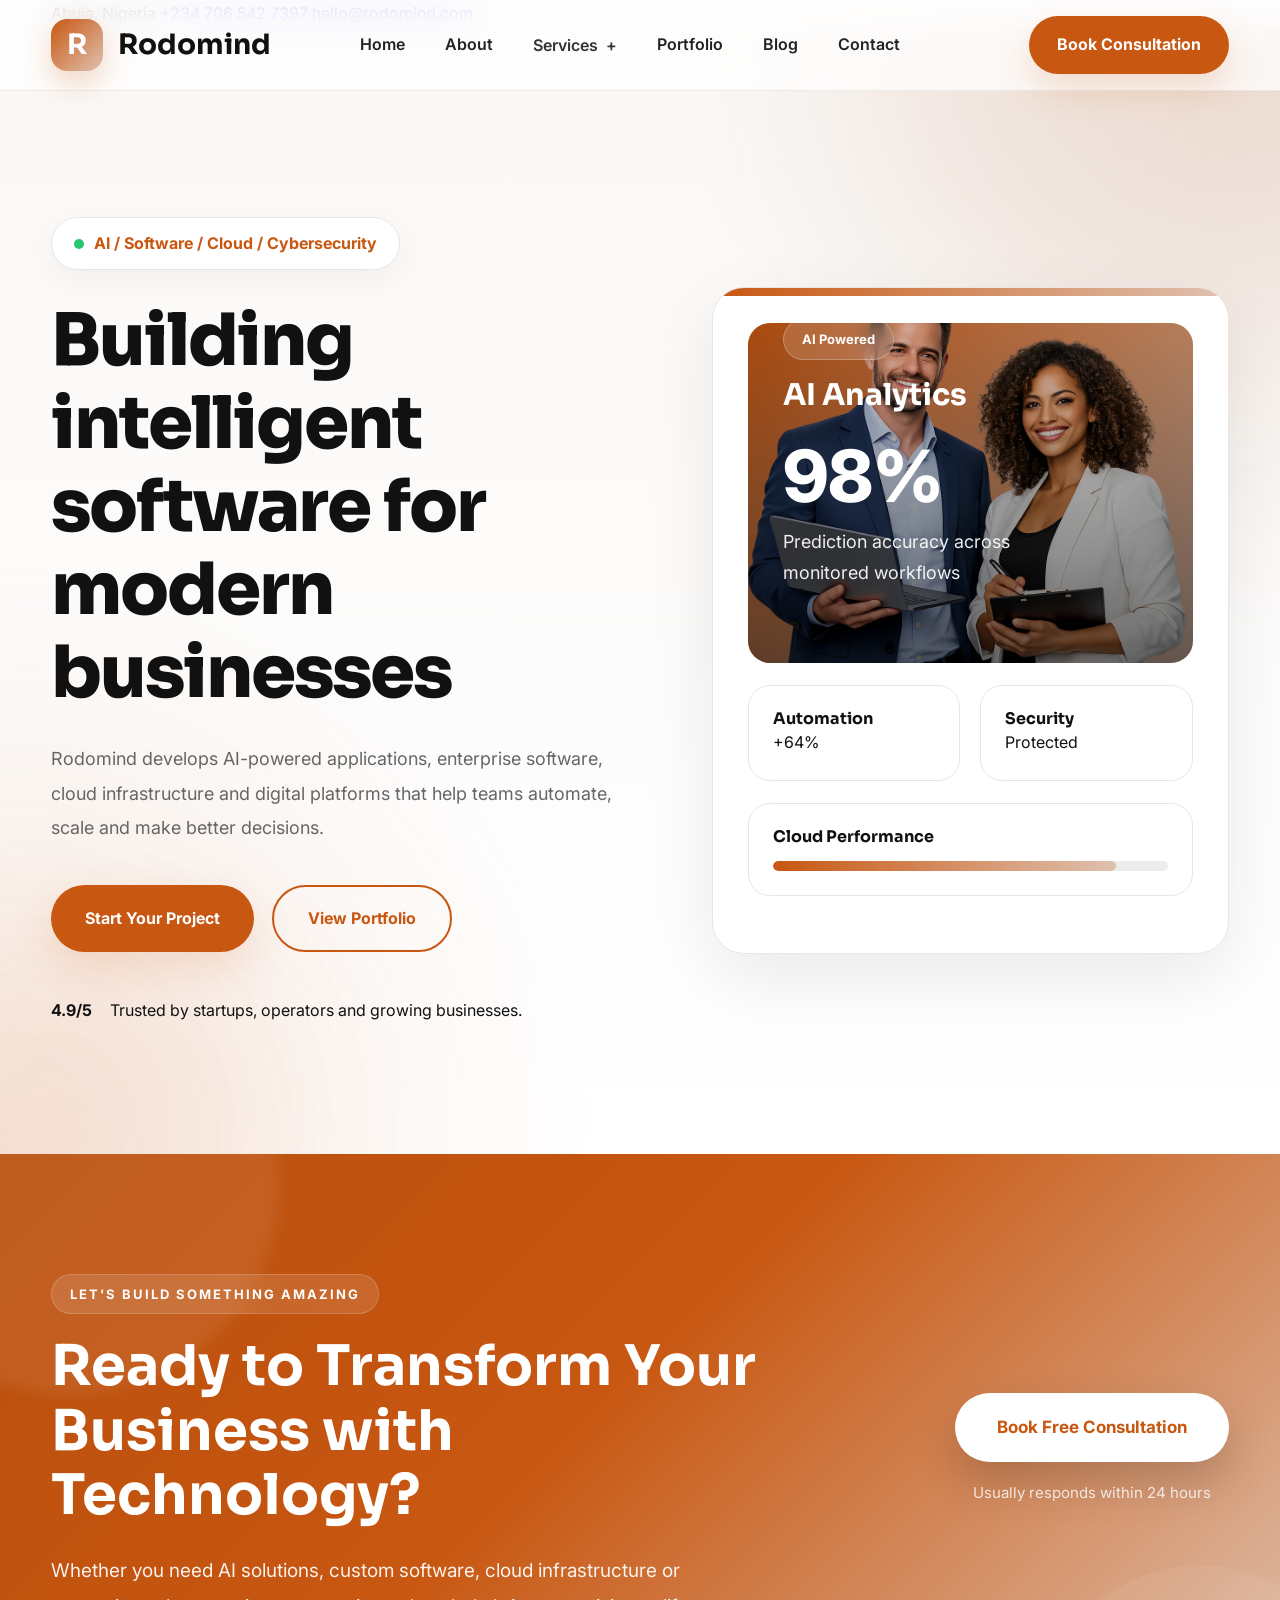
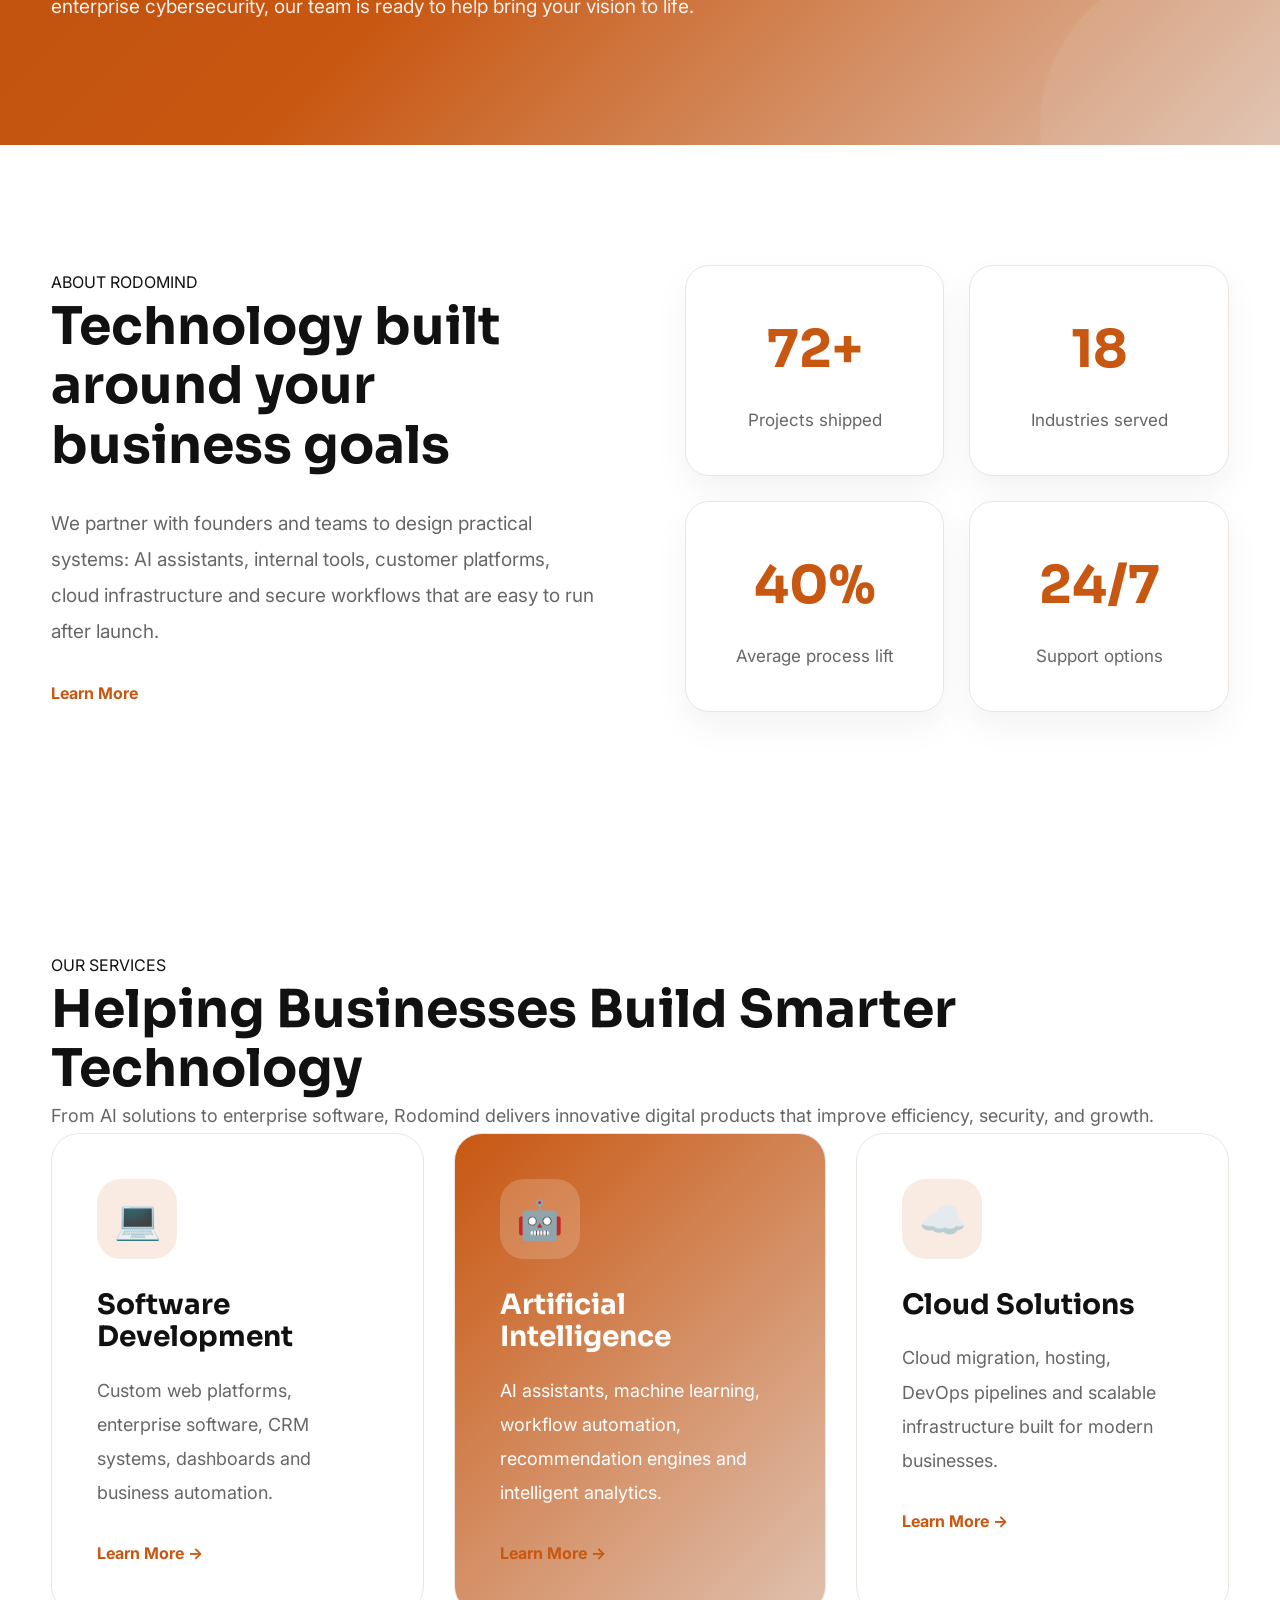
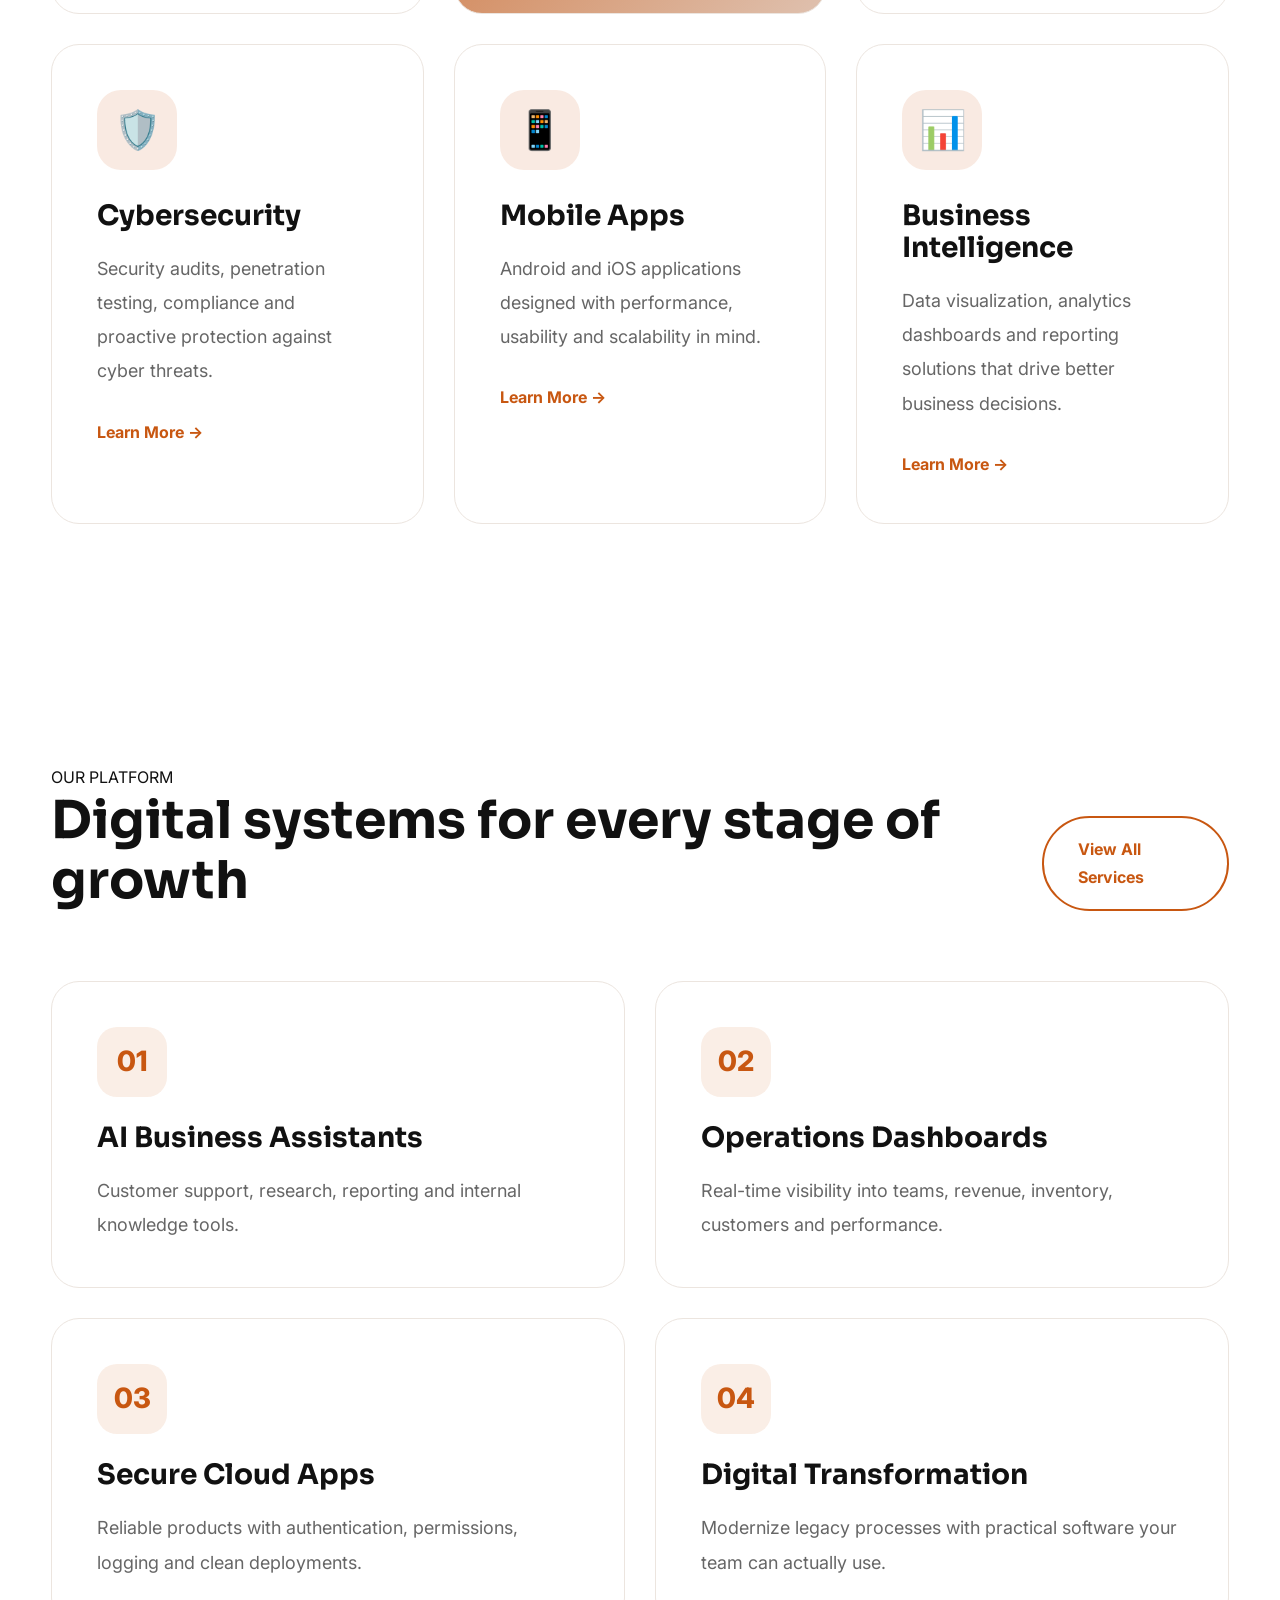
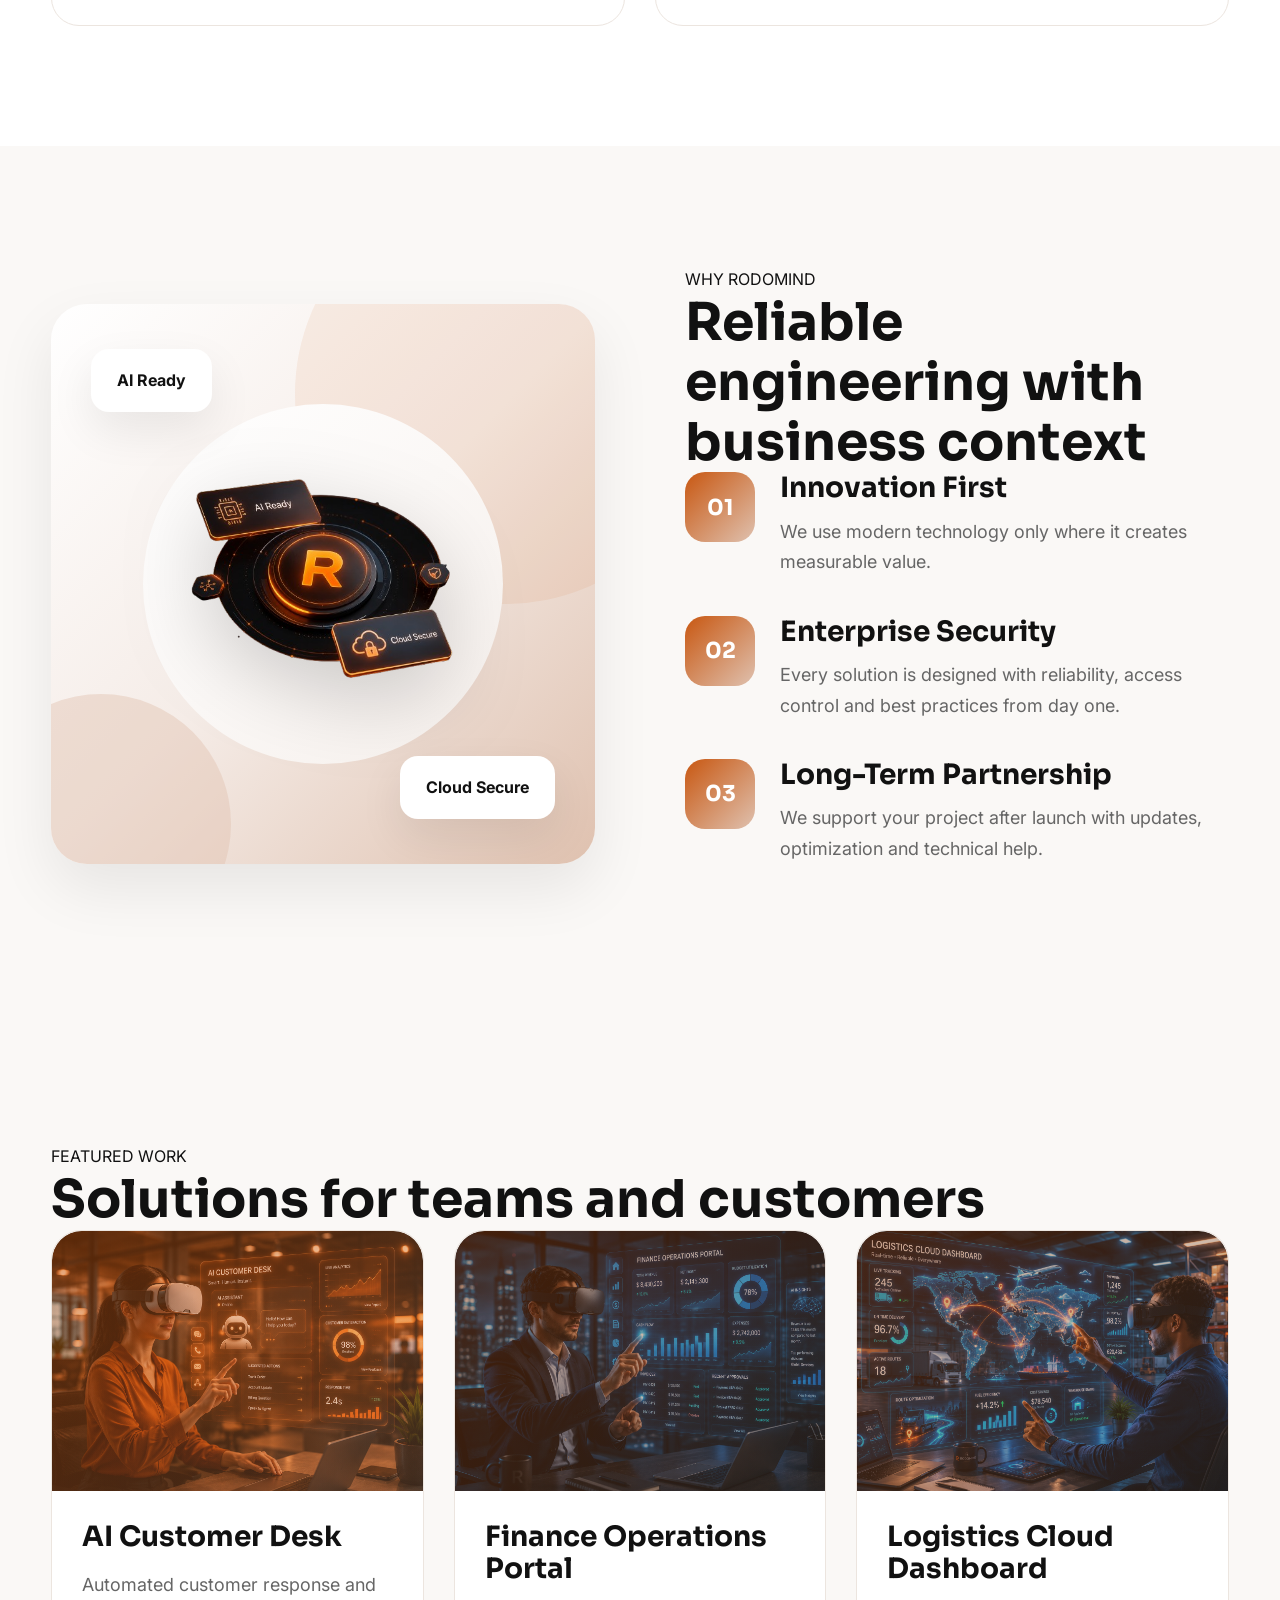
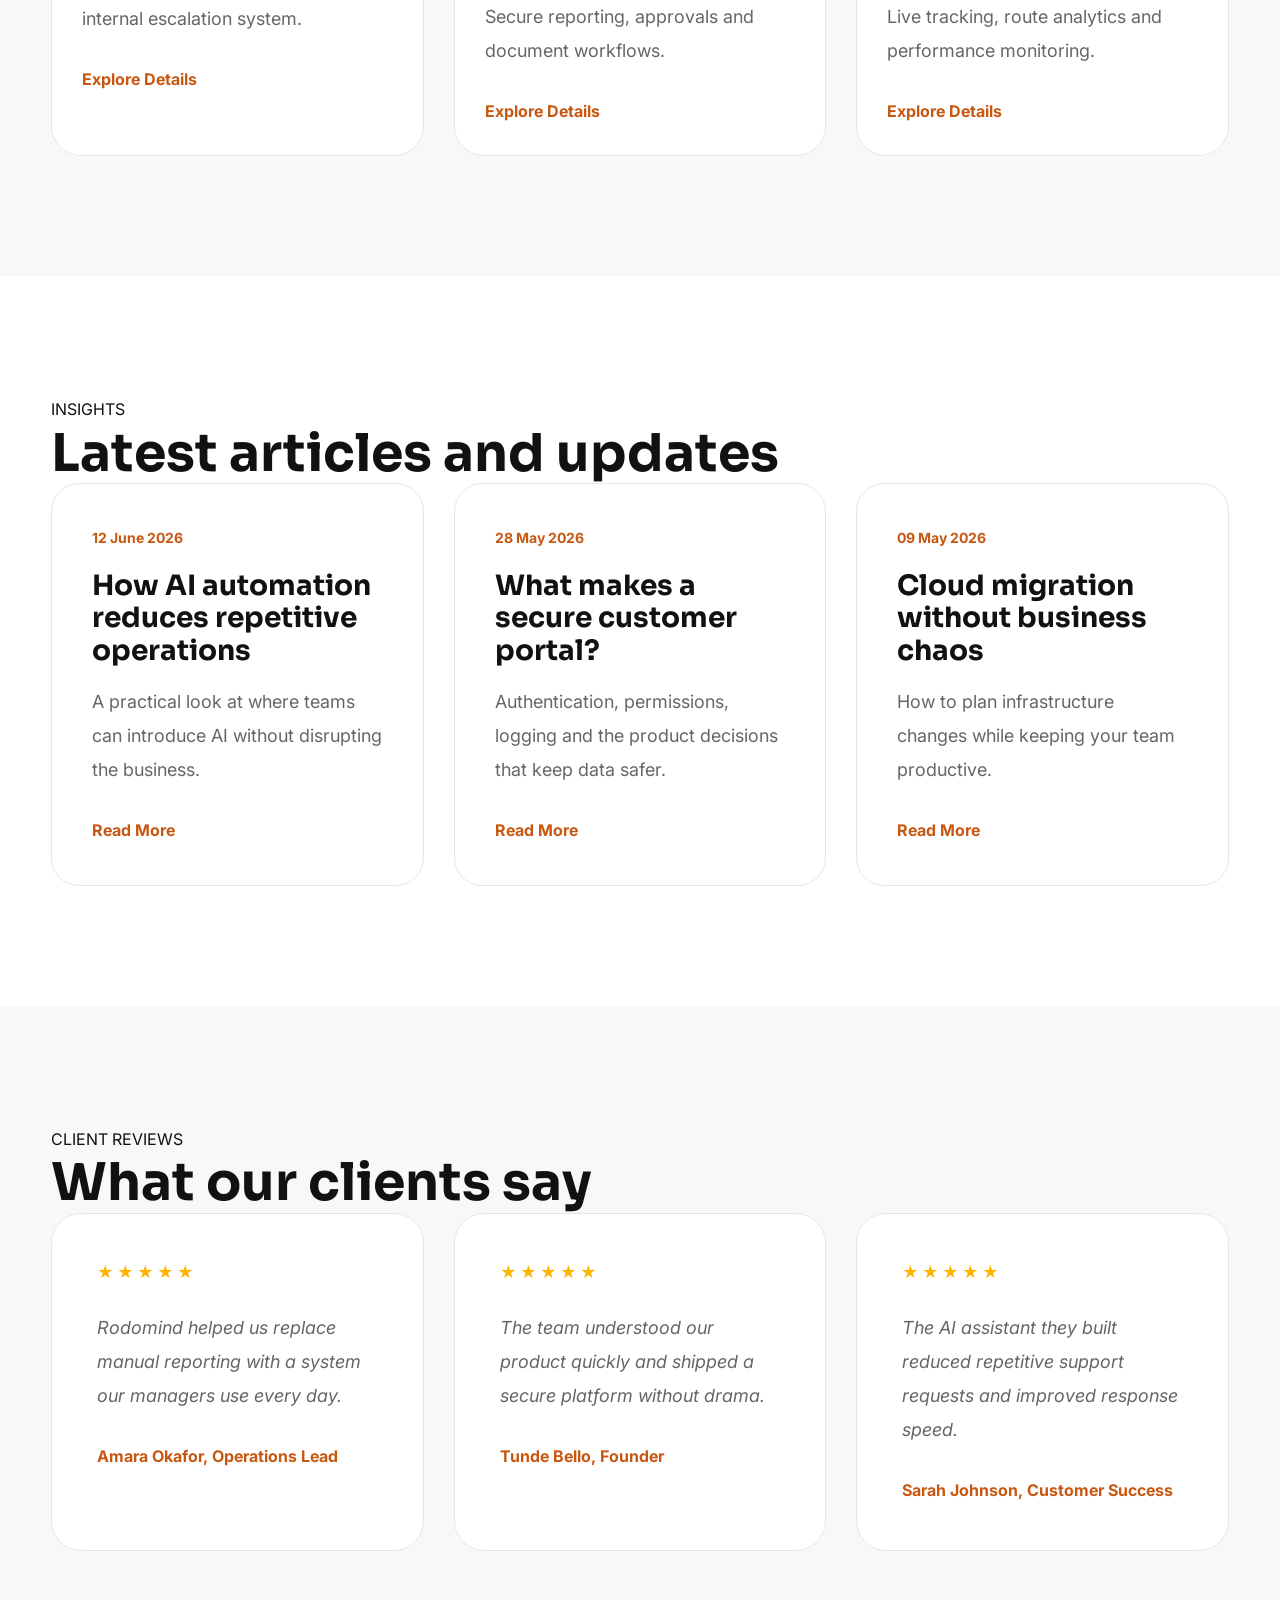
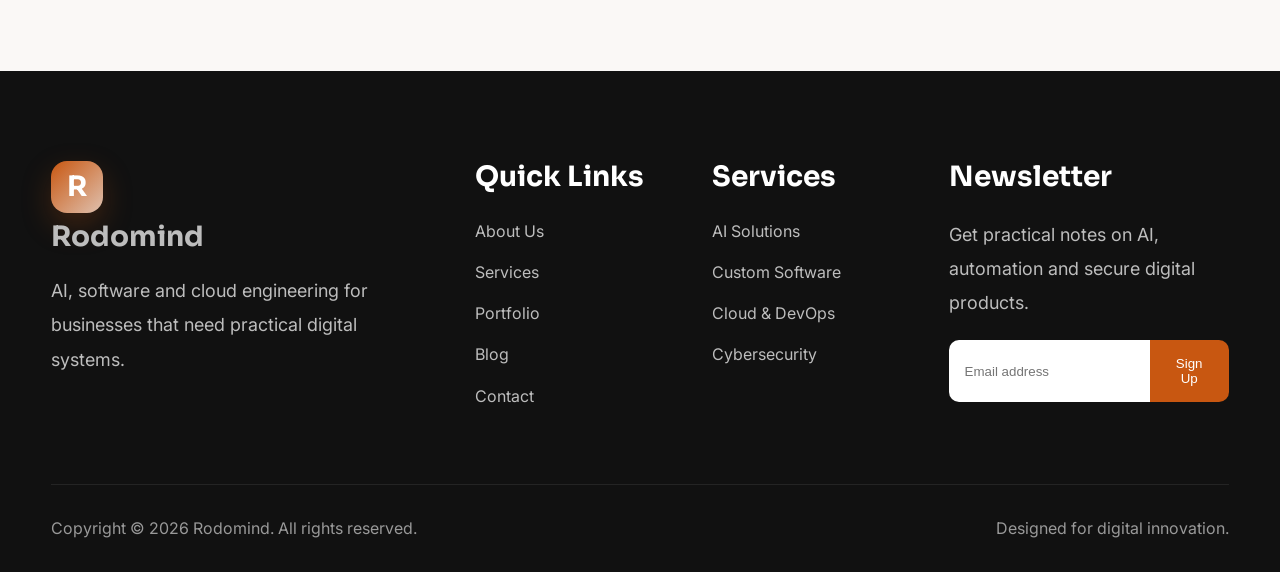
==== index.html @ 5cfc23ee "Initial website commit" ====
<!DOCTYPE html>
<html lang="en">

<head>
    <meta charset="UTF-8">
    <meta name="viewport" content="width=device-width, initial-scale=1.0">
    <title>Rodomind | AI, Software & Digital Innovation</title>
    <meta name="description"
        content="Rodomind builds AI products, secure software, cloud platforms and digital systems for ambitious businesses.">
    <link rel="preconnect" href="https://fonts.googleapis.com">
    <link rel="preconnect" href="https://fonts.gstatic.com" crossorigin>
    <link
        href="https://fonts.googleapis.com/css2?family=Inter:wght@400;500;600;700;800&family=Sora:wght@500;600;700;800&display=swap"
        rel="stylesheet">
    <link rel="stylesheet" href="styles.css">
</head>

<body>
    <header class="site-header">
        <div class="topbar">
            <div class="container topbar-inner">
                <span>Abuja, Nigeria</span>
                <a href="tel:+2347065427397">+234 706 542 7397</a>
                <a href="mailto:hello@rodomind.com">hello@rodomind.com</a>
            </div>
        </div>
        <nav class="navbar" aria-label="Main navigation">
            <div class="container nav-container">
                <a href="index.html" class="logo" aria-label="Rodomind home">
                    <span class="logo-icon">R</span>
                    <span>Rodomind</span>
                </a>
                <button class="menu-toggle" id="menuToggle" type="button" aria-label="Open menu" aria-expanded="false"
                    aria-controls="navLinks">
                    <span></span>
                    <span></span>
                    <span></span>
                </button>
                <ul class="nav-links" id="navLinks">
                    <li><a href="index.html">Home</a></li>
                    <li><a href="about.html">About</a></li>
                    <li class="dropdown">
                        <button class="dropdown-toggle" type="button" aria-expanded="false">
                            Services
                            <span aria-hidden="true">+</span>
                        </button>
                        <ul class="dropdown-menu">
                            <li><a href="services.html#ai">AI Solutions</a></li>
                            <li><a href="services.html#software">Custom Software</a></li>
                            <li><a href="services.html#cloud">Cloud & DevOps</a></li>
                            <li><a href="services.html#security">Cybersecurity</a></li>
                        </ul>
                    </li>
                    <li><a href="portfolio.html">Portfolio</a></li>
                    <li><a href="blog.html">Blog</a></li>
                    <li><a href="contact.html">Contact</a></li>
                    <li><a href="contact.html" class="mobile-btn">Book Consultation</a></li>
                </ul>
                <a href="contact.html" class="nav-btn">Book Consultation</a>
            </div>
        </nav>
    </header>

    <main>
        <section class="hero">
            <div class="container hero-grid">
                <div class="hero-left">
                    <div class="hero-badge">AI / Software / Cloud / Cybersecurity</div>
                    <h1>Building intelligent software for modern businesses</h1>
                    <p>Rodomind develops AI-powered applications, enterprise software, cloud infrastructure and digital
                        platforms that help teams automate, scale and make better decisions.</p>
                    <div class="hero-buttons">
                        <a href="contact.html" class="btn-primary">Start Your Project</a>
                        <a href="portfolio.html" class="btn-secondary">View Portfolio</a>
                    </div>
                    <div class="hero-rating">
                        <strong>4.9/5</strong>
                        <span>Trusted by startups, operators and growing businesses.</span>
                    </div>
                </div>
                <div class="hero-right" aria-label="Rodomind platform preview">
                    <div class="dashboard">
                        <div class="dash-header">
                            <span></span>
                            <span></span>
                            <span></span>
                        </div>
                        <div class="card large hero-analytics">

                            <img src="images/hero-people.png" alt="Rodomind AI Team" class="hero-analytics-image">

                            <div class="hero-analytics-overlay">

                                <span class="hero-badge-small">
                                    AI Powered
                                </span>

                                <h3>AI Analytics</h3>

                                <div class="number">98%</div>

                                <p>
                                    Prediction accuracy across monitored workflows
                                </p>

                            </div>

                        </div>
                        <div class="mini-row">
                            <div class="card">
                                <h4>Automation</h4>
                                <span>+64%</span>
                            </div>
                            <div class="card">
                                <h4>Security</h4>
                                <span>Protected</span>
                            </div>
                        </div>
                        <div class="card">
                            <h4>Cloud Performance</h4>
                            <div class="progress">
                                <div class="fill"></div>
                            </div>
                        </div>
                    </div>
                </div>
            </div>
        </section>

        <section class="contact-strip">

            <div class="container">

                <div class="contact-strip-content">

                    <span>LET'S BUILD SOMETHING AMAZING</span>

                    <h2>Ready to Transform Your Business with Technology?</h2>

                    <p>
                        Whether you need AI solutions, custom software, cloud infrastructure
                        or enterprise cybersecurity, our team is ready to help bring your
                        vision to life.
                    </p>

                </div>

                <div class="contact-strip-actions">

                    <a href="contact.html" class="btn-primary">
                        Book Free Consultation
                    </a>

                    <small>Usually responds within 24 hours</small>

                </div>

            </div>

        </section>

        <section class="section about-preview">
            <div class="container split-grid">
                <div>
                    <div class="section-title align-left">
                        <span>ABOUT RODOMIND</span>
                        <h2>Technology built around your business goals</h2>
                    </div>
                    <p class="lead">We partner with founders and teams to design practical systems: AI assistants,
                        internal tools, customer platforms, cloud infrastructure and secure workflows that are easy to
                        run after launch.</p>
                    <a href="about.html" class="text-link">Learn More</a>
                </div>
                <div class="stats-grid">
                    <div><strong>72+</strong><span>Projects shipped</span></div>
                    <div><strong>18</strong><span>Industries served</span></div>
                    <div><strong>40%</strong><span>Average process lift</span></div>
                    <div><strong>24/7</strong><span>Support options</span></div>
                </div>
            </div>
        </section>

        <!-- =========================
     SERVICES
========================== -->

        <section class="services">

            <div class="container">

                <div class="section-title">

                    <span>OUR SERVICES</span>

                    <h2>Helping Businesses Build Smarter Technology</h2>

                    <p>
                        From AI solutions to enterprise software, Rodomind delivers
                        innovative digital products that improve efficiency,
                        security, and growth.
                    </p>

                </div>

                <div class="services-grid">

                    <div class="service-card">

                        <div class="service-icon">
                            💻
                        </div>

                        <h3>Software Development</h3>

                        <p>
                            Custom web platforms, enterprise software, CRM systems,
                            dashboards and business automation.
                        </p>

                        <a href="#">
                            Learn More →
                        </a>

                    </div>

                    <div class="service-card featured">

                        <div class="service-icon">
                            🤖
                        </div>

                        <h3>Artificial Intelligence</h3>

                        <p>
                            AI assistants, machine learning, workflow automation,
                            recommendation engines and intelligent analytics.
                        </p>

                        <a href="#">
                            Learn More →
                        </a>

                    </div>

                    <div class="service-card">

                        <div class="service-icon">
                            ☁️
                        </div>

                        <h3>Cloud Solutions</h3>

                        <p>
                            Cloud migration, hosting, DevOps pipelines and scalable
                            infrastructure built for modern businesses.
                        </p>

                        <a href="#">
                            Learn More →
                        </a>

                    </div>

                    <div class="service-card">

                        <div class="service-icon">
                            🛡️
                        </div>

                        <h3>Cybersecurity</h3>

                        <p>
                            Security audits, penetration testing, compliance and
                            proactive protection against cyber threats.
                        </p>

                        <a href="#">
                            Learn More →
                        </a>

                    </div>

                    <div class="service-card">

                        <div class="service-icon">
                            📱
                        </div>

                        <h3>Mobile Apps</h3>

                        <p>
                            Android and iOS applications designed with performance,
                            usability and scalability in mind.
                        </p>

                        <a href="#">
                            Learn More →
                        </a>

                    </div>

                    <div class="service-card">

                        <div class="service-icon">
                            📊
                        </div>

                        <h3>Business Intelligence</h3>

                        <p>
                            Data visualization, analytics dashboards and reporting
                            solutions that drive better business decisions.
                        </p>

                        <a href="#">
                            Learn More →
                        </a>

                    </div>

                </div>

            </div>

        </section>

        <section class="section platform-section">
            <div class="container">
                <div class="section-head-row">
                    <div class="section-title align-left">
                        <span>OUR PLATFORM</span>
                        <h2>Digital systems for every stage of growth</h2>
                    </div>
                    <a href="services.html" class="btn-secondary">View All Services</a>
                </div>
                <div class="platform-grid">
                    <article>
                        <span>01</span>
                        <h3>AI Business Assistants</h3>
                        <p>Customer support, research, reporting and internal knowledge tools.</p>
                    </article>
                    <article>
                        <span>02</span>
                        <h3>Operations Dashboards</h3>
                        <p>Real-time visibility into teams, revenue, inventory, customers and performance.</p>
                    </article>
                    <article>
                        <span>03</span>
                        <h3>Secure Cloud Apps</h3>
                        <p>Reliable products with authentication, permissions, logging and clean deployments.</p>
                    </article>
                    <article>
                        <span>04</span>
                        <h3>Digital Transformation</h3>
                        <p>Modernize legacy processes with practical software your team can actually use.</p>
                    </article>
                </div>
            </div>
        </section>

        <section class="section why-us">
            <div class="container why-grid">
                <div class="why-image">
                    <div class="floating-box top-box">AI Ready</div>
                    <div class="center-circle"><img src="images/why-image-2.png" alt="Rodomind AI Technology"
                            class="why-main-image"></div>
                    <div class="floating-box bottom-box">Cloud Secure</div>
                </div>
                <div>
                    <div class="section-title align-left">
                        <span>WHY RODOMIND</span>
                        <h2>Reliable engineering with business context</h2>
                    </div>
                    <div class="feature">
                        <div class="feature-number">01</div>
                        <div>
                            <h3>Innovation First</h3>
                            <p>We use modern technology only where it creates measurable value.</p>
                        </div>
                    </div>
                    <div class="feature">
                        <div class="feature-number">02</div>
                        <div>
                            <h3>Enterprise Security</h3>
                            <p>Every solution is designed with reliability, access control and best practices from day
                                one.</p>
                        </div>
                    </div>
                    <div class="feature">
                        <div class="feature-number">03</div>
                        <div>
                            <h3>Long-Term Partnership</h3>
                            <p>We support your project after launch with updates, optimization and technical help.</p>
                        </div>
                    </div>
                </div>
            </div>
        </section>

        <section class="section classes-section">
            <div class="container">
                <div class="section-title">
                    <span>FEATURED WORK</span>
                    <h2>Solutions for teams and customers</h2>
                </div>
                <div class="class-grid">
                    <article class="class-card">
                        <div class="visual visual-one"></div>
                        <h3>AI Customer Desk</h3>
                        <p>Automated customer response and internal escalation system.</p>
                        <a href="portfolio.html">Explore Details</a>
                    </article>
                    <article class="class-card">
                        <div class="visual visual-two"></div>
                        <h3>Finance Operations Portal</h3>
                        <p>Secure reporting, approvals and document workflows.</p>
                        <a href="portfolio.html">Explore Details</a>
                    </article>
                    <article class="class-card">
                        <div class="visual visual-three"></div>
                        <h3>Logistics Cloud Dashboard</h3>
                        <p>Live tracking, route analytics and performance monitoring.</p>
                        <a href="portfolio.html">Explore Details</a>
                    </article>
                </div>
            </div>
        </section>

        <section class="section news-section">
            <div class="container">
                <div class="section-title">
                    <span>INSIGHTS</span>
                    <h2>Latest articles and updates</h2>
                </div>
                <div class="news-grid">
                    <article class="news-card">
                        <span>12 June 2026</span>
                        <h3>How AI automation reduces repetitive operations</h3>
                        <p>A practical look at where teams can introduce AI without disrupting the business.</p>
                        <a href="blog.html">Read More</a>
                    </article>
                    <article class="news-card">
                        <span>28 May 2026</span>
                        <h3>What makes a secure customer portal?</h3>
                        <p>Authentication, permissions, logging and the product decisions that keep data safer.</p>
                        <a href="blog.html">Read More</a>
                    </article>
                    <article class="news-card">
                        <span>09 May 2026</span>
                        <h3>Cloud migration without business chaos</h3>
                        <p>How to plan infrastructure changes while keeping your team productive.</p>
                        <a href="blog.html">Read More</a>
                    </article>
                </div>
            </div>
        </section>

        <section class="section testimonials">
            <div class="container">
                <div class="section-title">
                    <span>CLIENT REVIEWS</span>
                    <h2>What our clients say</h2>
                </div>
                <div class="testimonial-grid">
                    <blockquote>
                        <p>Rodomind helped us replace manual reporting with a system our managers use every day.</p>
                        <cite>Amara Okafor, Operations Lead</cite>
                    </blockquote>
                    <blockquote>
                        <p>The team understood our product quickly and shipped a secure platform without drama.</p>
                        <cite>Tunde Bello, Founder</cite>
                    </blockquote>
                    <blockquote>
                        <p>The AI assistant they built reduced repetitive support requests and improved response speed.
                        </p>
                        <cite>Sarah Johnson, Customer Success</cite>
                    </blockquote>
                </div>
            </div>
        </section>
    </main>

    <footer class="site-footer">
        <div class="container footer-grid">
            <div>
                <a href="index.html" class="logo footer-logo"><span class="logo-icon">R</span><span>Rodomind</span></a>
                <p>AI, software and cloud engineering for businesses that need practical digital systems.</p>
            </div>
            <div>
                <h3>Quick Links</h3>
                <a href="about.html">About Us</a>
                <a href="services.html">Services</a>
                <a href="portfolio.html">Portfolio</a>
                <a href="blog.html">Blog</a>
                <a href="contact.html">Contact</a>
            </div>
            <div>
                <h3>Services</h3>
                <a href="services.html#ai">AI Solutions</a>
                <a href="services.html#software">Custom Software</a>
                <a href="services.html#cloud">Cloud & DevOps</a>
                <a href="services.html#security">Cybersecurity</a>
            </div>
            <div>
                <h3>Newsletter</h3>
                <p>Get practical notes on AI, automation and secure digital products.</p>
                <form class="newsletter">
                    <input type="email" placeholder="Email address" aria-label="Email address">
                    <button type="submit">Sign Up</button>
                </form>
            </div>
        </div>
        <div class="container footer-bottom">
            <span>Copyright © 2026 Rodomind. All rights reserved.</span>
            <span>Designed for digital innovation.</span>
        </div>
    </footer>

    <script>
        const menuToggle = document.getElementById("menuToggle");
        const navLinks = document.getElementById("navLinks");
        const dropdownToggles = document.querySelectorAll(".dropdown-toggle");

        menuToggle.addEventListener("click", () => {
            const isOpen = navLinks.classList.toggle("active");
            menuToggle.classList.toggle("open", isOpen);
            menuToggle.setAttribute("aria-expanded", String(isOpen));
        });

        dropdownToggles.forEach((toggle) => {
            toggle.addEventListener("click", (event) => {
                event.stopPropagation();
                const dropdown = toggle.closest(".dropdown");
                const isOpen = dropdown.classList.toggle("open");
                toggle.setAttribute("aria-expanded", String(isOpen));
            });
        });

        document.addEventListener("click", (event) => {
            if (!event.target.closest(".dropdown")) {
                document.querySelectorAll(".dropdown.open").forEach((dropdown) => {
                    dropdown.classList.remove("open");
                    dropdown.querySelector(".dropdown-toggle").setAttribute("aria-expanded", "false");
                });
            }
        });
    </script>
</body>

</html>
---- styles.css ----
/*==================================================
RODOMIND - PART 1A
Global Styles + Navigation
==================================================*/

/*=========================
GOOGLE FONTS
=========================*/

@import url('https://fonts.googleapis.com/css2?family=Inter:wght@300;400;500;600;700;800&family=Sora:wght@400;500;600;700;800&display=swap');


/*=========================
RESET
=========================*/

* {
    margin: 0;
    padding: 0;
    box-sizing: border-box;
}

html {
    scroll-behavior: smooth;
}

body {

    font-family: 'Inter', sans-serif;

    background: #faf8f6;

    color: #111;

    overflow-x: hidden;

    line-height: 1.7;

    -webkit-font-smoothing: antialiased;

}

img {

    max-width: 100%;

    display: block;

}

a {

    text-decoration: none;

}

ul {

    list-style: none;

}

section {

    position: relative;

    padding: 120px 0;

}

.container {

    width: min(92%, 1280px);

    margin: auto;

}


/*=========================
COLORS
=========================*/

:root {

    --primary: #c85711;

    --secondary: #dfc1af;

    --dark: #111111;

    --light: #faf8f6;

    --white: #ffffff;

    --border: #ece5df;

    --shadow: 0 20px 60px rgba(0, 0, 0, .08);

    --radius: 22px;

}


/*=========================
HEADINGS
=========================*/

h1,
h2,
h3,
h4,
h5 {

    font-family: 'Sora', sans-serif;

    line-height: 1.15;

}

h1 {

    font-size: 72px;

    font-weight: 800;

    letter-spacing: -2px;

}

h2 {

    font-size: 52px;

    font-weight: 700;

}

h3 {

    font-size: 28px;

}


/*=========================
TEXT
=========================*/

p {

    color: #666;

    font-size: 18px;

    line-height: 1.9;

}


/*=========================
BUTTONS
=========================*/

.btn-primary {

    display: inline-flex;

    align-items: center;

    justify-content: center;

    padding: 18px 34px;

    background: var(--primary);

    color: #fff;

    border-radius: 60px;

    font-weight: 700;

    transition: .35s;

    box-shadow: 0 15px 40px rgba(200, 87, 17, .15);

}

.btn-primary:hover {

    transform: translateY(-5px);

    box-shadow: 0 25px 50px rgba(200, 87, 17, .30);

}

.btn-secondary {

    display: inline-flex;

    align-items: center;

    justify-content: center;

    padding: 18px 34px;

    border: 2px solid var(--primary);

    color: var(--primary);

    border-radius: 60px;

    font-weight: 700;

    transition: .35s;

}

.btn-secondary:hover {

    background: var(--primary);

    color: #fff;

}


/*=========================
NAVBAR
=========================*/

.navbar {

    position: fixed;

    top: 0;

    left: 0;

    width: 100%;

    z-index: 9999;

    backdrop-filter: blur(18px);

    background: rgba(255, 255, 255, .75);

    border-bottom: 1px solid rgba(236, 229, 223, .8);

    transition: .35s;

}

.nav-container {

    height: 90px;

    display: flex;

    align-items: center;

    justify-content: space-between;

}


.logo {

    display: flex;

    align-items: center;

    gap: 15px;

    color: #111;

}

.logo-icon {

    width: 52px;

    height: 52px;

    border-radius: 16px;

    background: linear-gradient(135deg, #c85711, #dfc1af);

    display: flex;

    align-items: center;

    justify-content: center;

    color: #fff;

    font-weight: 800;

    font-size: 24px;

    box-shadow: 0 12px 30px rgba(200, 87, 17, .25);

}

.logo span {

    font-family: 'Sora', sans-serif;

    font-size: 28px;

    font-weight: 700;

}


.nav-links {

    display: flex;

    gap: 40px;

    align-items: center;

}

.nav-links li {

    position: relative;

}

.nav-links a {

    color: #222;

    font-weight: 600;

    transition: .3s;

}

.nav-links a:hover {

    color: var(--primary);

}

.nav-links a::after {

    content: "";

    position: absolute;

    bottom: -8px;

    left: 0;

    width: 0;

    height: 2px;

    background: var(--primary);

    transition: .3s;

}

.nav-links a:hover::after {

    width: 100%;

}

.nav-btn {

    background: var(--primary);

    color: #fff;

    padding: 15px 28px;

    border-radius: 50px;

    font-weight: 700;

    transition: .35s;

    box-shadow: 0 15px 35px rgba(200, 87, 17, .18);

}

.nav-btn:hover {

    transform: translateY(-4px);

}

/*==============================
DROPDOWN MENU
==============================*/

.dropdown {
    position: relative;
}

.dropdown-toggle {

    background: none;
    border: none;
    color: #333;
    font-size: 16px;
    font-weight: 600;
    cursor: pointer;

    display: flex;
    align-items: center;
    gap: 8px;

    font-family: inherit;
}

.dropdown-toggle:hover {
    color: var(--primary);
}

/* Hidden by default */

.dropdown-menu {

    display: none;

    position: absolute;

    top: calc(100% + 15px);

    left: 0;

    min-width: 250px;

    background: #fff;

    border: 1px solid var(--border);

    border-radius: 18px;

    padding: 10px 0;

    list-style: none;

    box-shadow: 0 20px 45px rgba(0, 0, 0, .08);

    z-index: 9999;

}

.dropdown-menu li {
    width: 100%;
}

.dropdown-menu a {

    display: block;

    padding: 14px 22px;

    color: #333;

    text-decoration: none;

    transition: .3s;

}

.dropdown-menu a:hover {

    background: #f6f3ef;

    color: var(--primary);

    padding-left: 28px;

}

/* Desktop */

@media(min-width:1001px) {

    .dropdown:hover>.dropdown-menu {

        display: block;

    }

}

/* Mobile */

@media(max-width:1000px) {

    .dropdown {

        width: 100%;

    }

    .dropdown-toggle {

        width: 100%;

        justify-content: space-between;

        padding: 12px 0;

    }

    .dropdown-menu {

        position: static;

        display: none;

        width: 100%;

        margin-top: 10px;

        background: #f8f8f8;

        border: none;

        box-shadow: none;

    }

    .dropdown.open>.dropdown-menu {

        display: block;

    }

}


/*=========================
MOBILE MENU
=========================*/

.menu-toggle {

    display: none;

    width: 42px;

    cursor: pointer;

    z-index: 10001;

}

.menu-toggle span {

    display: block;

    width: 100%;

    height: 3px;

    margin: 8px 0;

    background: #111;

    border-radius: 30px;

    transition: .35s;

}

.mobile-btn {

    display: none;

}

@media(max-width:1000px) {

    .nav-btn {

        display: none;

    }

    .menu-toggle {

        display: block;

    }

    .nav-links {

        position: fixed;

        top: 90px;

        right: -100%;

        width: 300px;

        height: calc(100vh - 90px);

        background: #fff;

        flex-direction: column;

        justify-content: flex-start;

        align-items: center;

        gap: 35px;

        padding: 60px 30px;

        box-shadow: -20px 0 60px rgba(0, 0, 0, .08);

        transition: .4s;

    }

    .nav-links.active {

        right: 0;

    }

    .mobile-btn {

        display: inline-flex;

        padding: 15px 30px;

        background: var(--primary);

        color: #fff;

        border-radius: 50px;

        margin-top: 20px;

    }

    .menu-toggle.open span:nth-child(1) {

        transform: rotate(45deg) translate(8px, 8px);

    }

    .menu-toggle.open span:nth-child(2) {

        opacity: 0;

    }

    .menu-toggle.open span:nth-child(3) {

        transform: rotate(-45deg) translate(8px, -8px);

    }

}

/*==================================================
RODOMIND - PART 2
PREMIUM HERO SECTION
==================================================*/

/*=========================
HERO
=========================*/

.hero {

    position: relative;

    padding: 190px 0 130px;

    overflow: hidden;

    background:
        radial-gradient(circle at top right, rgba(223, 193, 175, .45), transparent 35%),
        radial-gradient(circle at bottom left, rgba(200, 87, 17, .12), transparent 35%),
        linear-gradient(180deg, #faf8f6, #ffffff);

}

/* Decorative Blobs */

.hero::before {

    content: "";

    position: absolute;

    width: 520px;

    height: 520px;

    background: #dfc1af;

    opacity: .18;

    filter: blur(90px);

    border-radius: 50%;

    top: -220px;

    right: -120px;

}

.hero::after {

    content: "";

    position: absolute;

    width: 420px;

    height: 420px;

    background: #c85711;

    opacity: .08;

    filter: blur(90px);

    border-radius: 50%;

    bottom: -180px;

    left: -150px;

}

.hero-grid {

    position: relative;

    display: grid;

    grid-template-columns: 1.05fr .95fr;

    gap: 90px;

    align-items: center;

    z-index: 2;

}

/*=========================
BADGE
=========================*/

.hero-badge {

    display: inline-flex;

    align-items: center;

    gap: 10px;

    padding: 12px 22px;

    background: #fff;

    border: 1px solid var(--border);

    border-radius: 60px;

    color: var(--primary);

    font-weight: 700;

    box-shadow: 0 10px 30px rgba(0, 0, 0, .04);

    margin-bottom: 30px;

}

.hero-badge::before {

    content: "";

    width: 10px;

    height: 10px;

    background: #28c76f;

    border-radius: 50%;

}

/*=========================
HEADINGS
=========================*/

.hero h1 {

    margin-bottom: 28px;

}

.hero p {

    max-width: 620px;

    margin-bottom: 40px;

}

/*=========================
BUTTONS
=========================*/

.hero-buttons {

    display: flex;

    gap: 18px;

    flex-wrap: wrap;

}

/*=========================
RATING
=========================*/

.hero-rating {

    margin-top: 45px;

    display: flex;

    align-items: center;

    gap: 18px;

}

.hero-stars {

    color: #ffb400;

    font-size: 22px;

    letter-spacing: 2px;

}

.hero-rating-text {

    color: #666;

    font-size: 15px;

}

/*=========================
RIGHT SIDE
=========================*/

.hero-right {

    position: relative;

}

/* Main Dashboard */

.dashboard {

    position: relative;

    background: #fff;

    border-radius: 32px;

    padding: 35px;

    border: 1px solid var(--border);

    box-shadow:
        0 25px 70px rgba(0, 0, 0, .08);

    overflow: hidden;

}

.dashboard::before {

    content: "";

    position: absolute;

    top: 0;

    left: 0;

    width: 100%;

    height: 8px;

    background: linear-gradient(90deg, #c85711, #dfc1af);

}

/* Cards */

.card {

    background: #fff;

    border: 1px solid var(--border);

    border-radius: 22px;

    padding: 24px;

    margin-bottom: 22px;

    transition: .35s;

}

.card:hover {

    transform: translateY(-6px);

    box-shadow: 0 15px 35px rgba(0, 0, 0, .08);

}

.large {

    background: linear-gradient(135deg, #c85711, #dfc1af);

    color: #fff;

    border: none;

}

.large .number {

    font-size: 58px;

    font-weight: 800;

    margin: 18px 0;

}

/*==================================
HERO ANALYTICS IMAGE
==================================*/

.hero-analytics {

    position: relative;

    overflow: hidden;

    min-height: 340px;

    padding: 0;

}

.hero-analytics-image {

    width: 100%;

    height: 100%;

    position: absolute;

    inset: 0;

    object-fit: cover;

}

.hero-analytics::after {

    content: "";

    position: absolute;

    inset: 0;

    background: linear-gradient(180deg,
            rgba(0, 0, 0, .15),
            rgba(0, 0, 0, .55));

}

.hero-analytics-overlay {

    position: relative;

    z-index: 2;

    display: flex;

    flex-direction: column;

    justify-content: flex-end;

    height: 340px;

    padding: 35px;

    color: #fff;

}

.hero-badge-small {

    display: inline-flex;

    align-self: flex-start;

    background: rgba(255, 255, 255, .15);

    backdrop-filter: blur(10px);

    border: 1px solid rgba(255, 255, 255, .25);

    padding: 8px 18px;

    border-radius: 40px;

    font-size: 13px;

    font-weight: 700;

    margin-bottom: 18px;

}

.hero-analytics-overlay h3 {

    font-size: 30px;

    margin-bottom: 10px;

}

.hero-analytics-overlay .number {

    font-size: 72px;

    font-weight: 800;

    line-height: 1;

    margin-bottom: 15px;

}

.hero-analytics-overlay p {

    max-width: 260px;

    line-height: 1.7;

    color: rgba(255, 255, 255, .92);

}

/*=========================
GRID
=========================*/

.mini-row {

    display: grid;

    grid-template-columns: repeat(2, 1fr);

    gap: 20px;

}

/*=========================
PROGRESS BAR
=========================*/

.progress {

    width: 100%;

    height: 10px;

    background: #ececec;

    border-radius: 20px;

    overflow: hidden;

    margin-top: 15px;

}

.fill {

    width: 87%;

    height: 100%;

    border-radius: 20px;

    background: linear-gradient(90deg, #c85711, #dfc1af);

}

/*=========================
FLOATING CARDS
=========================*/

.float-card {

    position: absolute;

    background: #fff;

    padding: 18px 22px;

    border-radius: 20px;

    box-shadow: 0 20px 50px rgba(0, 0, 0, .08);

    animation: float 5s ease-in-out infinite;

}

.float-card h4 {

    font-size: 14px;

    color: #666;

    margin-bottom: 8px;

}

.float-card strong {

    font-size: 24px;

    font-family: 'Sora', sans-serif;

}

.float-top {

    top: -35px;

    left: -40px;

}

.float-right {

    right: -45px;

    top: 100px;

    animation-delay: 1.2s;

}

.float-bottom {

    bottom: -30px;

    left: 40px;

    animation-delay: 2.3s;

}

/*=========================
ANIMATION
=========================*/

@keyframes float {

    0% {

        transform: translateY(0px);

    }

    50% {

        transform: translateY(-15px);

    }

    100% {

        transform: translateY(0px);

    }

}

/*=========================
RESPONSIVE
=========================*/

@media(max-width:1000px) {

    .hero {

        padding: 160px 0 90px;

    }

    .hero-grid {

        grid-template-columns: 1fr;

        gap: 70px;

    }

    .hero h1 {

        font-size: 52px;

    }

    .hero-buttons {

        flex-direction: column;

    }

    .btn-primary,
    .btn-secondary {

        width: 100%;

        justify-content: center;

    }

    .mini-row {

        grid-template-columns: 1fr;

    }

    .float-card {

        display: none;

    }

}

/*==================================================
SERVICES
==================================================*/

.services {

    background: #fff;

}

.services-grid {

    display: grid;

    grid-template-columns: repeat(3, 1fr);

    gap: 30px;

}

.service-card {

    background: #fff;

    border: 1px solid var(--border);

    border-radius: 28px;

    padding: 45px;

    transition: .4s;

    position: relative;

    overflow: hidden;

}

.service-card::before {

    content: "";

    position: absolute;

    left: 0;

    top: 0;

    width: 100%;

    height: 5px;

    background: var(--primary);

    transform: scaleX(0);

    transition: .4s;

}

.service-card:hover {

    transform: translateY(-12px);

    box-shadow: 0 30px 70px rgba(0, 0, 0, .08);

}

.service-card:hover::before {

    transform: scaleX(1);

}

.featured {

    background: linear-gradient(135deg, #c85711, #dfc1af);

    color: #fff;

}

.featured p {

    color: #fff;

}

.featured a {

    color: #fff;

}

.service-icon {

    width: 80px;

    height: 80px;

    border-radius: 24px;

    background: rgba(200, 87, 17, .12);

    display: flex;

    justify-content: center;

    align-items: center;

    font-size: 38px;

    margin-bottom: 30px;

}

.featured .service-icon {

    background: rgba(255, 255, 255, .18);

}

.service-card h3 {

    margin-bottom: 20px;

}

.service-card p {

    margin-bottom: 30px;

}

.service-card a {

    color: var(--primary);

    font-weight: 700;

}

@media(max-width:1000px) {

    .services-grid {

        grid-template-columns: 1fr;

    }

}

/*====================================
PLATFORM SECTION
====================================*/

.platform-section {

    background: #fff;

    padding: 120px 0;

}

.section-head-row {

    display: flex;

    justify-content: space-between;

    align-items: end;

    gap: 40px;

    margin-bottom: 70px;

}

.platform-grid {

    display: grid;

    grid-template-columns: repeat(2, 1fr);

    gap: 30px;

}

.platform-grid article {

    background: #fff;

    border: 1px solid var(--border);

    border-radius: 28px;

    padding: 45px;

    transition: .4s;

    position: relative;

    overflow: hidden;

}

.platform-grid article:hover {

    transform: translateY(-12px);

    box-shadow: 0 30px 70px rgba(0, 0, 0, .08);

}

.platform-grid article::before {

    content: "";

    position: absolute;

    top: 0;

    left: 0;

    width: 100%;

    height: 5px;

    background: linear-gradient(90deg, #c85711, #dfc1af);

    transform: scaleX(0);

    transition: .4s;

}

.platform-grid article:hover::before {

    transform: scaleX(1);

}

.platform-grid span {

    display: inline-flex;

    width: 70px;

    height: 70px;

    border-radius: 20px;

    justify-content: center;

    align-items: center;

    background: rgba(200, 87, 17, .1);

    color: var(--primary);

    font-size: 28px;

    font-weight: 800;

    margin-bottom: 25px;

}

.platform-grid h3 {

    margin-bottom: 20px;

}

.platform-grid p {

    margin: 0;

}

@media(max-width:1000px) {

    .platform-grid {

        grid-template-columns: 1fr;

    }

    .section-head-row {

        flex-direction: column;

        align-items: flex-start;

    }

}

/*====================================
FEATURED PROJECTS
====================================*/

.classes-section {

    background: #faf8f6;

}

.class-grid {

    display: grid;

    grid-template-columns: repeat(3, 1fr);

    gap: 30px;

}

.class-card {

    background: #fff;

    border-radius: 30px;

    overflow: hidden;

    border: 1px solid var(--border);

    transition: .4s;

}

.class-card:hover {

    transform: translateY(-12px);

    box-shadow: 0 30px 70px rgba(0, 0, 0, .08);

}

.visual {

    height: 240px;

    background-size: cover;

    background-position: center;

}

.visual-one {

    background: linear-gradient(135deg, #dfc1af, #c85711);

}

.visual-two {

    background: linear-gradient(135deg, #dfe8ff, #8ca7ff);

}

.visual-three {

    background: linear-gradient(135deg, #c6f7e2, #35b67a);

}

.class-card h3 {

    padding: 30px 30px 15px;

}

.class-card p {

    padding: 0 30px;

}

.class-card a {

    display: inline-block;

    margin: 30px;

    color: var(--primary);

    font-weight: 700;

}

@media(max-width:1000px) {

    .class-grid {

        grid-template-columns: 1fr;

    }

}

/*==============================
FEATURED WORK IMAGES
==============================*/

.visual {

    position: relative;

    height: 260px;

    overflow: hidden;

    border-radius: 30px 30px 0 0;

    background-size: cover;

    background-position: center;

    background-repeat: no-repeat;

}

/* Gradient Overlay */

.visual::after {

    content: "";

    position: absolute;

    inset: 0;

    background: linear-gradient(135deg,
            rgba(200, 87, 17, .35),
            rgba(223, 193, 175, .15));

}

/* Card 1 */

.visual-one {

    background-image:
        linear-gradient(rgba(200, 87, 17, .15), rgba(200, 87, 17, .15)),
        url("images/vr-1.png");

}

/* Card 2 */

.visual-two {

    background-image:
        linear-gradient(rgba(0, 0, 0, .18), rgba(0, 0, 0, .18)),
        url("images/vr-2.png");

}

/* Card 3 */

.visual-three {

    background-image:
        linear-gradient(rgba(0, 0, 0, .18), rgba(0, 0, 0, .18)),
        url("images/vr-3.png");

}

/* Zoom Effect */

.class-card:hover .visual {

    transform: scale(1.05);

    transition: .6s;

}

/*====================================
NEWS
====================================*/

.news-section {

    background: #fff;

}

.news-grid {

    display: grid;

    grid-template-columns: repeat(3, 1fr);

    gap: 30px;

}

.news-card {

    padding: 40px;

    border: 1px solid var(--border);

    border-radius: 28px;

    transition: .35s;

}

.news-card:hover {

    transform: translateY(-10px);

    box-shadow: 0 25px 60px rgba(0, 0, 0, .08);

}

.news-card span {

    display: inline-block;

    color: var(--primary);

    font-size: 14px;

    font-weight: 700;

    margin-bottom: 20px;

}

.news-card h3 {

    margin-bottom: 18px;

}

.news-card p {

    margin-bottom: 30px;

}

.news-card a {

    color: var(--primary);

    font-weight: 700;

}

@media(max-width:1000px) {

    .news-grid {

        grid-template-columns: 1fr;

    }

}

/*====================================
TESTIMONIALS
====================================*/

.testimonials {

    background: #faf8f6;

}

.testimonial-grid {

    display: grid;

    grid-template-columns: repeat(3, 1fr);

    gap: 30px;

}

.testimonial-grid blockquote {

    background: #fff;

    padding: 45px;

    border-radius: 30px;

    border: 1px solid var(--border);

    position: relative;

    transition: .35s;

}

.testimonial-grid blockquote:hover {

    transform: translateY(-10px);

    box-shadow: 0 30px 70px rgba(0, 0, 0, .08);

}

.testimonial-grid blockquote::before {

    content: "★★★★★";

    color: #ffb400;

    display: block;

    margin-bottom: 25px;

    letter-spacing: 3px;

}

.testimonial-grid p {

    font-style: italic;

    margin-bottom: 30px;

}

.testimonial-grid cite {

    font-style: normal;

    color: var(--primary);

    font-weight: 700;

}

@media(max-width:1000px) {

    .testimonial-grid {

        grid-template-columns: 1fr;

    }

}

/*====================================
FOOTER
====================================*/

.site-footer {

    background: #111;

    color: #fff;

    padding: 90px 0 30px;

}

.footer-grid {

    display: grid;

    grid-template-columns: 2fr 1fr 1fr 1.5fr;

    gap: 50px;

}

.footer-logo {

    margin-bottom: 25px;

}

.site-footer h3 {

    color: #fff;

    margin-bottom: 25px;

}

.site-footer p {

    color: #bdbdbd;

}

.site-footer a {

    display: block;

    color: #bdbdbd;

    margin-bottom: 14px;

    transition: .3s;

}

.site-footer a:hover {

    color: #dfc1af;

    padding-left: 6px;

}

.newsletter {

    display: flex;

    margin-top: 20px;

}

.newsletter input {

    flex: 1;

    padding: 16px;

    border: none;

    outline: none;

    border-radius: 10px 0 0 10px;

}

.newsletter button {

    border: none;

    background: var(--primary);

    color: #fff;

    padding: 16px 24px;

    border-radius: 0 10px 10px 0;

    cursor: pointer;

}

.footer-bottom {

    margin-top: 60px;

    border-top: 1px solid rgba(255, 255, 255, .08);

    padding-top: 30px;

    display: flex;

    justify-content: space-between;

    color: #999;

}

@media(max-width:1000px) {

    .footer-grid {

        grid-template-columns: 1fr;

    }

    .footer-bottom {

        flex-direction: column;

        text-align: center;

        gap: 15px;

    }

    .newsletter {

        flex-direction: column;

    }

    .newsletter input {

        border-radius: 10px;

        margin-bottom: 12px;

    }

    .newsletter button {

        border-radius: 10px;

    }

}

/*====================================*
 * WHY US SECTION
 *====================================*/

.why-us {
    background: #faf8f6;
    padding: 120px 0;
}

.why-grid {
    display: grid;
    grid-template-columns: 1fr 1fr;
    gap: 90px;
    align-items: center;
}

/*====================================*
 * IMAGE SIDE
 *====================================*/

.why-image {
    position: relative;
    height: 560px;
    border-radius: 36px;
    overflow: hidden;
    background: linear-gradient(135deg, #ffffff, #f5ece7, #dfc1af);
    box-shadow: 0 25px 60px rgba(0, 0, 0, .08);

    display: flex;
    justify-content: center;
    align-items: center;
}

.why-image::before {
    content: "";
    position: absolute;
    width: 420px;
    height: 420px;
    border-radius: 50%;
    background: rgba(200, 87, 17, .08);
    top: -120px;
    right: -120px;
    z-index: 1;
}

.why-image::after {
    content: "";
    position: absolute;
    width: 260px;
    height: 260px;
    border-radius: 50%;
    background: rgba(223, 193, 175, .45);
    bottom: -90px;
    left: -80px;
    z-index: 1;
}

/* Circle behind image */

.center-circle {
    position: relative;
    width: 360px;
    height: 360px;
    border-radius: 50%;
    background: linear-gradient(135deg, #ffffff, #f7f1ed);
    display: flex;
    justify-content: center;
    align-items: center;
    z-index: 2;
}

/* Image */

.why-main-image {
    width: 100%;
    max-width: 500px;
    height: auto;
    display: block;
    object-fit: contain;
    position: relative;
    z-index: 3;
    filter: drop-shadow(0 25px 40px rgba(0, 0, 0, .18));
    transition: .4s ease;
}

.why-image:hover .why-main-image {
    transform: translateY(-8px) scale(1.03);
}

/*====================================*
 * FLOATING TAGS
 *====================================*/

.floating-box {
    position: absolute;
    background: #fff;
    padding: 18px 26px;
    border-radius: 18px;
    font-weight: 700;
    box-shadow: 0 18px 45px rgba(0, 0, 0, .08);
    z-index: 5;
    animation: float 5s ease-in-out infinite;
}

.top-box {
    top: 45px;
    left: 40px;
}

.bottom-box {
    bottom: 45px;
    right: 40px;
    animation-delay: 2s;
}

/*====================================*
 * FEATURES
 *====================================*/

.feature {
    display: flex;
    gap: 25px;
    margin-bottom: 38px;
    align-items: flex-start;
}

.feature-number {
    width: 70px;
    min-width: 70px;
    height: 70px;
    border-radius: 20px;
    background: linear-gradient(135deg, #c85711, #dfc1af);
    color: #fff;
    display: flex;
    justify-content: center;
    align-items: center;
    font-size: 22px;
    font-weight: 700;
    font-family: 'Sora', sans-serif;
}

.feature h3 {
    margin: 0 0 12px;
}

.feature p {
    margin: 0;
    line-height: 1.7;
}

/*====================================*
 * ANIMATION
 *====================================*/

@keyframes float {

    0% {
        transform: translateY(0);
    }

    50% {
        transform: translateY(-12px);
    }

    100% {
        transform: translateY(0);
    }

}

/*====================================*
 * RESPONSIVE
 *====================================*/

@media (max-width:1000px) {

    .why-grid {
        grid-template-columns: 1fr;
        gap: 60px;
    }

    .why-image {
        height: 500px;
    }

    .center-circle {
        width: 270px;
        height: 270px;
    }

    .why-main-image {
        max-width: 240px;
    }

    .top-box {
        top: 25px;
        left: 20px;
    }

    .bottom-box {
        bottom: 25px;
        right: 20px;
    }

}

/*====================================*
CONTACT STRIP
*====================================*/

.contact-strip {

    position: relative;

    overflow: hidden;

    padding: 120px 0;

    background: linear-gradient(135deg, #b94f0d 0%, #c85711 45%, #dfc1af 100%);

}

/* Decorative Background */

.contact-strip::before {

    content: "";

    position: absolute;

    width: 420px;

    height: 420px;

    border-radius: 50%;

    background: rgba(255, 255, 255, .08);

    top: -180px;

    left: -140px;

    filter: blur(8px);

}

.contact-strip::after {

    content: "";

    position: absolute;

    width: 320px;

    height: 320px;

    border-radius: 50%;

    background: rgba(255, 255, 255, .06);

    bottom: -140px;

    right: -80px;

}

.contact-strip .container {

    position: relative;

    z-index: 2;

    display: flex;

    justify-content: space-between;

    align-items: center;

    gap: 70px;

}

.contact-strip-content {

    max-width: 720px;

}

.contact-strip span {

    display: inline-block;

    margin-bottom: 20px;

    padding: 8px 18px;

    border-radius: 50px;

    background: rgba(255, 255, 255, .12);

    border: 1px solid rgba(255, 255, 255, .18);

    backdrop-filter: blur(12px);

    color: #fff;

    font-size: 13px;

    font-weight: 700;

    letter-spacing: 2px;

    text-transform: uppercase;

}

.contact-strip h2 {

    color: #fff;

    font-size: 56px;

    line-height: 1.15;

    font-family: 'Sora', sans-serif;

    margin-bottom: 25px;

}

.contact-strip p {

    color: rgba(255, 255, 255, .92);

    font-size: 19px;

    line-height: 1.9;

}

.contact-strip-actions {

    display: flex;

    flex-direction: column;

    align-items: center;

    gap: 18px;

}

.contact-strip .btn-primary {

    display: inline-flex;

    align-items: center;

    justify-content: center;

    min-width: 240px;

    padding: 20px 42px;

    border-radius: 60px;

    background: #fff;

    color: var(--primary);

    text-decoration: none;

    font-weight: 700;

    font-size: 17px;

    transition: .35s;

    box-shadow: 0 20px 45px rgba(0, 0, 0, .18);

}

.contact-strip .btn-primary:hover {

    transform: translateY(-6px);

    background: #111;

    color: #fff;

    box-shadow: 0 28px 60px rgba(0, 0, 0, .28);

}

.contact-strip small {

    color: rgba(255, 255, 255, .8);

    font-size: 15px;

}

@media(max-width:1000px) {

    .contact-strip {

        padding: 90px 0;

    }

    .contact-strip .container {

        flex-direction: column;

        text-align: center;

        gap: 40px;

    }

    .contact-strip h2 {

        font-size: 40px;

    }

    .contact-strip-actions {

        width: 100%;

    }

    .contact-strip .btn-primary {

        width: 100%;

        max-width: 320px;

    }

}

/*====================================
ABOUT PREVIEW
====================================*/

.about-preview {

    padding: 120px 0;

    background: #fff;

}

.about-preview .split-grid {

    display: grid;

    grid-template-columns: 1fr 1fr;

    gap: 90px;

    align-items: center;

}

.about-preview .align-left {

    text-align: left;

}

.about-preview .lead {

    font-size: 19px;

    color: #666;

    line-height: 1.9;

    margin: 30px 0;

}

.about-preview .text-link {

    display: inline-flex;

    align-items: center;

    gap: 10px;

    color: var(--primary);

    font-weight: 700;

    text-decoration: none;

    transition: .35s;

}

.about-preview .text-link:hover {

    gap: 18px;

}

.about-preview .stats-grid {

    display: grid;

    grid-template-columns: repeat(2, 1fr);

    gap: 25px;

}

.about-preview .stats-grid div {

    background: #fff;

    border: 1px solid var(--border);

    border-radius: 24px;

    padding: 40px;

    text-align: center;

    transition: .35s;

    box-shadow: 0 15px 35px rgba(0, 0, 0, .05);

}

.about-preview .stats-grid div:hover {

    transform: translateY(-10px);

    border-color: var(--primary);

    box-shadow: 0 30px 60px rgba(0, 0, 0, .08);

}

.about-preview .stats-grid strong {

    display: block;

    font-size: 52px;

    color: var(--primary);

    font-family: 'Sora', sans-serif;

    margin-bottom: 12px;

}

.about-preview .stats-grid span {

    color: #666;

    font-size: 17px;

}

@media(max-width:1000px) {

    .about-preview .split-grid {

        grid-template-columns: 1fr;

        gap: 60px;

    }

    .about-preview .stats-grid {

        grid-template-columns: 1fr;

    }

}

.page-header {

    position: relative;

    height: 520px;

    display: flex;

    align-items: center;

    justify-content: center;

    overflow: hidden;

}

.page-header img {

    position: absolute;

    inset: 0;

    width: 100%;

    height: 100%;

    object-fit: cover;

}

.page-overlay {

    position: absolute;

    inset: 0;

    background: linear-gradient(rgba(17, 17, 17, .72),
            rgba(17, 17, 17, .55));

}

.page-header-content {

    position: relative;

    z-index: 5;

    text-align: center;

    color: #fff;

    max-width: 850px;

}

.page-header span {

    color: var(--secondary);

    font-weight: 700;

    letter-spacing: 2px;

}

.page-header h1 {

    font-size: 72px;

    margin: 20px 0;

    font-family: 'Sora', sans-serif;

}

.page-header p {

    font-size: 20px;

    line-height: 1.9;

    color: rgba(255, 255, 255, .92);

}

.breadcrumb {

    margin-top: 40px;

}

.breadcrumb a {

    color: #fff;

    text-decoration: none;

}

.breadcrumb span {

    margin: 0 12px;

}

.breadcrumb strong {

    color: var(--secondary);

}

/*====================================
TYPEWRITER TITLE
====================================*/

.page-header h1 {

    font-family: 'Sora', sans-serif;
    font-size: 50px;
    line-height: 1.15;

    overflow: hidden;
    white-space: nowrap;

    width: 0;

    border-right: 4px solid var(--secondary);

    animation:
        typing 2.8s steps(40, end) forwards,
        blink .8s infinite;

}

@keyframes typing {

    from {

        width: 0;

    }

    to {

        width: 100%;

    }

}

@keyframes blink {

    50% {

        border-color: transparent;

    }

}

/*==================================
ABOUT COMPANY
===================================*/

.about-company {

    padding: 120px 0;

    background: #fff;

}

.about-company-grid {

    display: grid;

    grid-template-columns: 1fr 1fr;

    gap: 90px;

    align-items: center;

}

.about-company-image {

    position: relative;

}

.about-company-image img {

    width: 100%;

    border-radius: 35px;

    display: block;

    box-shadow: 0 30px 70px rgba(0, 0, 0, .12);

}

.experience-box {

    position: absolute;

    right: -30px;

    bottom: 40px;

    background: #fff;

    padding: 30px;

    border-radius: 25px;

    box-shadow: 0 20px 60px rgba(0, 0, 0, .12);

    max-width: 230px;

}

.experience-box h3 {

    color: var(--primary);

    font-size: 48px;

    font-family: 'Sora', sans-serif;

    margin-bottom: 10px;

}

.experience-box span {

    color: #666;

    line-height: 1.6;

}

.section-tag {

    color: var(--primary);

    letter-spacing: 2px;

    font-weight: 700;

    display: inline-block;

    margin-bottom: 20px;

}

.about-company-content h2 {

    font-size: 48px;

    font-family: 'Sora', sans-serif;

    line-height: 1.2;

    margin-bottom: 30px;

}

.about-company-content>p {

    color: #666;

    font-size: 18px;

    line-height: 1.9;

    margin-bottom: 25px;

}

.about-highlights {

    margin-top: 45px;

}

.highlight {

    display: flex;

    gap: 20px;

    margin-bottom: 28px;

    align-items: flex-start;

}

.highlight-icon {

    width: 55px;

    height: 55px;

    border-radius: 16px;

    background: var(--primary);

    color: #fff;

    display: flex;

    justify-content: center;

    align-items: center;

    font-size: 22px;

    font-weight: 700;

    flex-shrink: 0;

}

.highlight h4 {

    font-size: 22px;

    margin-bottom: 8px;

    font-family: 'Sora', sans-serif;

}

.highlight p {

    color: #666;

    line-height: 1.8;

}

@media(max-width:991px) {

    .about-company-grid {

        grid-template-columns: 1fr;

    }

    .experience-box {

        position: relative;

        right: 0;

        bottom: 0;

        margin-top: -60px;

        margin-left: auto;

    }

    .about-company-content h2 {

        font-size: 38px;

    }

}

/*==================================
WHY CHOOSE US
===================================*/

.choose-us {

    padding: 120px 0;

    background: var(--light);

}

.choose-grid {

    display: grid;

    grid-template-columns: repeat(3, 1fr);

    gap: 30px;

    margin-top: 70px;

}

.choose-card {

    background: #fff;

    padding: 45px;

    border-radius: 28px;

    border: 1px solid var(--border);

    transition: .4s;

    position: relative;

    overflow: hidden;

}

.choose-card::before {

    content: "";

    position: absolute;

    left: 0;

    top: 0;

    width: 100%;

    height: 5px;

    background: var(--primary);

    transform: scaleX(0);

    transition: .4s;

}

.choose-card:hover {

    transform: translateY(-12px);

    box-shadow: 0 25px 60px rgba(0, 0, 0, .10);

}

.choose-card:hover::before {

    transform: scaleX(1);

}

.choose-icon {

    width: 80px;

    height: 80px;

    border-radius: 22px;

    background: var(--secondary);

    display: flex;

    justify-content: center;

    align-items: center;

    font-size: 36px;

    margin-bottom: 30px;

}

.choose-card h3 {

    font-family: 'Sora', sans-serif;

    font-size: 26px;

    margin-bottom: 18px;

}

.choose-card p {

    color: #666;

    line-height: 1.9;

}

@media(max-width:1000px) {

    .choose-grid {

        grid-template-columns: 1fr;

    }

}

/*==================================
SHOWCASE
===================================*/

.showcase {

    padding: 120px 0;

    background: #fff;

}

.showcase-box {

    position: relative;

    background: linear-gradient(135deg, #fdf9f6, #efe4dc);

    border-radius: 45px;

    min-height: 650px;

    overflow: hidden;

    display: flex;

    justify-content: center;

    align-items: center;

}

.showcase-box img {

    width: 60%;

    max-width: 700px;

    animation: floatImage 6s ease-in-out infinite;

}

.floating {

    position: absolute;

    background: #fff;

    padding: 18px 28px;

    border-radius: 20px;

    box-shadow: 0 25px 50px rgba(0, 0, 0, .08);

    font-weight: 700;

}

.tag-one {

    top: 70px;

    left: 70px;

}

.tag-two {

    top: 120px;

    right: 70px;

}

.tag-three {

    bottom: 80px;

    left: 80px;

}

.stat-box {

    right: 90px;

    bottom: 90px;

    text-align: center;

}

.stat-box h3 {

    font-size: 42px;

    color: var(--primary);

}

.users-box {

    left: 120px;

    bottom: 180px;

    text-align: center;

}

.users-box h3 {

    color: var(--primary);

    font-size: 42px;

}

@keyframes floatImage {

    0% {

        transform: translateY(0);

    }

    50% {

        transform: translateY(-18px);

    }

    100% {

        transform: translateY(0);

    }

}

@media(max-width:1000px) {

    .showcase-box {

        min-height: 500px;

    }

    .showcase-box img {

        width: 90%;

    }

    .floating {

        position: relative;

        margin: 15px;

        display: inline-block;

    }

}

/*====================================================
SERVICES HERO
====================================================*/

.services-hero {

    padding: 170px 0 90px;

    text-align: center;

    background: linear-gradient(to bottom, #faf8f6, #ffffff);

}

.hero-label {

    display: inline-block;

    padding: 12px 24px;

    border-radius: 50px;

    background: #fff;

    border: 1px solid var(--border);

    color: var(--primary);

    font-weight: 700;

    letter-spacing: 2px;

    margin-bottom: 25px;

}

.services-hero h1 {

    font-family: 'Sora', sans-serif;

    font-size: 72px;

    line-height: 1.1;

    max-width: 900px;

    margin: auto;

}

.services-hero p {

    max-width: 760px;

    margin: 35px auto;

    color: #666;

    line-height: 1.9;

    font-size: 20px;

}

.services-showcase {

    position: relative;

    max-width: 1250px;

    margin: 90px auto 0;

    border-radius: 40px;

    overflow: hidden;

    background: linear-gradient(135deg, #dfc1af, #ffffff);

    box-shadow: 0 35px 80px rgba(0, 0, 0, .10);

}

.services-showcase img {

    width: 100%;
    height: 30rem;

    display: block;

}

.floating-card {

    position: absolute;

    background: #fff;

    padding: 18px 28px;

    border-radius: 18px;

    font-weight: 700;

    box-shadow: 0 15px 40px rgba(0, 0, 0, .12);

    animation: floating 5s ease-in-out infinite;

}

.top-left {

    top: 40px;

    left: 40px;

}

.top-right {

    top: 40px;

    right: 40px;

}

.bottom-left {

    bottom: 40px;

    left: 40px;

}

.bottom-right {

    bottom: 40px;

    right: 40px;

}

@keyframes floating {

    0% {

        transform: translateY(0);

    }

    50% {

        transform: translateY(-15px);

    }

    100% {

        transform: translateY(0);

    }

}



/*====================================================
SERVICE SHORTCUTS
====================================================*/

.services-shortcuts {

    padding: 60px 0 100px;

    background: #fff;

}

.shortcuts-grid {

    display: grid;

    grid-template-columns: repeat(4, 1fr);

    gap: 25px;

}

.shortcuts-grid a {

    text-decoration: none;

    color: #111;

    background: #faf8f6;

    border: 1px solid var(--border);

    padding: 28px;

    border-radius: 22px;

    text-align: center;

    font-weight: 700;

    transition: .35s;

}

.shortcuts-grid a:hover {

    background: var(--primary);

    color: #fff;

    transform: translateY(-8px);

}



@media(max-width:991px) {

    .services-hero {

        padding-top: 140px;

    }

    .services-hero h1 {

        font-size: 46px;

    }

    .services-showcase {

        margin-top: 60px;

    }

    .shortcuts-grid {

        grid-template-columns: 1fr;

    }

    .floating-card {

        display: none;

    }

}

/*==================================
AI SERVICE
===================================*/

.service-section {

    padding: 140px 0;

    background: #fff;

}

.service-grid {

    display: grid;

    grid-template-columns: 1fr 1fr;

    gap: 90px;

    align-items: center;

}

.service-image {

    position: relative;

}

.service-image img {

    width: 100%;

    display: block;

    border-radius: 35px;

    box-shadow: 0 30px 70px rgba(0, 0, 0, .10);

}

.service-badge {

    position: absolute;

    background: #fff;

    padding: 16px 25px;

    border-radius: 18px;

    font-weight: 700;

    box-shadow: 0 20px 45px rgba(0, 0, 0, .12);

}

.badge-one {

    top: 40px;

    left: -20px;

}

.badge-two {

    right: -20px;

    top: 180px;

}

.badge-three {

    bottom: 40px;

    left: 40px;

}

.service-content h2 {

    font-size: 48px;

    line-height: 1.2;

    margin: 20px 0 30px;

    font-family: 'Sora', sans-serif;

}

.service-content p {

    font-size: 18px;

    line-height: 1.9;

    color: #666;

    margin-bottom: 40px;

}

.service-features {

    display: grid;

    grid-template-columns: repeat(2, 1fr);

    gap: 20px;

    margin-bottom: 45px;

}

.service-item {

    display: flex;

    align-items: center;

    gap: 12px;

    font-weight: 600;

}

.service-item span {

    width: 34px;

    height: 34px;

    background: var(--primary);

    color: #fff;

    border-radius: 50%;

    display: flex;

    justify-content: center;

    align-items: center;

}

.tech-stack {

    display: flex;

    flex-wrap: wrap;

    gap: 15px;

    margin-bottom: 40px;

}

.tech-stack span {

    background: #faf8f6;

    border: 1px solid var(--border);

    padding: 12px 22px;

    border-radius: 30px;

    font-weight: 600;

}

@media(max-width:991px) {

    .service-grid {

        grid-template-columns: 1fr;

    }

    .service-features {

        grid-template-columns: 1fr;

    }

    .service-badge {

        display: none;

    }

    .service-content h2 {

        font-size: 38px;

    }

}

/*==================================
CUSTOM SOFTWARE
===================================*/

.software-section {

    background: var(--light);

}

.reverse-grid {

    display: grid;

    grid-template-columns: 1fr 1fr;

    gap: 90px;

    align-items: center;

}

.timeline {

    margin: 45px 0;

    border-left: 3px solid var(--secondary);

    padding-left: 35px;

}

.timeline-item {

    position: relative;

    margin-bottom: 35px;

}

.timeline-dot {

    position: absolute;

    left: -44px;

    top: 8px;

    width: 18px;

    height: 18px;

    background: var(--primary);

    border: 4px solid #fff;

    border-radius: 50%;

    box-shadow: 0 0 0 4px var(--secondary);

}

.timeline-item h4 {

    font-family: 'Sora', sans-serif;

    font-size: 22px;

    margin-bottom: 10px;

}

.timeline-item p {

    color: #666;

    line-height: 1.8;

}

@media(max-width:991px) {

    .reverse-grid {

        display: flex;

        flex-direction: column-reverse;

        gap: 60px;

    }

    .timeline {

        padding-left: 25px;

    }

    .timeline-dot {

        left: -34px;

    }

}

/*==================================
CLOUD & DEVOPS
===================================*/

.cloud-section {

    background: #fff;

}

.cloud-image {

    position: relative;

}

.cloud-card {

    position: absolute;

    background: #fff;

    border-radius: 20px;

    padding: 18px 25px;

    box-shadow: 0 20px 45px rgba(0, 0, 0, .12);

}

.uptime {

    top: 35px;

    left: -25px;

}

.uptime h3 {

    font-size: 42px;

    color: var(--primary);

    margin-bottom: 6px;

    font-family: 'Sora', sans-serif;

}

.deploy {

    right: -20px;

    top: 180px;

}

.deploy strong {

    display: block;

    margin-bottom: 8px;

}

.server {

    left: 40px;

    bottom: 35px;

    font-weight: 700;

}

.cloud-features {

    display: grid;

    grid-template-columns: repeat(2, 1fr);

    gap: 25px;

    margin: 45px 0;

}

.cloud-feature {

    background: #faf8f6;

    border: 1px solid var(--border);

    border-radius: 22px;

    padding: 28px;

    transition: .35s;

}

.cloud-feature:hover {

    transform: translateY(-8px);

    border-color: var(--primary);

}

.cloud-feature h4 {

    font-family: 'Sora', sans-serif;

    margin-bottom: 10px;

    font-size: 20px;

}

.cloud-feature p {

    color: #666;

    line-height: 1.8;

}

.cloud-tech {

    display: flex;

    flex-wrap: wrap;

    gap: 15px;

    margin-bottom: 40px;

}

.cloud-tech span {

    background: var(--secondary);

    padding: 12px 22px;

    border-radius: 30px;

    font-weight: 700;

}

@media(max-width:991px) {

    .cloud-features {

        grid-template-columns: 1fr;

    }

    .cloud-card {

        display: none;

    }

}

/*==================================
CYBER SECURITY
===================================*/

.security-section {

    background: #111;

    color: #fff;

    padding: 140px 0;

}

.security-content p {

    color: #c9c9c9;

}

.light-tag {

    background: rgba(255, 255, 255, .08);

    color: #dfc1af;

    border: 1px solid rgba(255, 255, 255, .12);

}

.security-image {

    position: relative;

}

.security-image img {

    width: 100%;

    border-radius: 35px;

    display: block;

}

.security-card {

    position: absolute;

    background: #fff;

    color: #111;

    padding: 18px 25px;

    border-radius: 18px;

    font-weight: 700;

    box-shadow: 0 20px 45px rgba(0, 0, 0, .25);

}

.security-card.one {

    top: 40px;

    left: -20px;

}

.security-card.two {

    top: 180px;

    right: -20px;

}

.security-card.three {

    bottom: 40px;

    left: 40px;

}

.security-grid {

    display: grid;

    grid-template-columns: repeat(2, 1fr);

    gap: 25px;

    margin: 45px 0;

}

.security-item {

    background: rgba(255, 255, 255, .05);

    border: 1px solid rgba(255, 255, 255, .08);

    border-radius: 22px;

    padding: 28px;

    transition: .35s;

}

.security-item:hover {

    background: var(--primary);

    transform: translateY(-8px);

}

.security-item h4 {

    font-family: 'Sora', sans-serif;

    margin-bottom: 12px;

}

.security-item p {

    color: #ddd;

}

.security-stats {

    display: flex;

    gap: 60px;

    margin: 50px 0;

}

.security-stats h3 {

    font-size: 42px;

    color: var(--secondary);

    font-family: 'Sora', sans-serif;

}

.security-stats span {

    color: #bbb;

}

.btn-light {

    display: inline-block;

    padding: 18px 38px;

    background: #fff;

    color: #111;

    text-decoration: none;

    border-radius: 50px;

    font-weight: 700;

    transition: .35s;

}

.btn-light:hover {

    background: var(--primary);

    color: #fff;

}

@media(max-width:991px) {

    .security-grid {

        grid-template-columns: 1fr;

    }

    .security-stats {

        flex-direction: column;

        gap: 30px;

    }

    .security-card {

        display: none;

    }

}

/*==================================
FEATURED PROJECT
===================================*/

.featured-project {

    padding: 130px 0;

    background: #fff;

}

.featured-grid {

    display: grid;

    grid-template-columns: 1.2fr 1fr;

    gap: 70px;

    align-items: center;

}

.featured-image {

    position: relative;

}

.featured-image img {

    width: 100%;

    border-radius: 35px;

    display: block;

    box-shadow: 0 30px 70px rgba(0, 0, 0, .12);

}

.project-status {

    position: absolute;

    top: 30px;

    left: 30px;

    background: #fff;

    padding: 15px 24px;

    border-radius: 50px;

    font-weight: 700;

    color: #27ae60;

    box-shadow: 0 15px 35px rgba(0, 0, 0, .1);

}

.project-users {

    position: absolute;

    bottom: 30px;

    right: 30px;

    background: var(--primary);

    color: #fff;

    padding: 18px 28px;

    border-radius: 20px;

    font-weight: 700;

}

.project-category {

    color: var(--primary);

    font-weight: 700;

    letter-spacing: 2px;

    text-transform: uppercase;

}

.featured-content h3 {

    font-size: 46px;

    font-family: 'Sora', sans-serif;

    margin: 20px 0;

}

.featured-content p {

    color: #666;

    line-height: 1.9;

    margin-bottom: 35px;

}

.project-highlights {

    display: grid;

    grid-template-columns: repeat(2, 1fr);

    gap: 25px;

    margin-bottom: 40px;

}

.project-highlights div {

    background: #faf8f6;

    padding: 22px;

    border-radius: 20px;

    border: 1px solid var(--border);

}

.project-highlights strong {

    display: block;

    margin-bottom: 10px;

    font-family: 'Sora', sans-serif;

}

.project-highlights span {

    color: #666;

}

@media(max-width:991px) {

    .featured-grid {

        grid-template-columns: 1fr;

    }

    .project-highlights {

        grid-template-columns: 1fr;

    }

    .project-status,

    .project-users {

        display: none;

    }

}

/*==================================
PORTFOLIO PROCESS
==================================*/

.portfolio-process {

    padding: 140px 0;

    background: var(--light);

}

.process-grid {

    display: grid;

    grid-template-columns: repeat(4, 1fr);

    gap: 30px;

    margin-top: 70px;

}

.process-card {

    background: #fff;

    border: 1px solid var(--border);

    border-radius: 28px;

    padding: 40px 35px;

    transition: .35s;

    position: relative;

    overflow: hidden;

}

.process-card::before {

    content: "";

    position: absolute;

    left: 0;

    top: 0;

    width: 100%;

    height: 5px;

    background: var(--primary);

    transform: scaleX(0);

    transform-origin: left;

    transition: .35s;

}

.process-card:hover::before,

.process-card.active::before {

    transform: scaleX(1);

}

.process-card:hover {

    transform: translateY(-10px);

    box-shadow: 0 30px 60px rgba(0, 0, 0, .08);

}

.process-number {

    width: 70px;

    height: 70px;

    background: var(--secondary);

    color: var(--primary);

    border-radius: 20px;

    display: flex;

    justify-content: center;

    align-items: center;

    font-size: 24px;

    font-weight: 800;

    margin-bottom: 30px;

}

.process-card h3 {

    font-family: 'Sora', sans-serif;

    font-size: 24px;

    margin-bottom: 18px;

}

.process-card p {

    color: #666;

    line-height: 1.9;

}

.process-card.active {

    background: var(--primary);

    color: #fff;

}

.process-card.active p {

    color: #fff;

}

.process-card.active .process-number {

    background: #fff;

}

@media(max-width:991px) {

    .process-grid {

        grid-template-columns: 1fr;

    }

}

/*==================================
CONTACT HERO
==================================*/

.contact-hero {

    padding: 180px 0 110px;

    background: linear-gradient(to bottom, #faf8f6, #fff);

    text-align: center;

}

.contact-hero h1 {

    font-size: 68px;

    font-family: 'Sora', sans-serif;

    max-width: 850px;

    margin: 25px auto;

    line-height: 1.1;

}

.contact-hero p {

    max-width: 700px;

    margin: auto;

    color: #666;

    font-size: 20px;

    line-height: 1.9;

}



/*==================================
CONTACT CARDS
==================================*/

.contact-cards {

    padding: 80px 0;

    background: #fff;

}

.cards-grid {

    display: grid;

    grid-template-columns: repeat(4, 1fr);

    gap: 30px;

}

.contact-card {

    background: #faf8f6;

    border: 1px solid var(--border);

    border-radius: 30px;

    padding: 45px 35px;

    text-align: center;

    transition: .35s;

}

.contact-card:hover {

    transform: translateY(-10px);

    box-shadow: 0 25px 60px rgba(0, 0, 0, .08);

}

.contact-icon {

    width: 80px;

    height: 80px;

    background: var(--primary);

    color: #fff;

    border-radius: 22px;

    display: flex;

    justify-content: center;

    align-items: center;

    font-size: 36px;

    margin: auto;

    margin-bottom: 25px;

}

.contact-card h3 {

    margin-bottom: 15px;

    font-family: 'Sora', sans-serif;

}

.contact-card p {

    color: #666;

}

@media(max-width:991px) {

    .cards-grid {

        grid-template-columns: 1fr;

    }

    .contact-hero h1 {

        font-size: 46px;

    }

}


/*==================================
CONTACT FORM
==================================*/

.contact-form-section {

    padding: 140px 0;

    background: #faf8f6;

}

.contact-grid {

    display: grid;

    grid-template-columns: 1fr 1fr;

    gap: 80px;

    align-items: center;

}

.contact-form-wrapper {

    background: #fff;

    padding: 55px;

    border-radius: 35px;

    box-shadow: 0 25px 60px rgba(0, 0, 0, .08);

}

.contact-form-wrapper h2 {

    font-size: 44px;

    font-family: 'Sora', sans-serif;

    margin: 20px 0;

}

.contact-form-wrapper p {

    color: #666;

    margin-bottom: 40px;

    line-height: 1.8;

}

.form-row {

    display: grid;

    grid-template-columns: 1fr 1fr;

    gap: 20px;

    margin-bottom: 20px;

}

.contact-form-wrapper input,

.contact-form-wrapper select,

.contact-form-wrapper textarea {

    width: 100%;

    padding: 18px 20px;

    border-radius: 15px;

    border: 1px solid var(--border);

    font-size: 16px;

    font-family: inherit;

    outline: none;

    transition: .3s;

}

.contact-form-wrapper input:focus,

.contact-form-wrapper select:focus,

.contact-form-wrapper textarea:focus {

    border-color: var(--primary);

}

.contact-form-wrapper textarea {

    margin-bottom: 25px;

    resize: vertical;

}

#sendBtn {

    border: none;

    cursor: pointer;

    width: 100%;

}

#responseMessage {

    margin-top: 25px;

    font-weight: 600;

}

.contact-image {

    position: relative;

}

.contact-image img {

    width: 100%;

    border-radius: 35px;

    display: block;

}

.contact-floating {

    position: absolute;

    background: #fff;

    padding: 18px 25px;

    border-radius: 18px;

    font-weight: 700;

    box-shadow: 0 15px 40px rgba(0, 0, 0, .15);

}

.one {

    left: -20px;

    top: 50px;

}

.two {

    right: -20px;

    top: 180px;

}

.three {

    left: 40px;

    bottom: 40px;

}

@media(max-width:991px) {

    .contact-grid {

        grid-template-columns: 1fr;

    }

    .form-row {

        grid-template-columns: 1fr;

    }

    .contact-floating {

        display: none;

    }

    .contact-form-wrapper {

        padding: 35px;

    }

}

/*==================================
BLOG HERO
==================================*/

.blog-hero {

    padding: 180px 0 120px;

    text-align: center;

    background: linear-gradient(to bottom, #faf8f6, #fff);

}

.blog-hero h1 {

    font-size: 72px;

    font-family: 'Sora', sans-serif;

    max-width: 850px;

    margin: 25px auto;

    line-height: 1.1;

}

.blog-hero p {

    max-width: 760px;

    margin: auto;

    font-size: 20px;

    color: #666;

    line-height: 1.9;

}

@media(max-width:991px) {

    .blog-hero h1 {

        font-size: 46px;

    }

}

/*==================================
BLOG CATEGORIES
==================================*/

.blog-categories {

    padding: 140px 0;

    background: #faf8f6;

}

.category-grid {

    display: grid;

    grid-template-columns: repeat(3, 1fr);

    gap: 30px;

    margin-top: 70px;

}

.category-card {

    background: #fff;

    border: 1px solid var(--border);

    border-radius: 28px;

    padding: 45px 35px;

    text-decoration: none;

    color: inherit;

    transition: .35s;

    position: relative;

    overflow: hidden;

}

.category-card::before {

    content: "";

    position: absolute;

    top: 0;

    left: 0;

    width: 100%;

    height: 5px;

    background: var(--primary);

    transform: scaleX(0);

    transform-origin: left;

    transition: .35s;

}

.category-card:hover {

    transform: translateY(-10px);

    box-shadow: 0 30px 60px rgba(0, 0, 0, .08);

}

.category-card:hover::before {

    transform: scaleX(1);

}

.category-icon {

    width: 75px;

    height: 75px;

    border-radius: 22px;

    background: var(--secondary);

    display: flex;

    justify-content: center;

    align-items: center;

    font-size: 34px;

    margin-bottom: 28px;

}

.category-card h3 {

    font-family: 'Sora', sans-serif;

    font-size: 24px;

    margin-bottom: 15px;

}

.category-card span {

    color: #777;

    font-weight: 600;

}

@media(max-width:991px) {

    .category-grid {

        grid-template-columns: 1fr;

    }

}

/*==================================
TRENDING INSIGHTS
==================================*/

.trending-section {

    padding: 140px 0;

    background: #fff;

}

.trending-grid {

    display: grid;

    gap: 30px;

    margin-top: 70px;

}

.trend-card {

    display: flex;

    align-items: center;

    gap: 35px;

    padding: 40px;

    background: #faf8f6;

    border: 1px solid var(--border);

    border-radius: 28px;

    transition: .35s;

}

.trend-card:hover {

    transform: translateX(10px);

    background: #fff;

    box-shadow: 0 25px 60px rgba(0, 0, 0, .08);

}

.trend-number {

    width: 90px;

    height: 90px;

    min-width: 90px;

    border-radius: 24px;

    background: var(--primary);

    color: #fff;

    display: flex;

    justify-content: center;

    align-items: center;

    font-size: 32px;

    font-weight: 800;

    font-family: 'Sora', sans-serif;

}

.trend-content span {

    color: var(--primary);

    font-size: 13px;

    font-weight: 700;

    letter-spacing: 2px;

    text-transform: uppercase;

}

.trend-content h3 {

    margin: 15px 0;

    font-size: 28px;

    font-family: 'Sora', sans-serif;

}

.trend-content p {

    color: #666;

    line-height: 1.9;

    max-width: 800px;

}

@media(max-width:991px) {

    .trend-card {

        flex-direction: column;

        align-items: flex-start;

    }

}
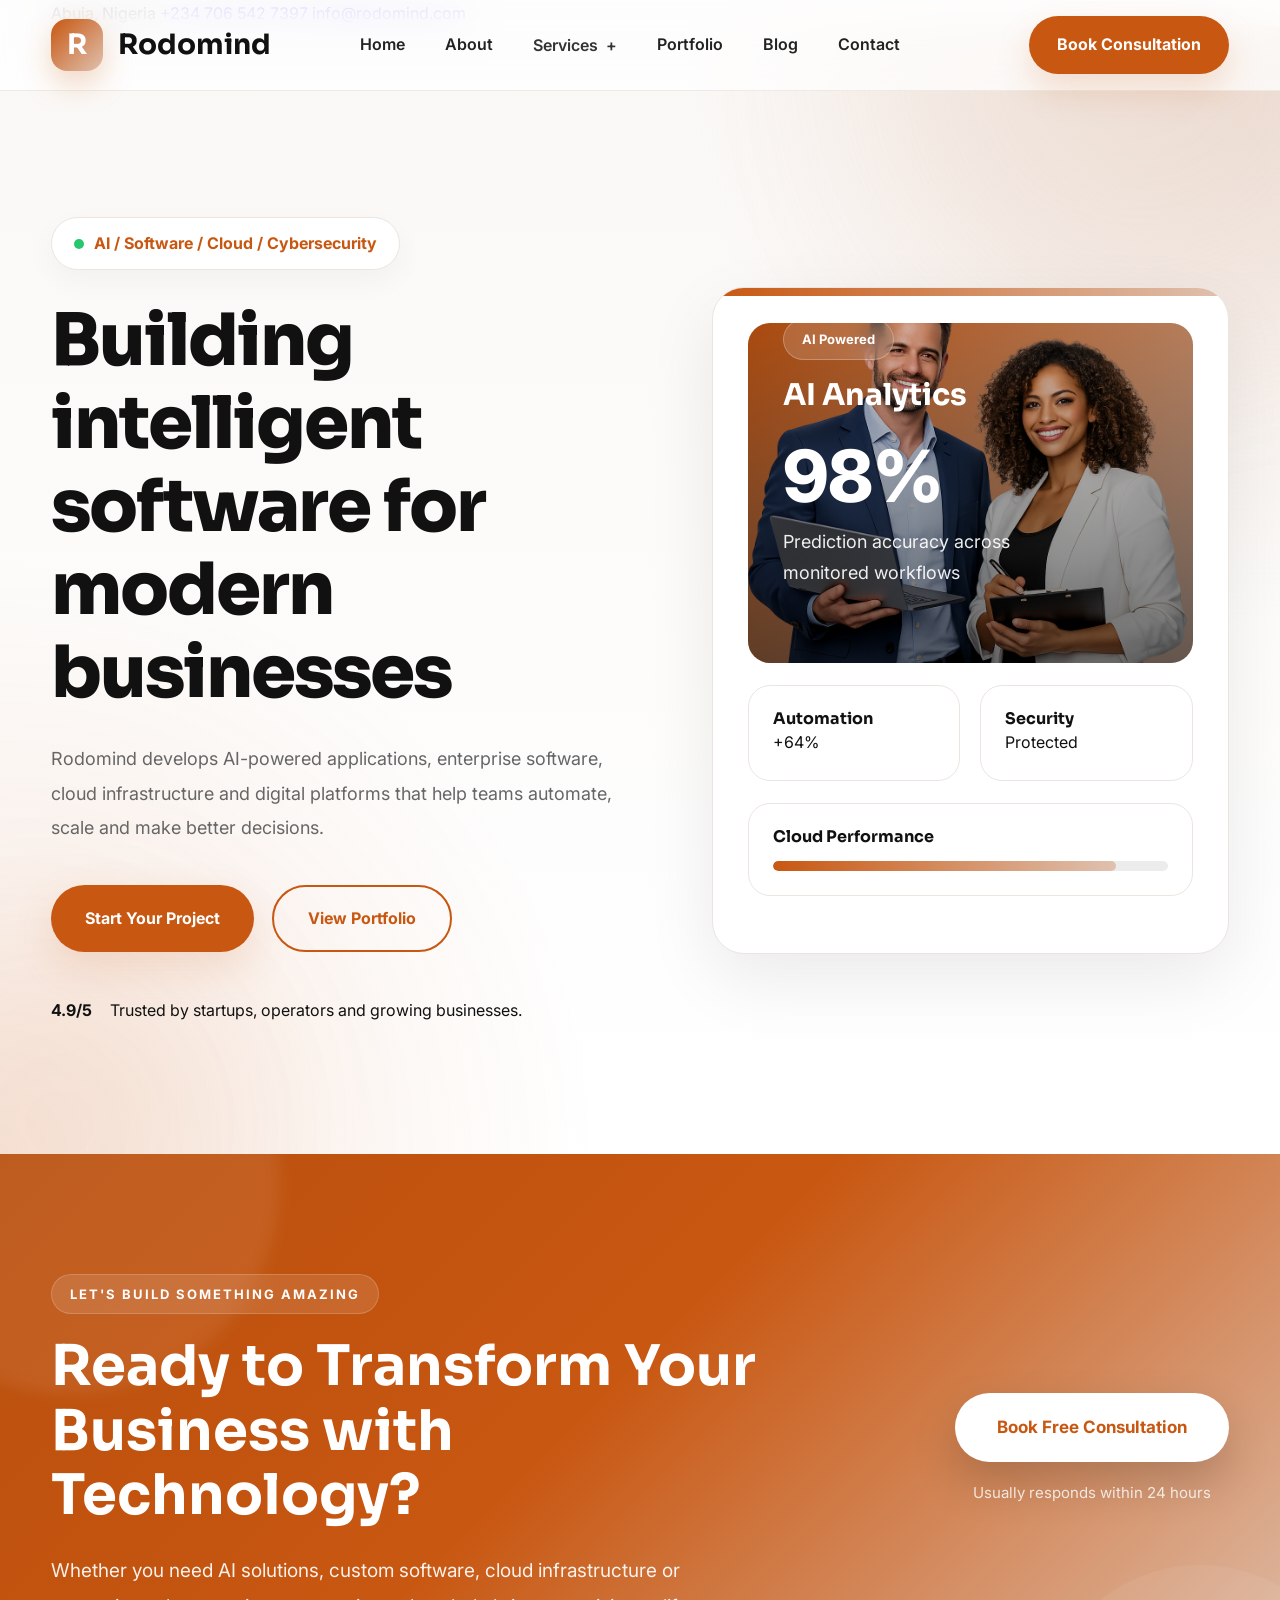
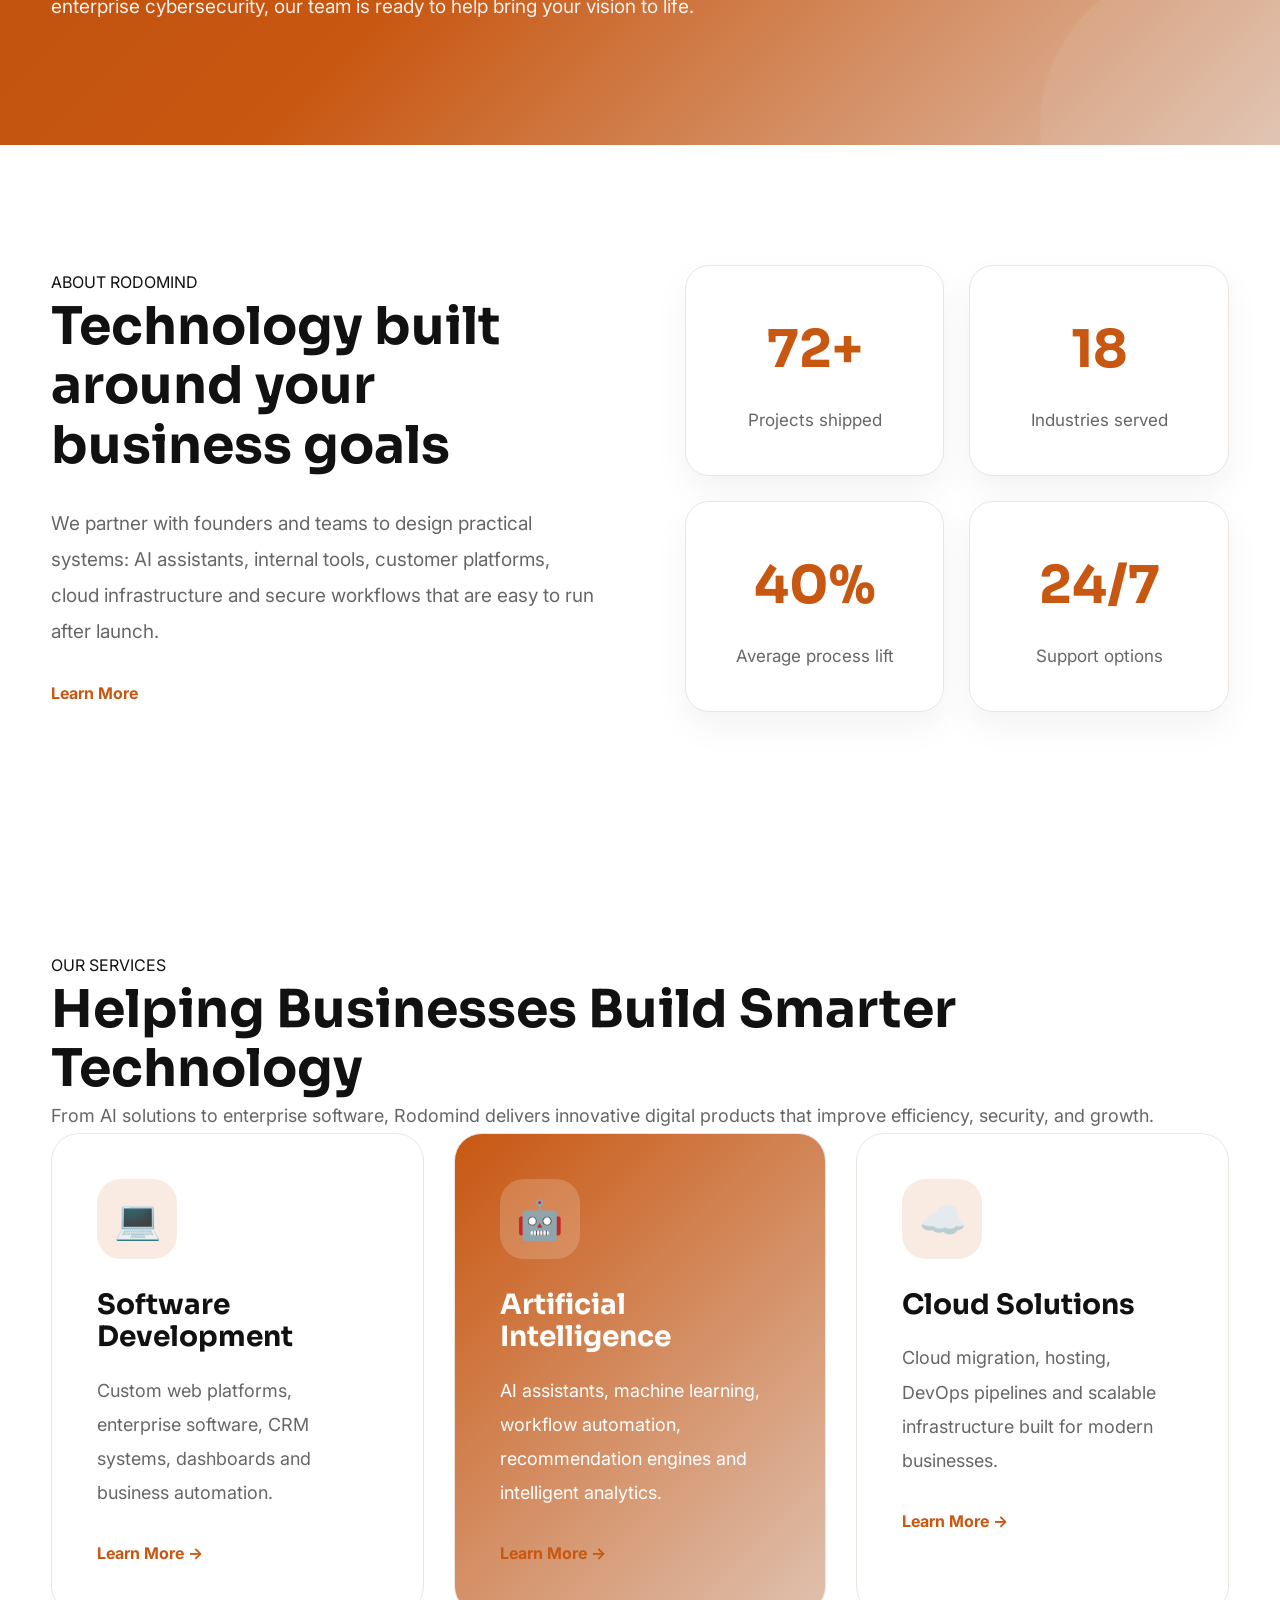
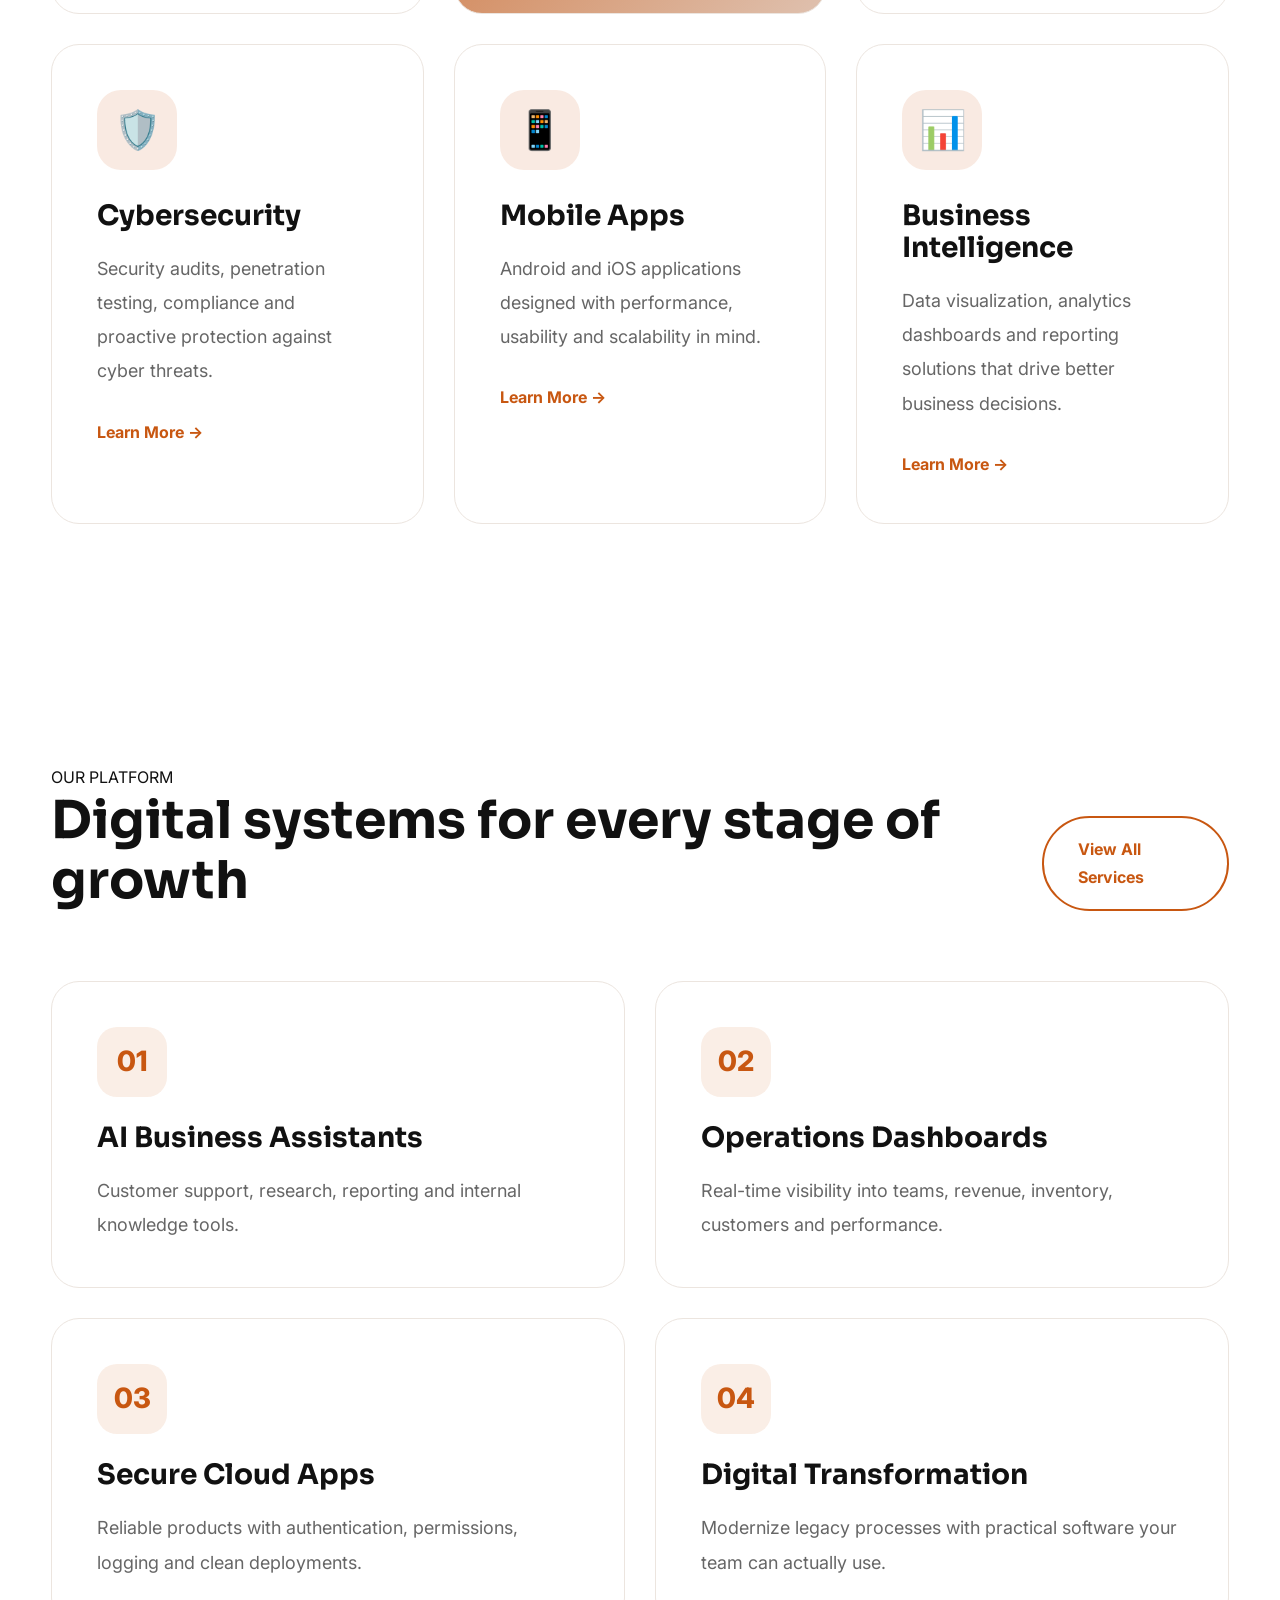
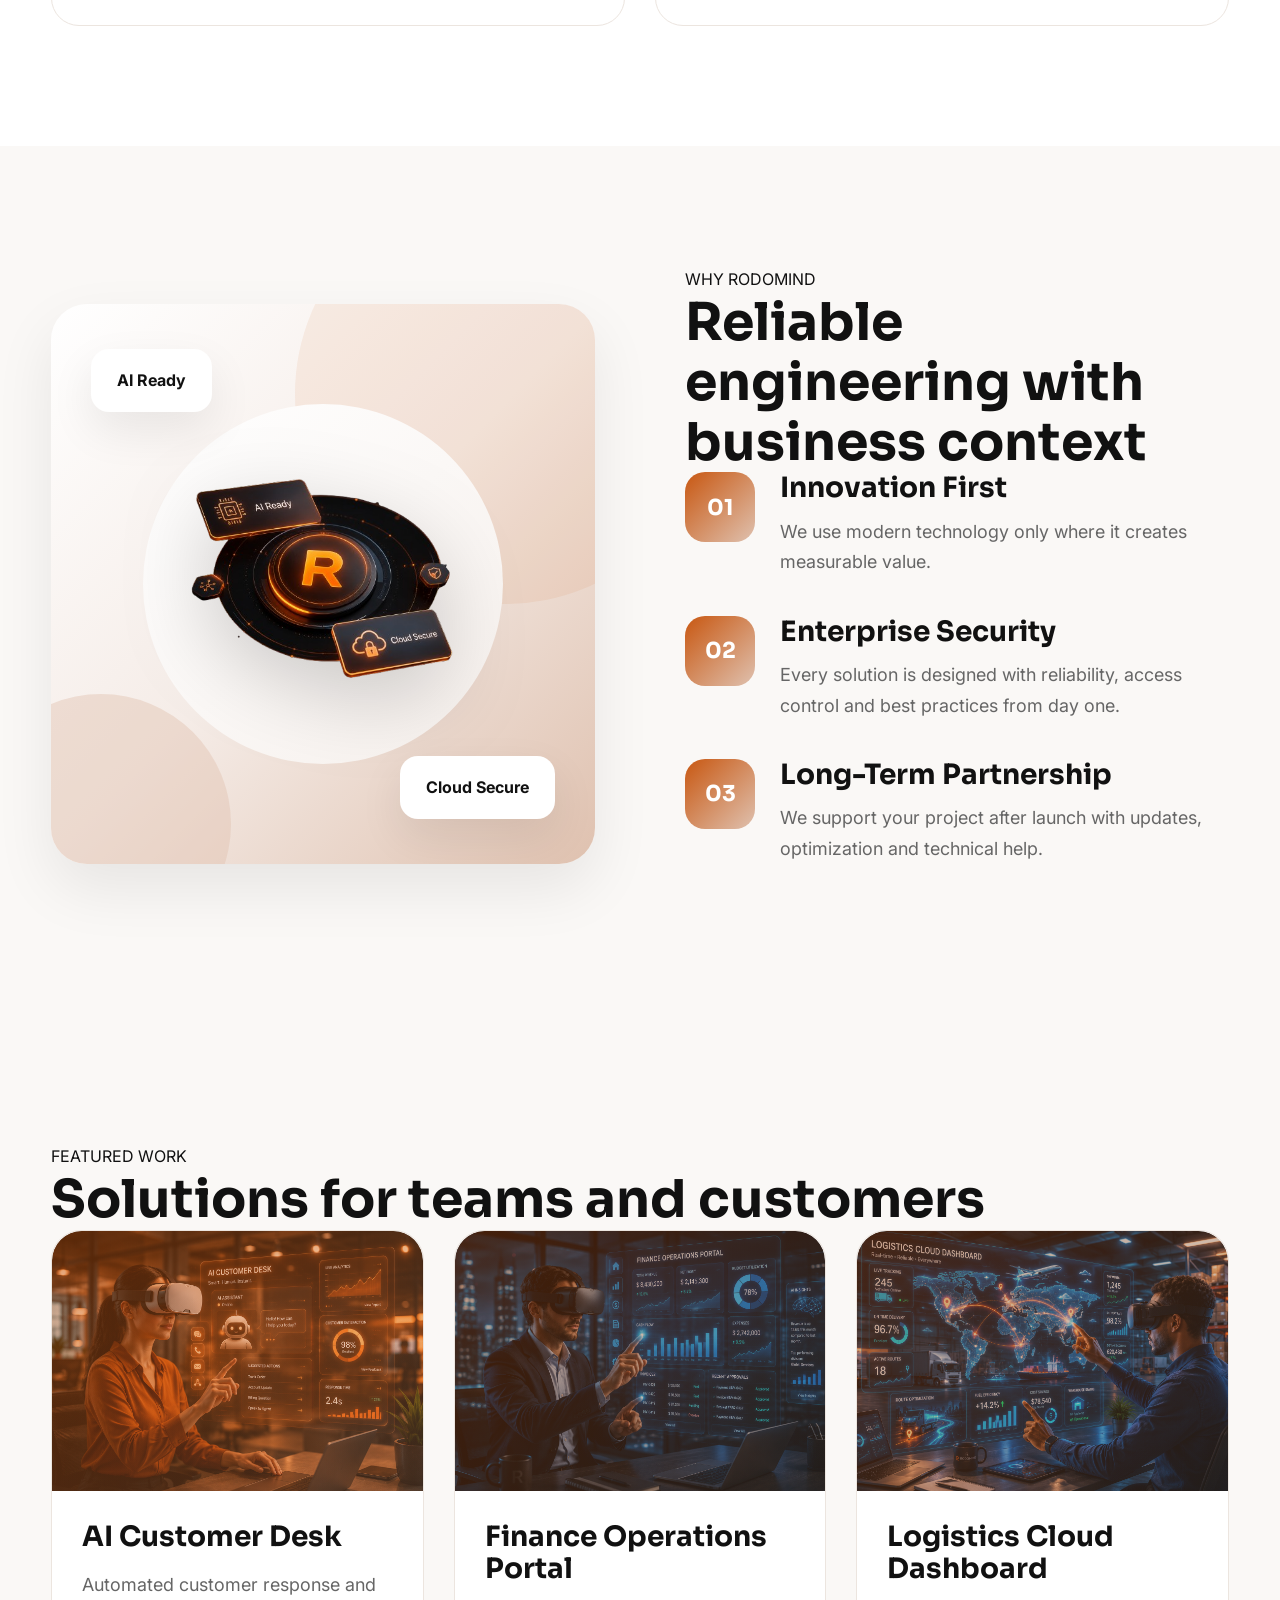
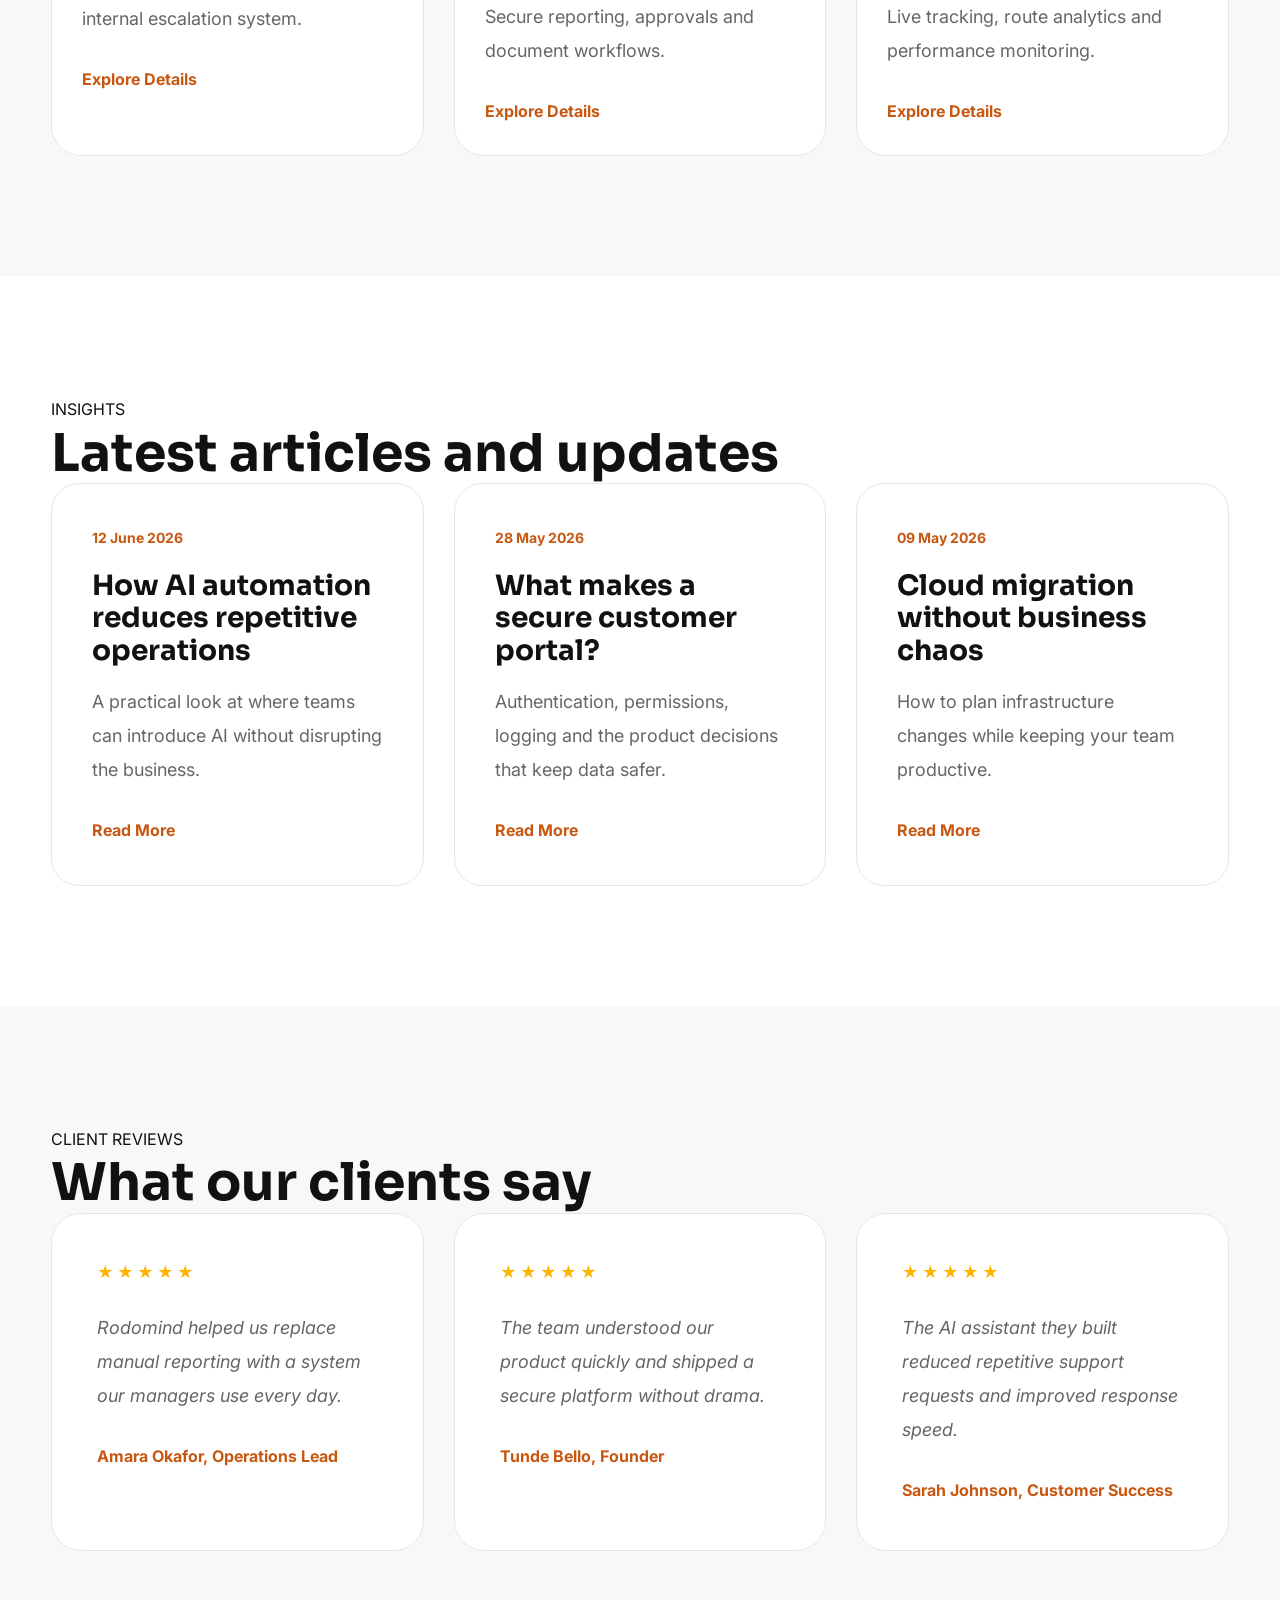
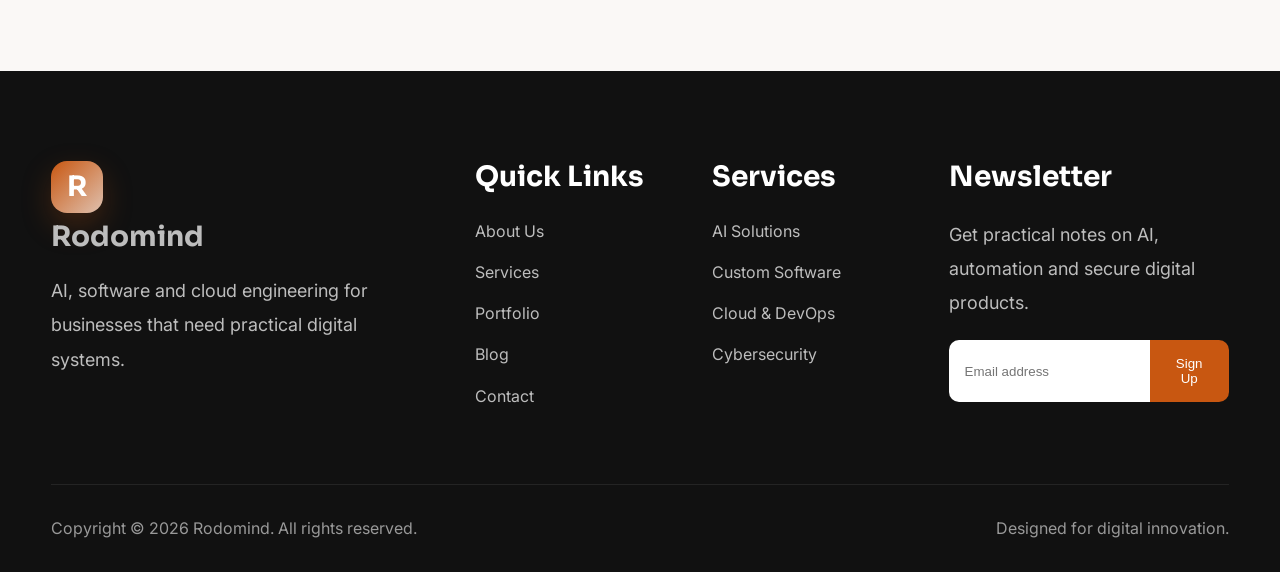
==== commit 746b555a: "email correction" ====
--- a/index.html
+++ b/index.html
@@ -21,7 +21,7 @@
             <div class="container topbar-inner">
                 <span>Abuja, Nigeria</span>
                 <a href="tel:+2347065427397">+234 706 542 7397</a>
-                <a href="mailto:hello@rodomind.com">hello@rodomind.com</a>
+                <a href="mailto:info@rodomind.com">info@rodomind.com</a>
             </div>
         </div>
         <nav class="navbar" aria-label="Main navigation">
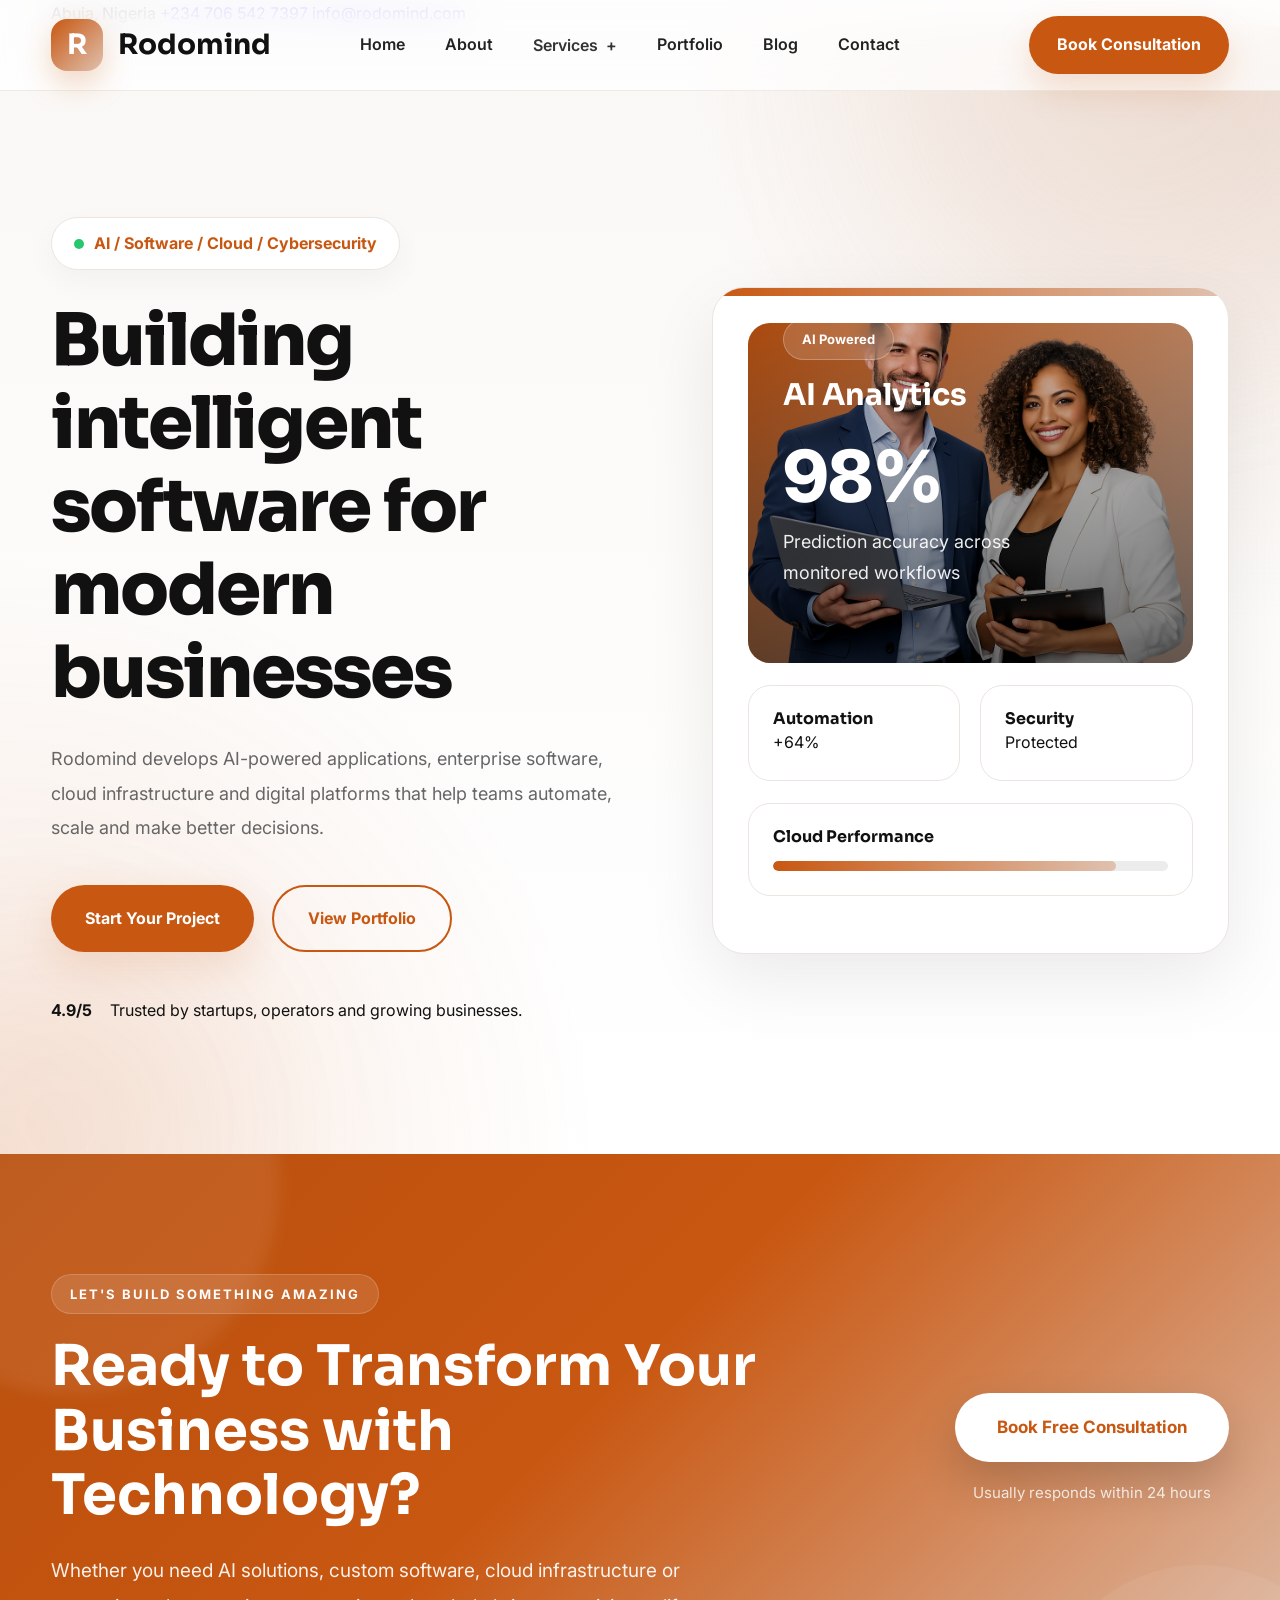
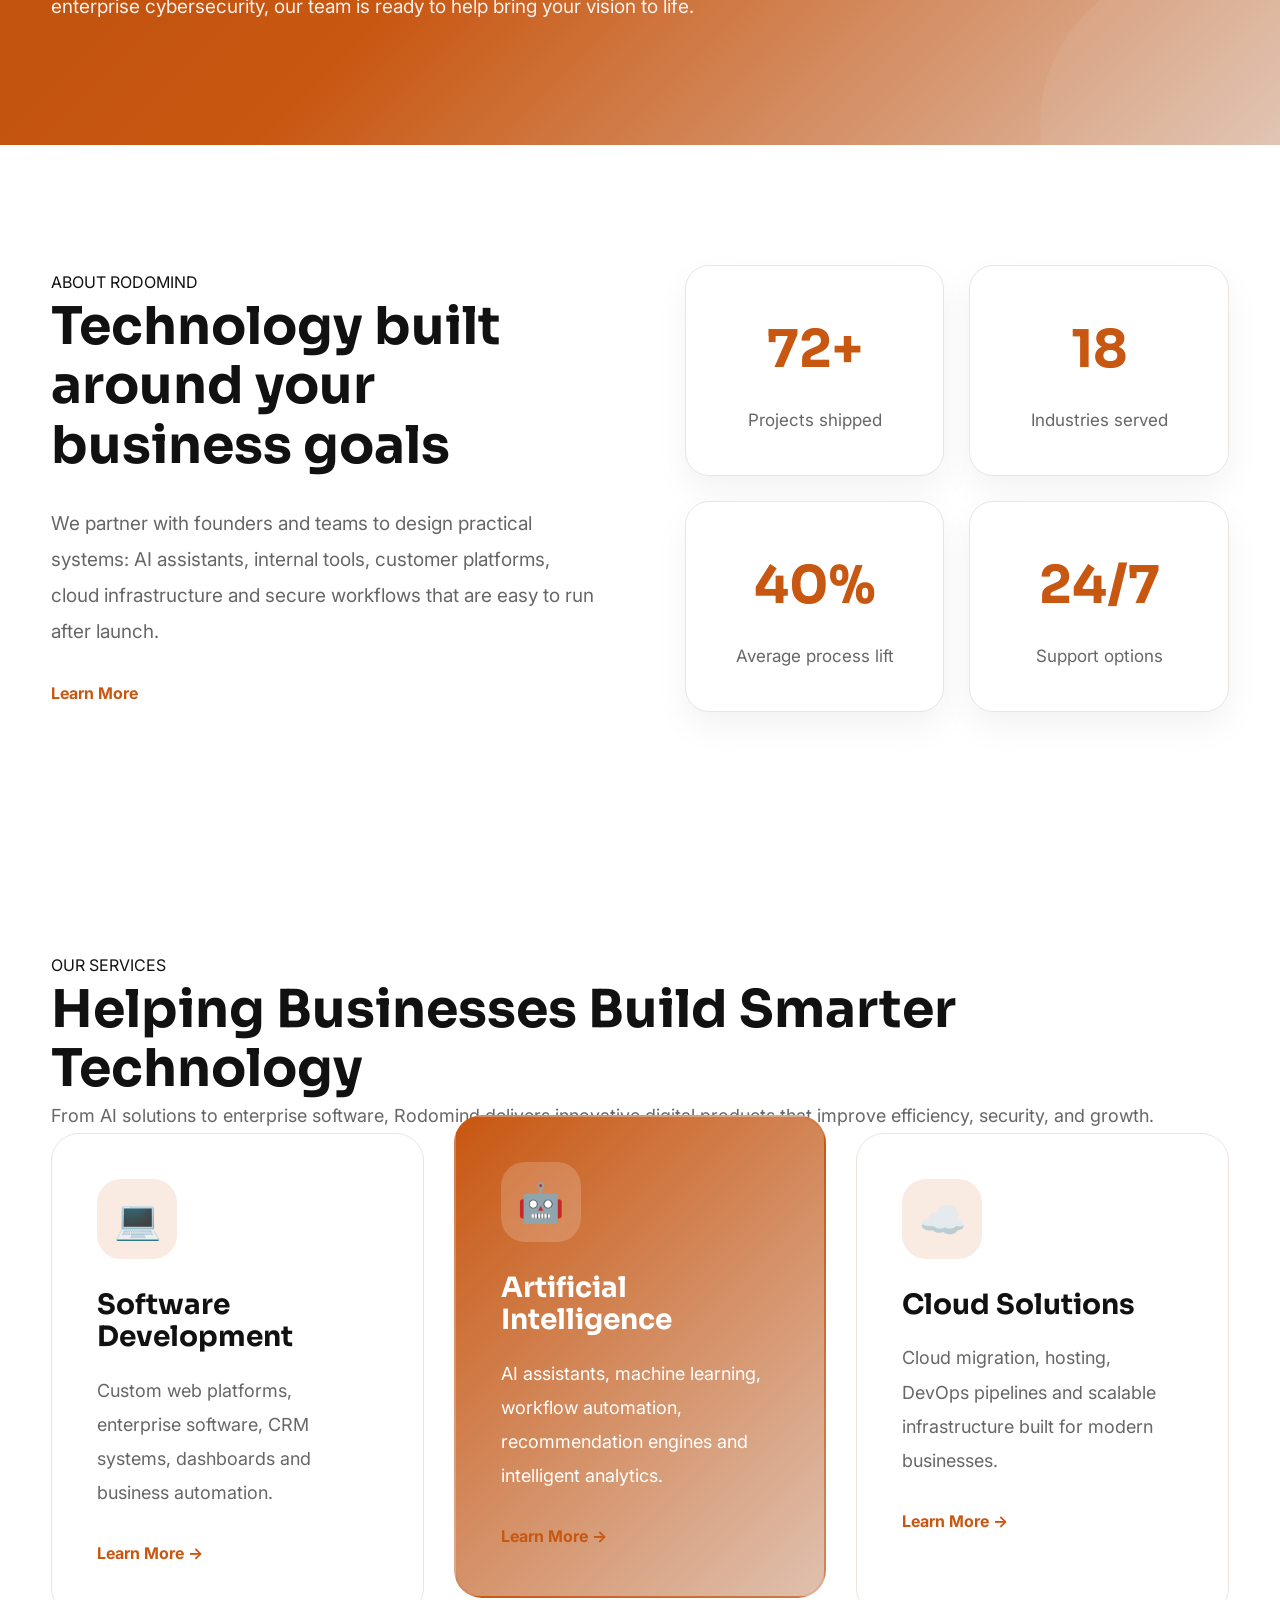
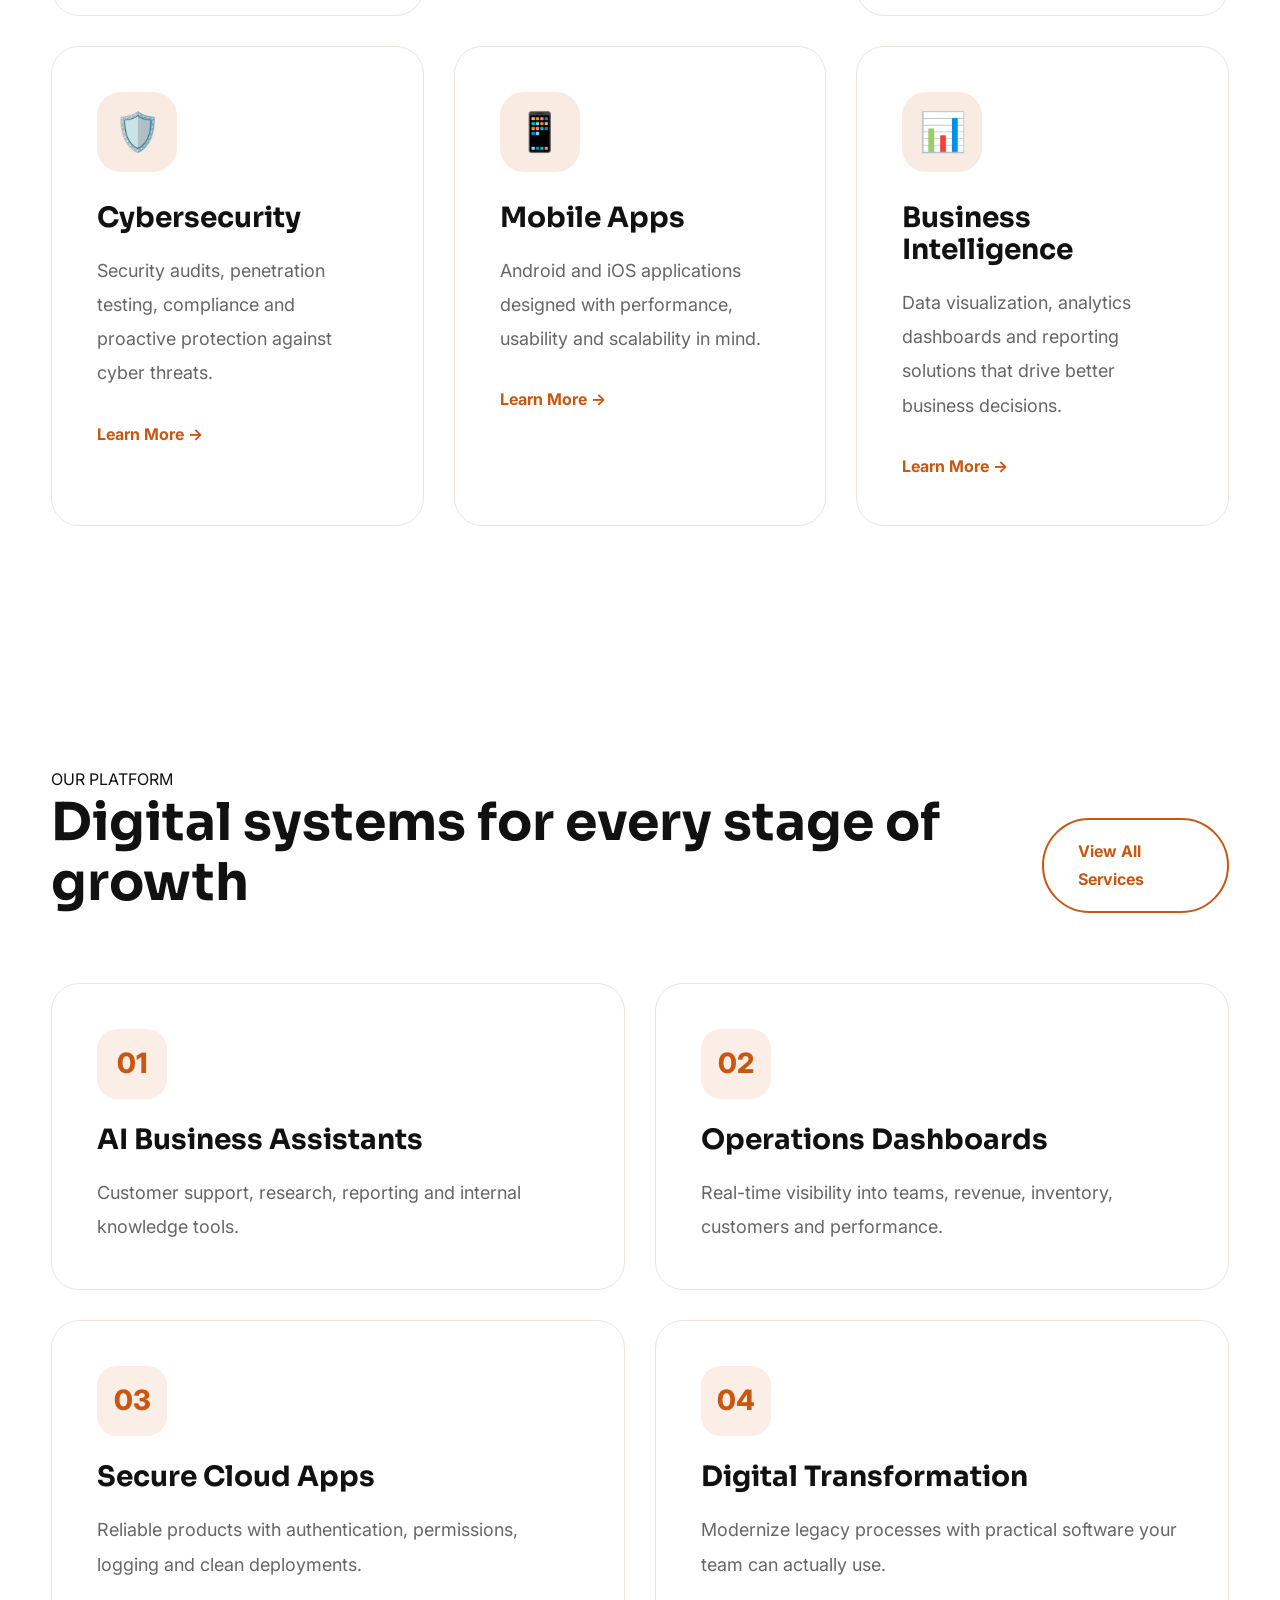
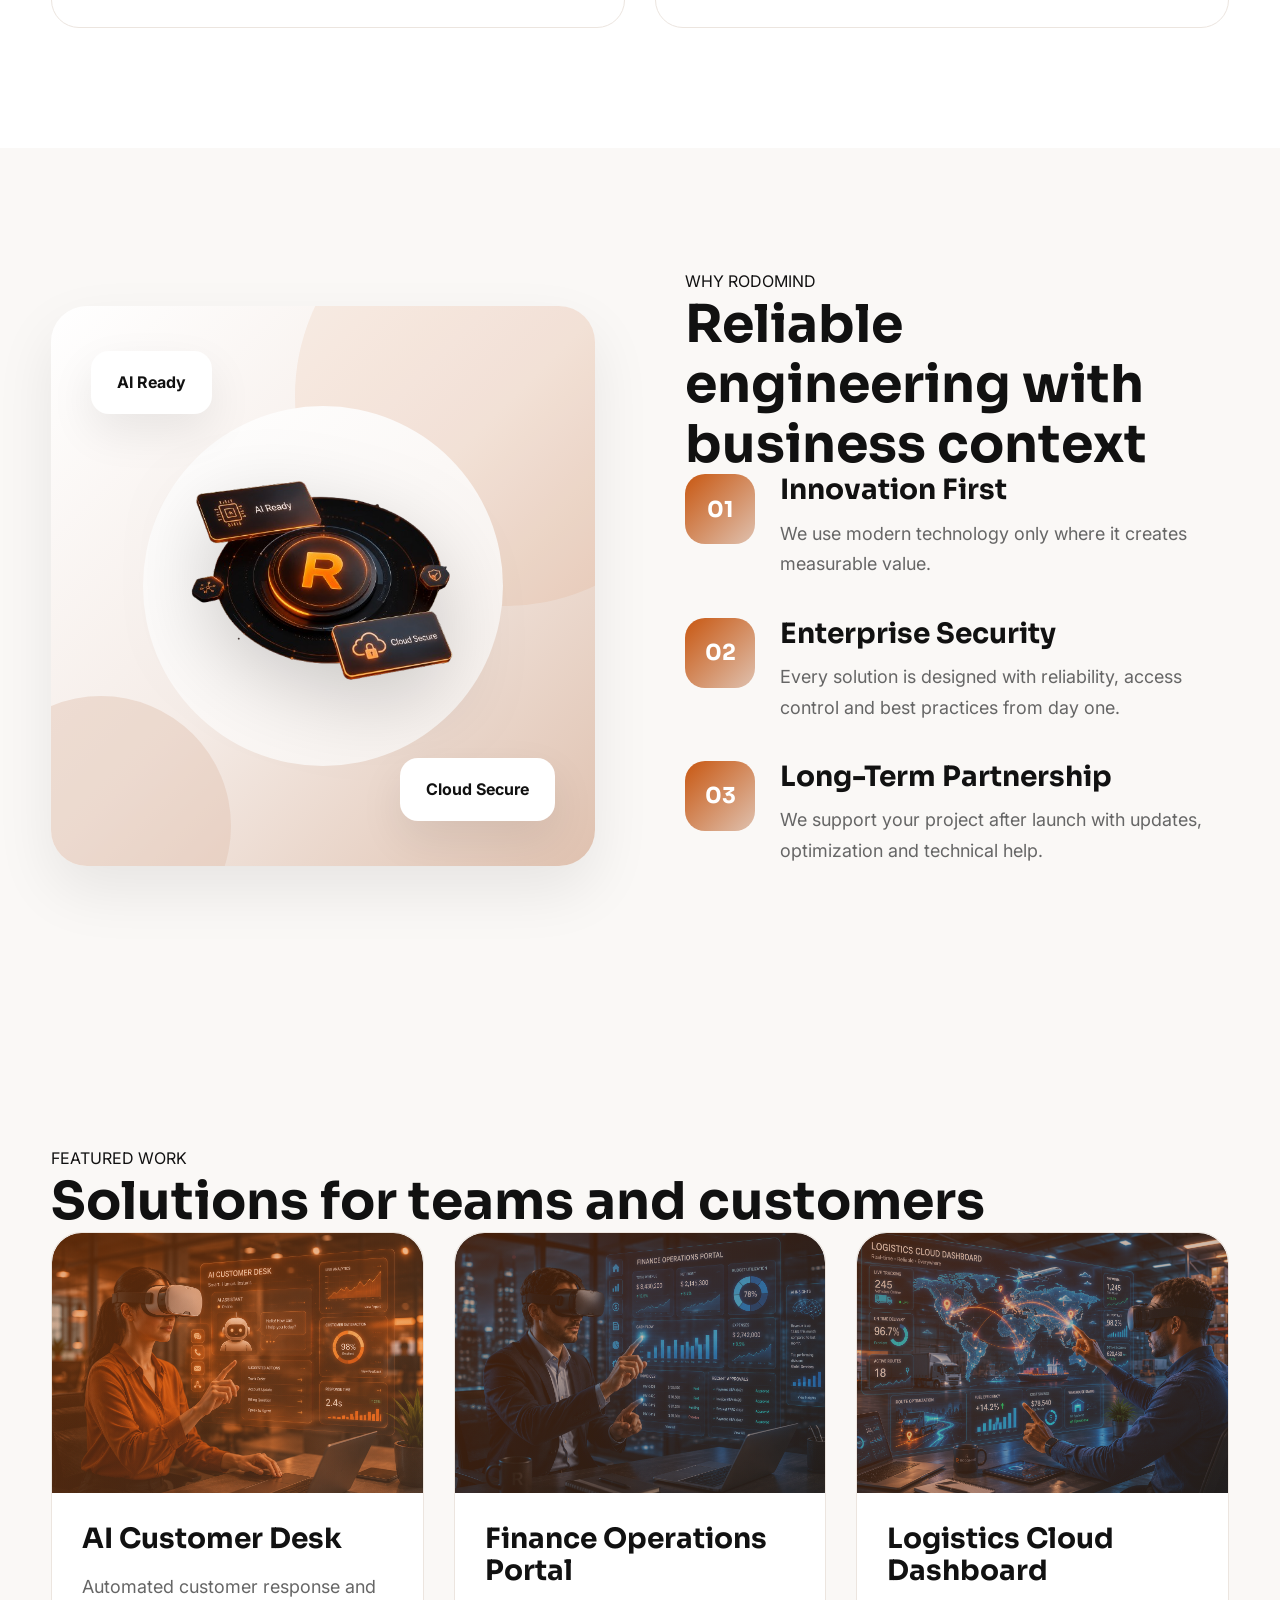
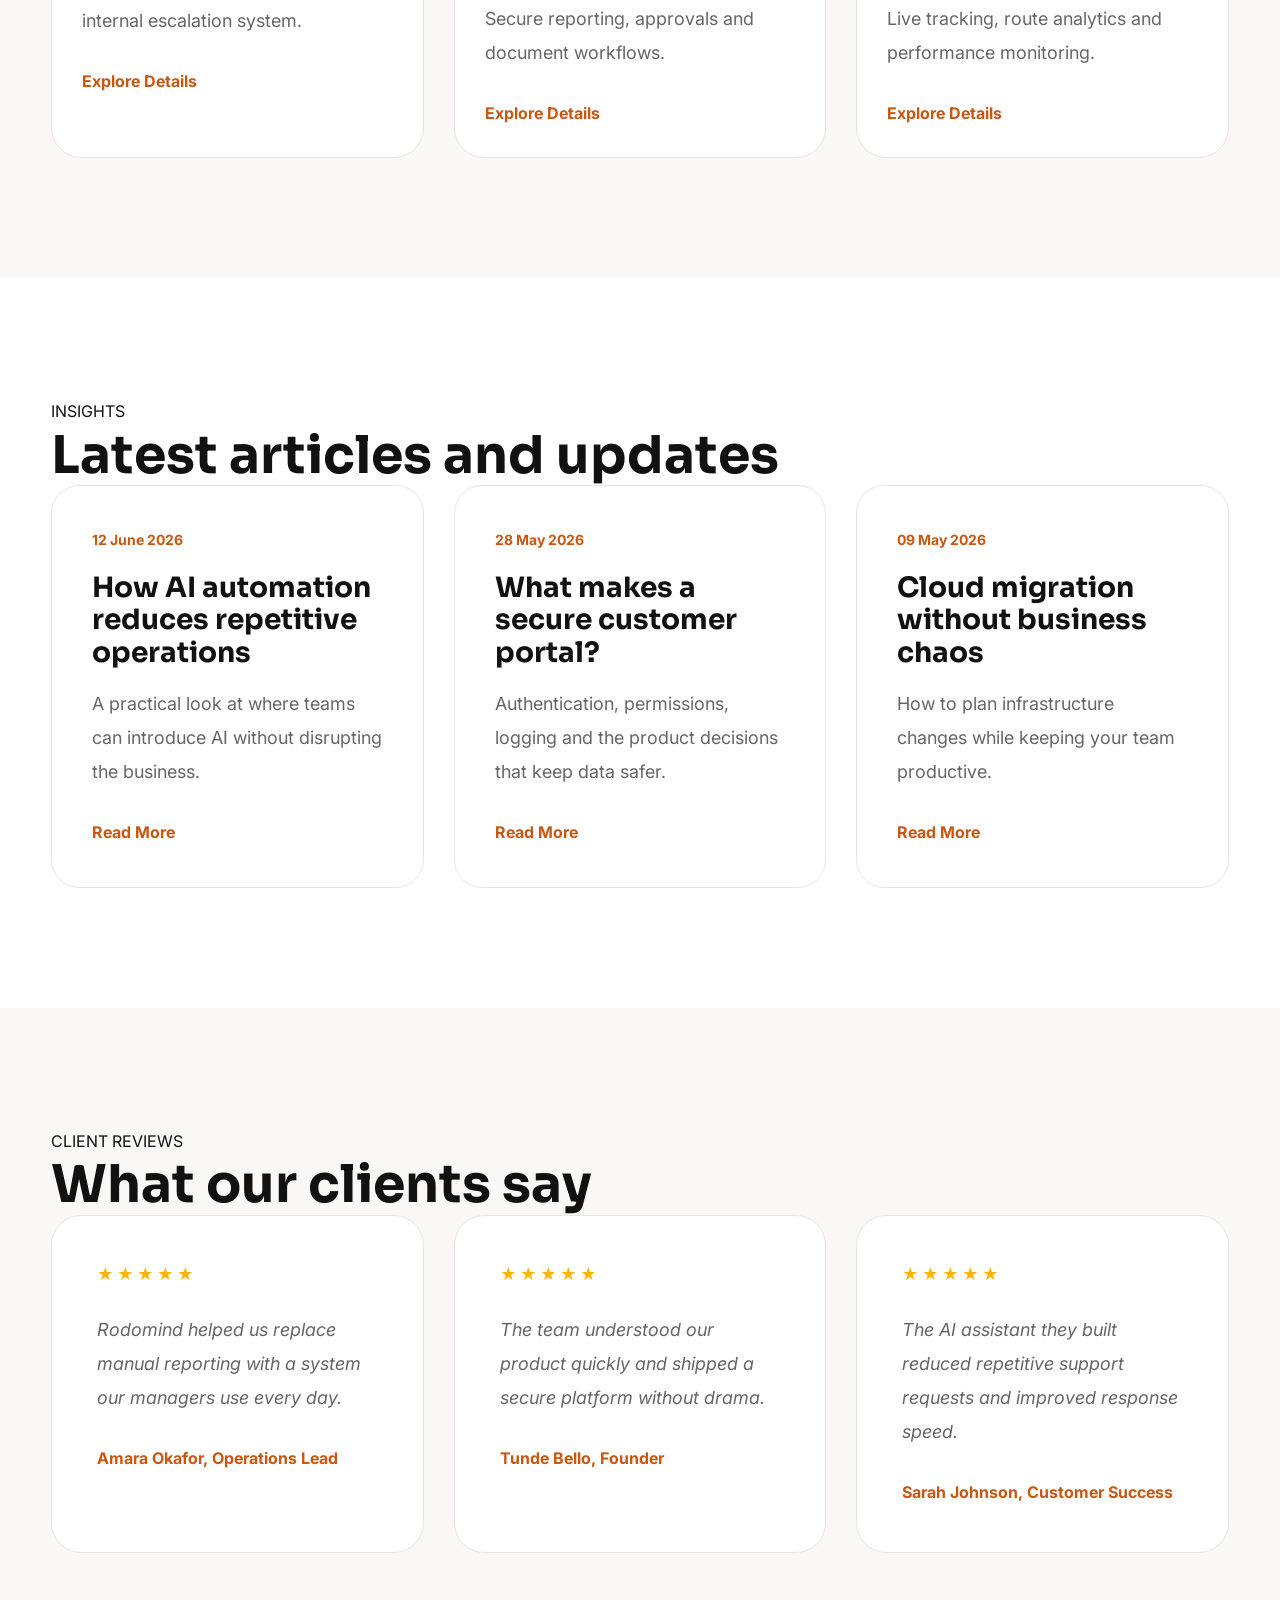
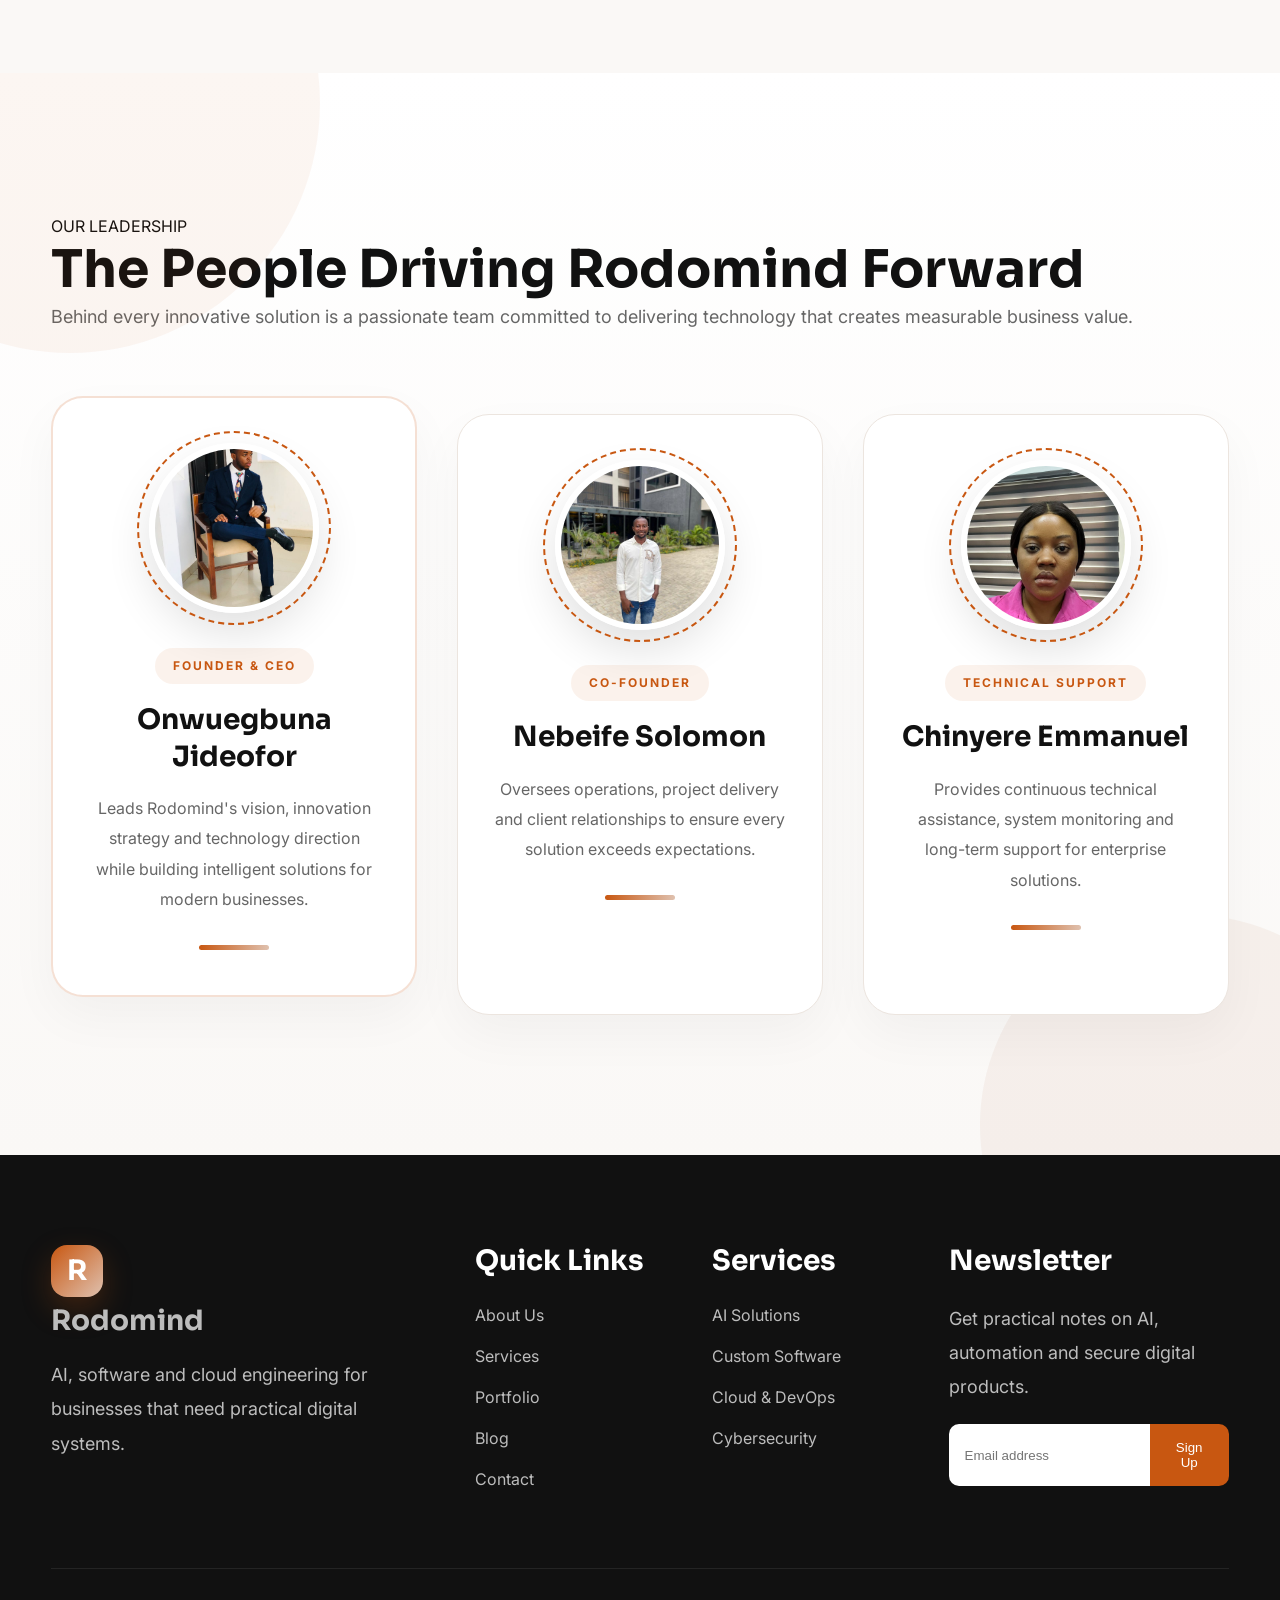
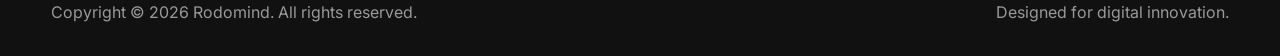
==== commit dccc5a44: "team section update" ====
--- a/index.html
+++ b/index.html
@@ -478,6 +478,111 @@
                 </div>
             </div>
         </section>
+
+        <!--==================================
+LEADERSHIP TEAM
+===================================-->
+
+        <section class="section team-section">
+
+            <div class="container">
+
+                <div class="section-title">
+
+                    <span>OUR LEADERSHIP</span>
+
+                    <h2>The People Driving Rodomind Forward</h2>
+
+                    <p>
+                        Behind every innovative solution is a passionate team committed
+                        to delivering technology that creates measurable business value.
+                    </p>
+
+                </div>
+
+                <div class="team-grid">
+
+                    <!-- Founder -->
+
+                    <article class="team-card featured">
+
+                        <div class="team-photo">
+
+                            <img src="images/founder.jpeg" alt="Founder">
+
+                            <span class="team-ring"></span>
+
+                        </div>
+
+                        <span class="team-role">Founder & CEO</span>
+
+                        <h3>Onwuegbuna Jideofor</h3>
+
+                        <p>
+                            Leads Rodomind's vision, innovation strategy and technology
+                            direction while building intelligent solutions for modern
+                            businesses.
+                        </p>
+
+                        <div class="team-line"></div>
+
+                    </article>
+
+                    <!-- Co Founder -->
+
+                    <article class="team-card">
+
+                        <div class="team-photo">
+
+                            <img src="images/cofounder.jpeg" alt="Co Founder">
+
+                            <span class="team-ring"></span>
+
+                        </div>
+
+                        <span class="team-role">Co-Founder</span>
+
+                        <h3>Nebeife Solomon</h3>
+
+                        <p>
+                            Oversees operations, project delivery and client
+                            relationships to ensure every solution exceeds expectations.
+                        </p>
+
+                        <div class="team-line"></div>
+
+                    </article>
+
+                    <!-- Tech Support -->
+
+                    <article class="team-card">
+
+                        <div class="team-photo">
+
+                            <img src="images/techsupport.jpeg" alt="Technical Support">
+
+                            <span class="team-ring"></span>
+
+                        </div>
+
+                        <span class="team-role">Technical Support</span>
+
+                        <h3>Chinyere Emmanuel</h3>
+
+                        <p>
+                            Provides continuous technical assistance, system monitoring
+                            and long-term support for enterprise solutions.
+                        </p>
+
+                        <div class="team-line"></div>
+
+                    </article>
+
+                </div>
+
+            </div>
+
+        </section>
     </main>
 
     <footer class="site-footer">
--- a/styles.css
+++ b/styles.css
@@ -5284,4 +5284,322 @@
 
     }
 
+}
+
+/*==================================
+TEAM SECTION
+==================================*/
+
+.team-section {
+
+    position: relative;
+
+    padding: 140px 0;
+
+    background: linear-gradient(to bottom, #ffffff, #faf8f6);
+
+    overflow: hidden;
+
+}
+
+.team-section::before {
+
+    content: "";
+
+    position: absolute;
+
+    width: 500px;
+
+    height: 500px;
+
+    border-radius: 50%;
+
+    background: rgba(200, 87, 17, .05);
+
+    top: -220px;
+
+    left: -180px;
+
+}
+
+.team-section::after {
+
+    content: "";
+
+    position: absolute;
+
+    width: 420px;
+
+    height: 420px;
+
+    border-radius: 50%;
+
+    background: rgba(223, 193, 175, .18);
+
+    bottom: -180px;
+
+    right: -120px;
+
+}
+
+.team-grid {
+
+    position: relative;
+
+    z-index: 2;
+
+    display: grid;
+
+    grid-template-columns: repeat(3, 1fr);
+
+    gap: 40px;
+
+    margin-top: 80px;
+
+}
+
+.team-card {
+
+    position: relative;
+
+    background: #fff;
+
+    border: 1px solid var(--border);
+
+    border-radius: 32px;
+
+    padding: 45px 35px;
+
+    text-align: center;
+
+    overflow: hidden;
+
+    transition: .4s ease;
+
+    box-shadow: 0 20px 50px rgba(0, 0, 0, .04);
+
+}
+
+.team-card::before {
+
+    content: "";
+
+    position: absolute;
+
+    inset: 0;
+
+    background: linear-gradient(135deg,
+            rgba(200, 87, 17, .05),
+            rgba(223, 193, 175, .02));
+
+    opacity: 0;
+
+    transition: .4s;
+
+    z-index: 0;
+
+}
+
+.team-card>* {
+
+    position: relative;
+
+    z-index: 2;
+
+}
+
+.team-card:hover {
+
+    transform: translateY(-12px);
+
+    box-shadow: 0 35px 70px rgba(0, 0, 0, .10);
+
+}
+
+.team-card:hover::before {
+
+    opacity: 1;
+
+}
+
+.featured {
+
+    transform: translateY(-18px);
+
+    border: 2px solid rgba(200, 87, 17, .18);
+
+}
+
+.team-photo {
+
+    position: relative;
+
+    width: 170px;
+
+    height: 170px;
+
+    margin: 0 auto 35px;
+
+}
+
+.team-photo img {
+
+    width: 100%;
+
+    height: 100%;
+
+    object-fit: cover;
+
+    border-radius: 50%;
+
+    border: 6px solid #fff;
+
+    box-shadow: 0 20px 45px rgba(0, 0, 0, .12);
+
+    transition: .4s;
+
+}
+
+.team-card:hover .team-photo img {
+
+    transform: scale(1.05);
+
+}
+
+.team-ring {
+
+    position: absolute;
+
+    inset: -12px;
+
+    border: 2px dashed var(--primary);
+
+    border-radius: 50%;
+
+    animation: teamRotate 18s linear infinite;
+
+}
+
+.team-role {
+
+    display: inline-block;
+
+    padding: 8px 18px;
+
+    margin-bottom: 18px;
+
+    border-radius: 40px;
+
+    background: rgba(200, 87, 17, .08);
+
+    color: var(--primary);
+
+    font-size: 12px;
+
+    font-weight: 700;
+
+    letter-spacing: 2px;
+
+    text-transform: uppercase;
+
+}
+
+.team-card h3 {
+
+    font-family: 'Sora', sans-serif;
+
+    font-size: 28px;
+
+    color: #111;
+
+    margin-bottom: 18px;
+
+    line-height: 1.3;
+
+}
+
+.team-card p {
+
+    color: #666;
+
+    font-size: 16px;
+
+    line-height: 1.9;
+
+    margin-bottom: 30px;
+
+}
+
+.team-line {
+
+    width: 70px;
+
+    height: 5px;
+
+    margin: 0 auto;
+
+    border-radius: 50px;
+
+    background: linear-gradient(to right, var(--primary), #dfc1af);
+
+}
+
+@keyframes teamRotate {
+
+    from {
+
+        transform: rotate(0deg);
+
+    }
+
+    to {
+
+        transform: rotate(360deg);
+
+    }
+
+}
+
+@media(max-width:1000px) {
+
+    .team-section {
+
+        padding: 100px 0;
+
+    }
+
+    .team-grid {
+
+        grid-template-columns: 1fr;
+
+        gap: 35px;
+
+    }
+
+    .featured {
+
+        transform: none;
+
+    }
+
+    .team-card {
+
+        padding: 40px 30px;
+
+    }
+
+    .team-photo {
+
+        width: 150px;
+
+        height: 150px;
+
+    }
+
+    .team-card h3 {
+
+        font-size: 24px;
+
+    }
+
 }
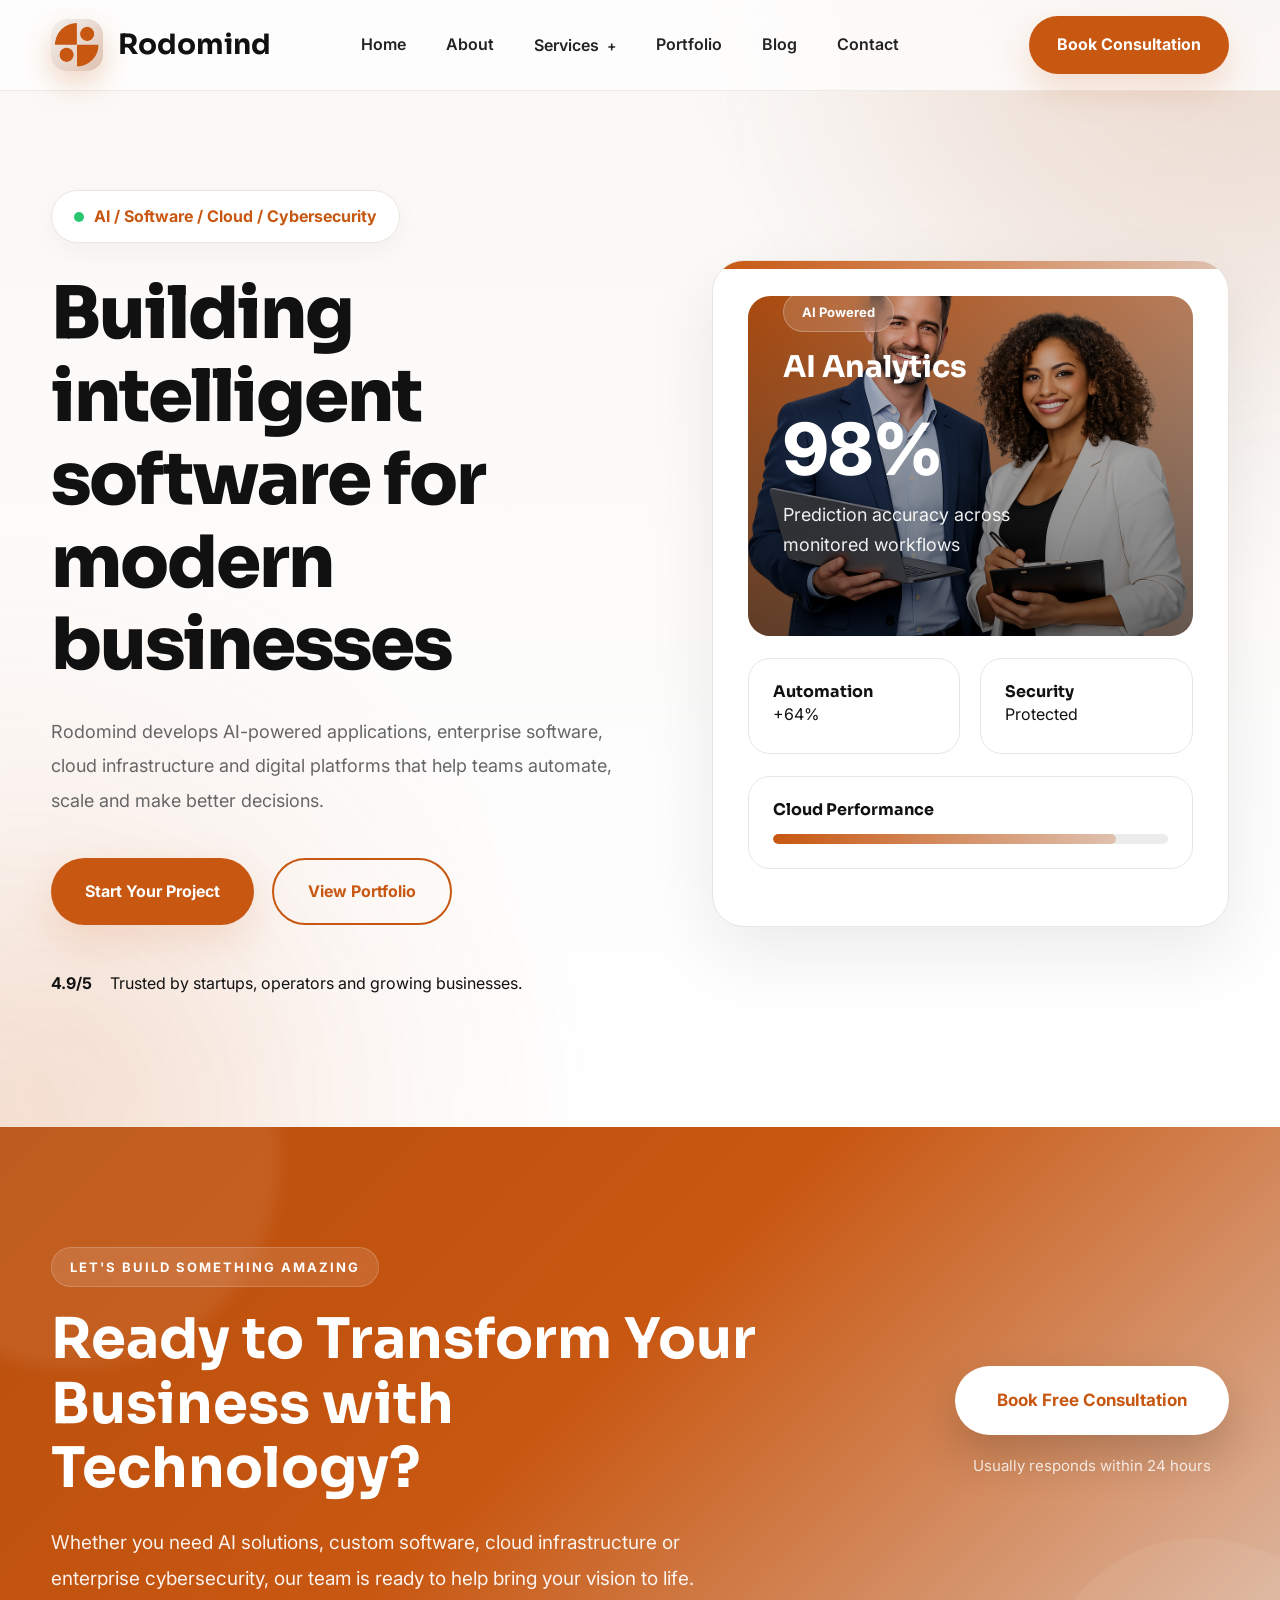
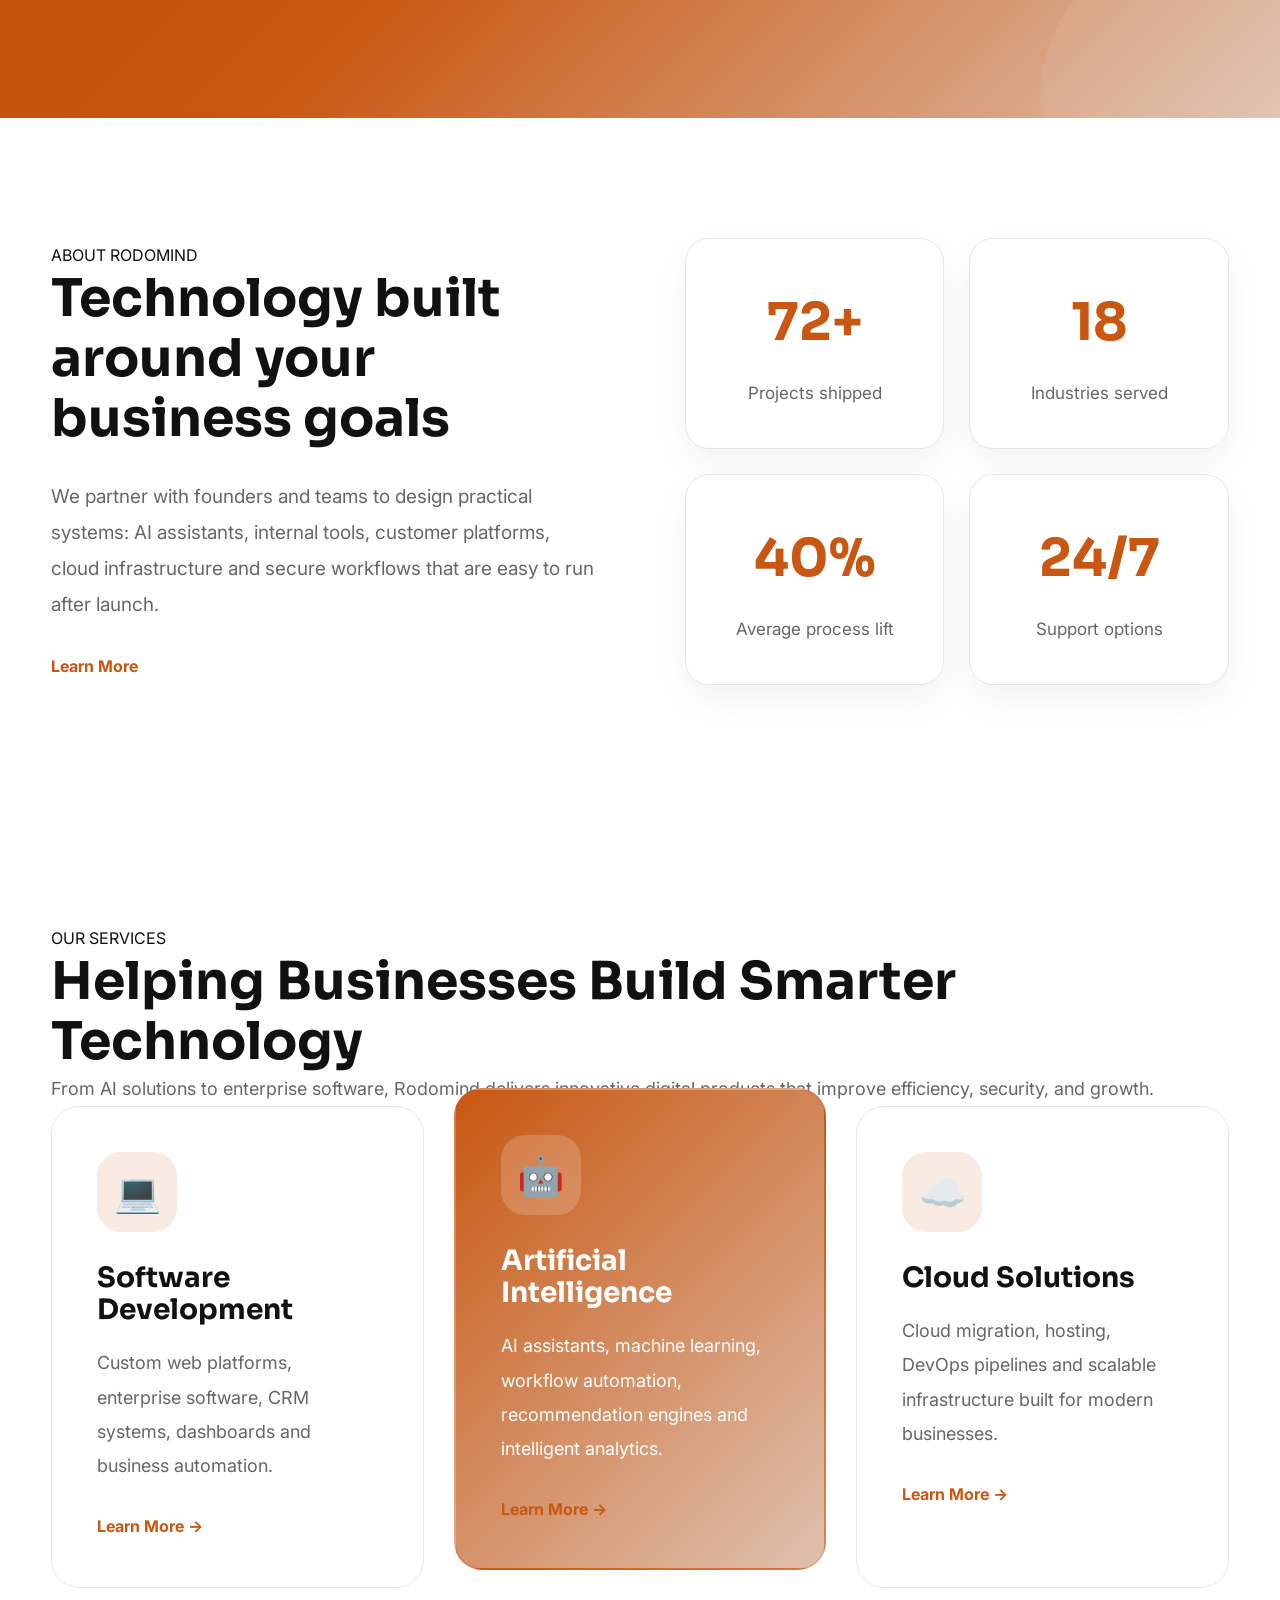
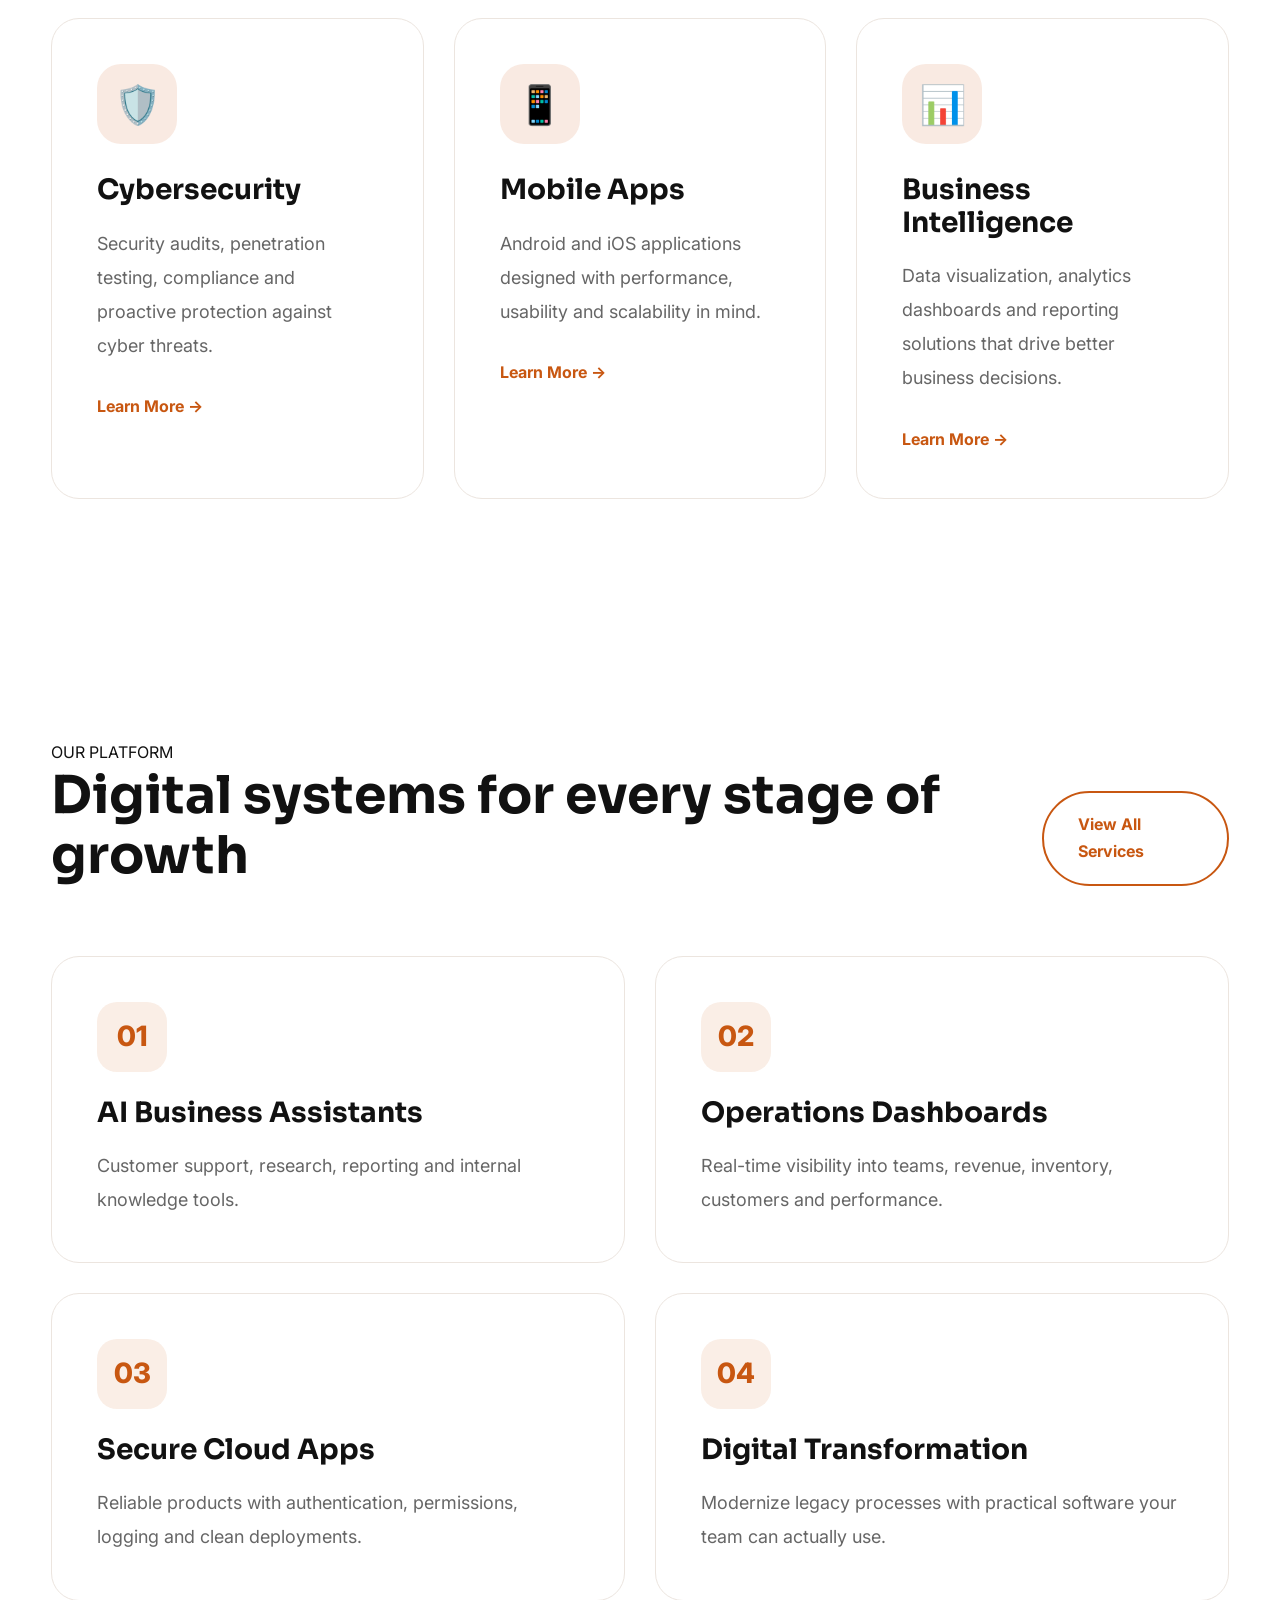
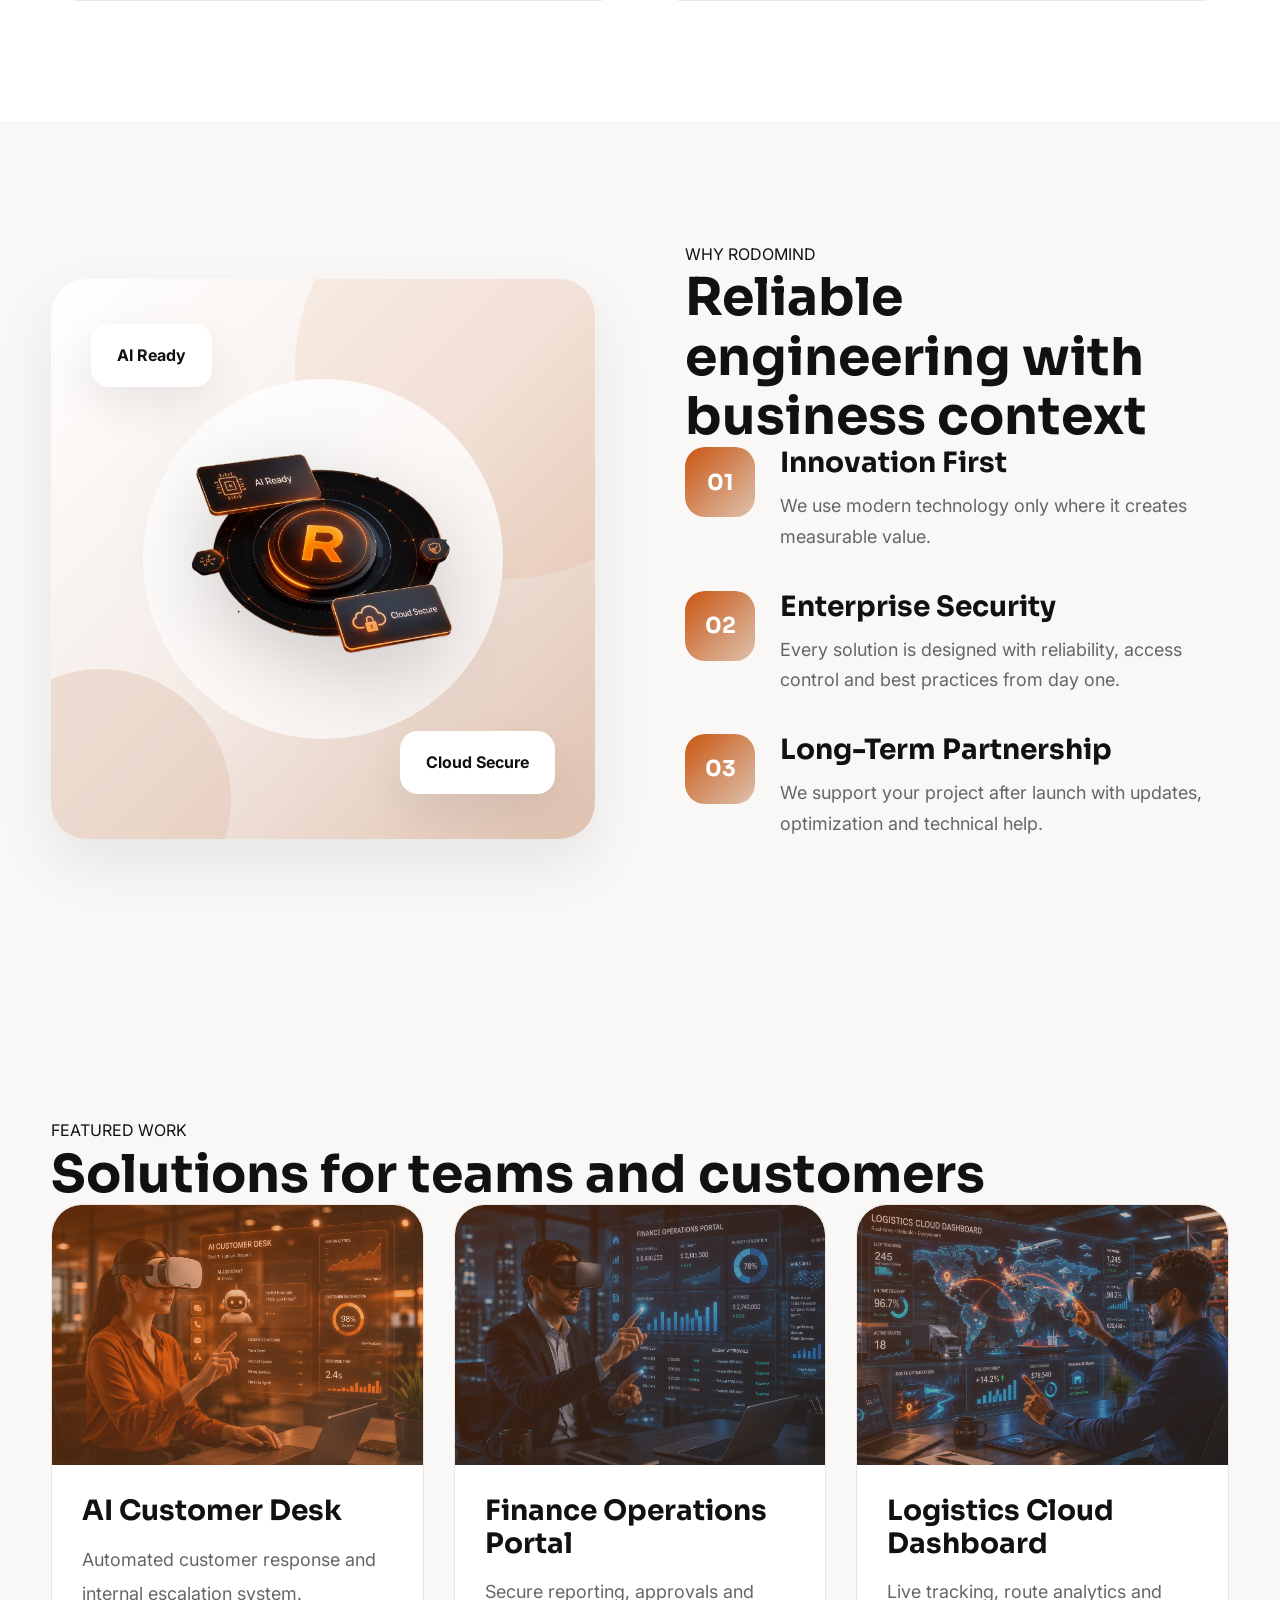
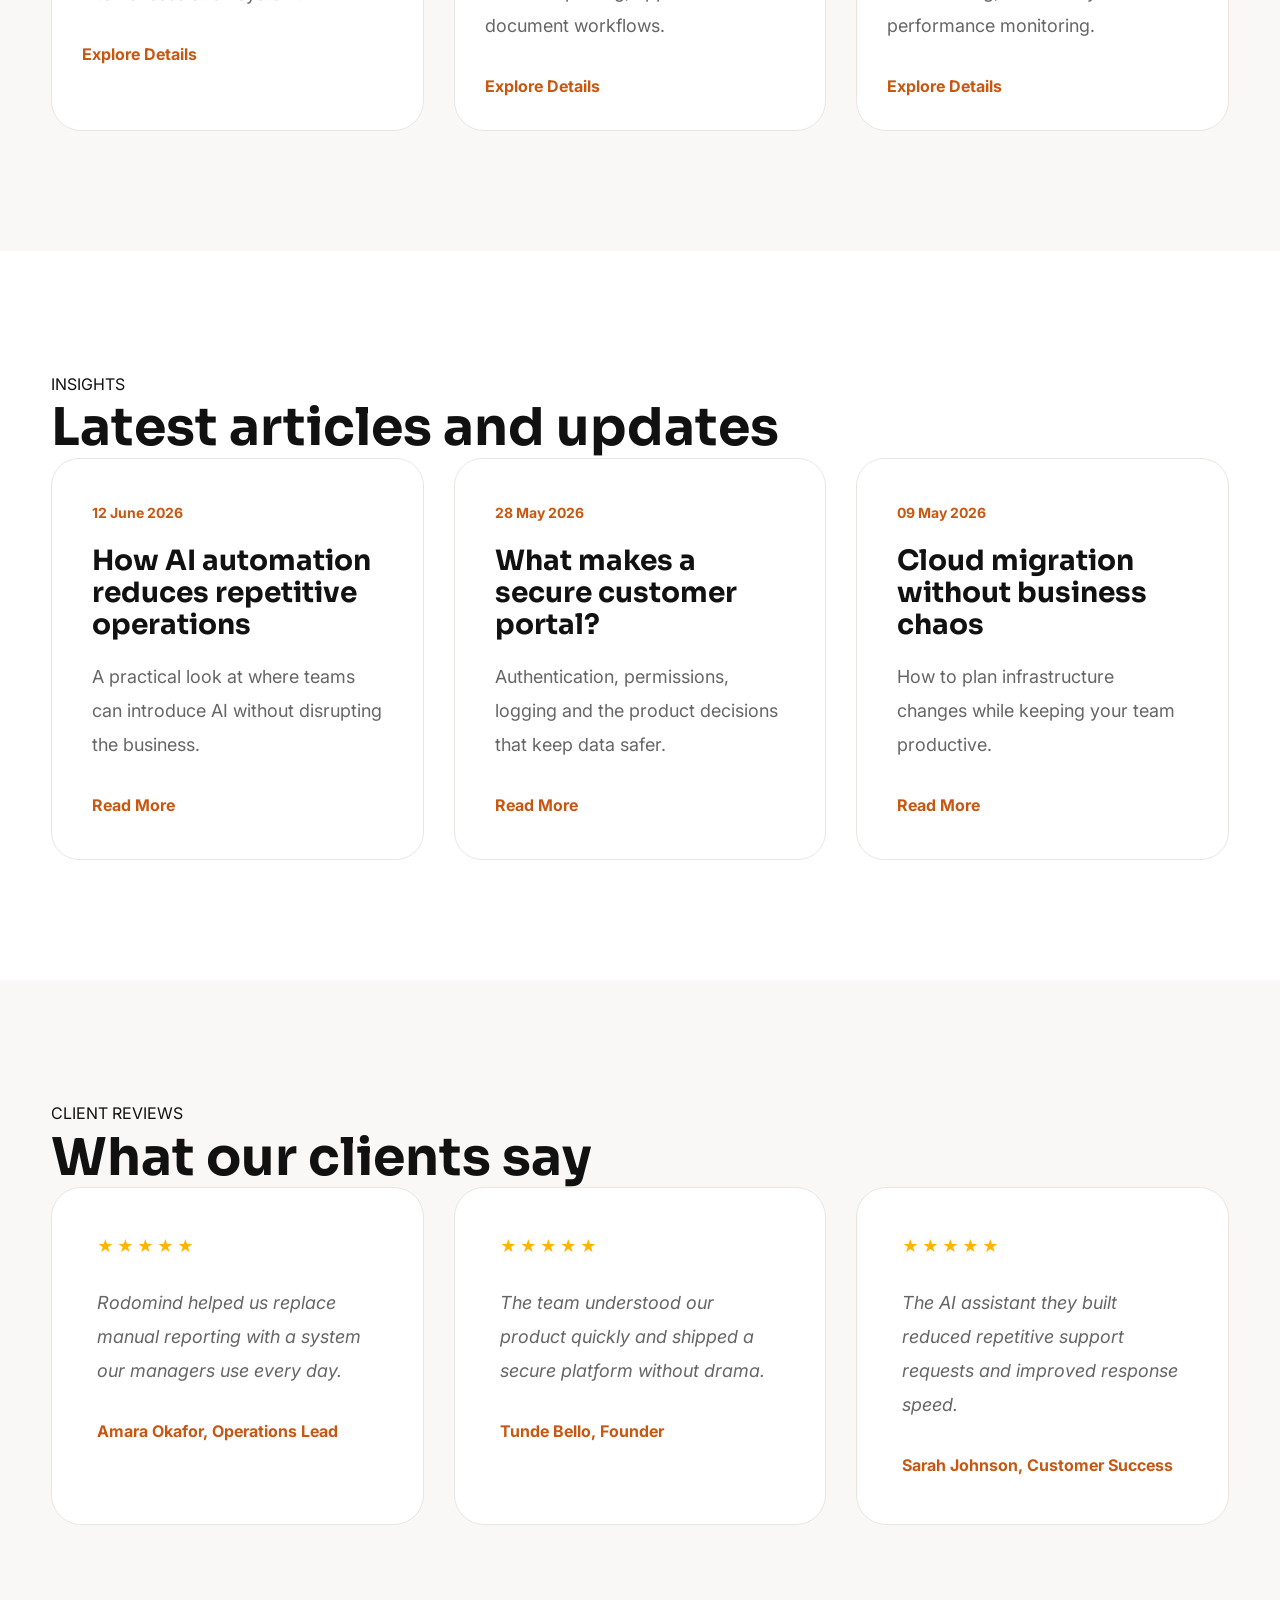
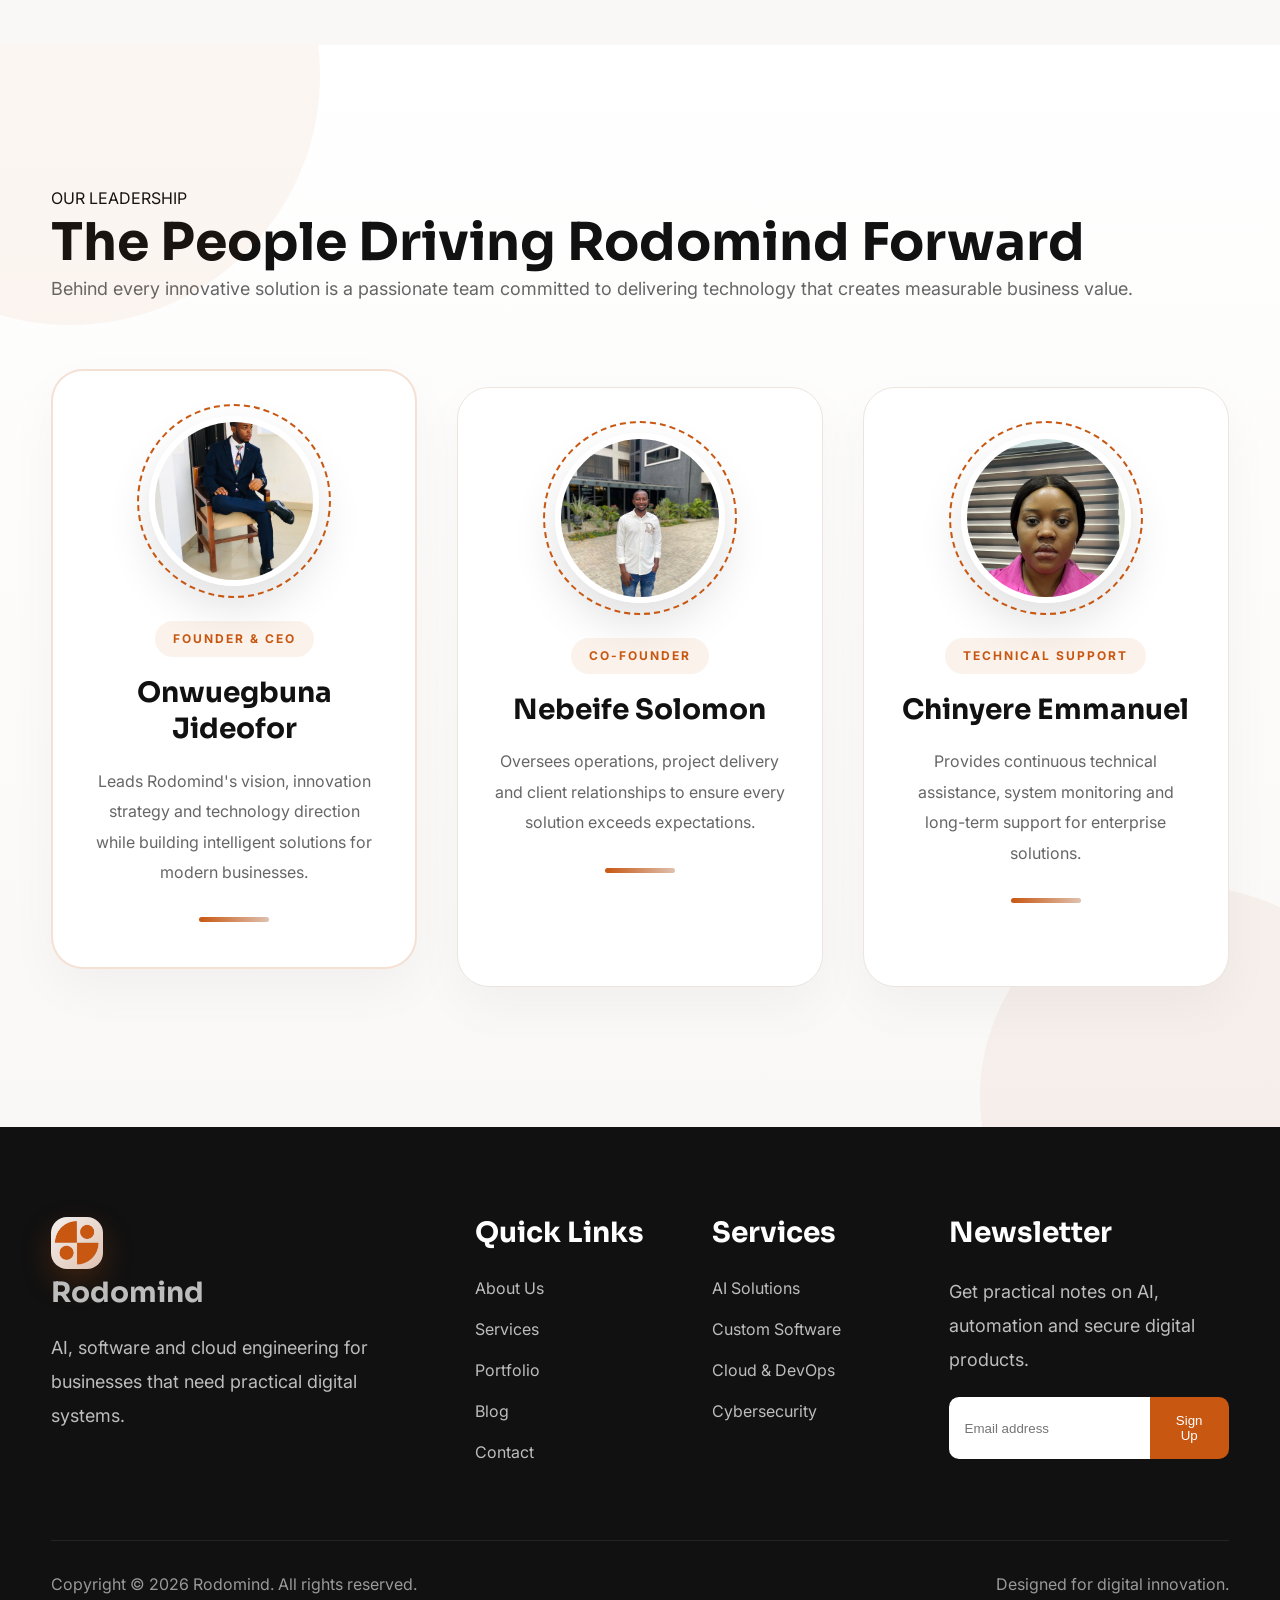
==== commit fa74ece9: "adding logo to code" ====
--- a/index.html
+++ b/index.html
@@ -12,22 +12,20 @@
     <link
         href="https://fonts.googleapis.com/css2?family=Inter:wght@400;500;600;700;800&family=Sora:wght@500;600;700;800&display=swap"
         rel="stylesheet">
+    <link rel="icon" type="image/png" sizes="32x32" href="images/favicon.png">
+    <link rel="shortcut icon" href="images/favicon.png">
     <link rel="stylesheet" href="styles.css">
 </head>
 
 <body>
     <header class="site-header">
         <div class="topbar">
-            <div class="container topbar-inner">
-                <span>Abuja, Nigeria</span>
-                <a href="tel:+2347065427397">+234 706 542 7397</a>
-                <a href="mailto:info@rodomind.com">info@rodomind.com</a>
-            </div>
+
         </div>
         <nav class="navbar" aria-label="Main navigation">
             <div class="container nav-container">
                 <a href="index.html" class="logo" aria-label="Rodomind home">
-                    <span class="logo-icon">R</span>
+                    <span class="logo-icon"><img src="images/favicon.png" alt="Rodomind Logo"></span>
                     <span>Rodomind</span>
                 </a>
                 <button class="menu-toggle" id="menuToggle" type="button" aria-label="Open menu" aria-expanded="false"
@@ -588,7 +586,8 @@
     <footer class="site-footer">
         <div class="container footer-grid">
             <div>
-                <a href="index.html" class="logo footer-logo"><span class="logo-icon">R</span><span>Rodomind</span></a>
+                <a href="index.html" class="logo footer-logo"><span class="logo-icon"><img src="images/favicon.png"
+                            alt="Rodomind Logo"></span><span>Rodomind</span></a>
                 <p>AI, software and cloud engineering for businesses that need practical digital systems.</p>
             </div>
             <div>
--- a/styles.css
+++ b/styles.css
@@ -284,7 +284,7 @@
 
     border-radius: 16px;
 
-    background: linear-gradient(135deg, #c85711, #dfc1af);
+    background: linear-gradient(135deg, #f3f0ef, #dfc1af);
 
     display: flex;
 
@@ -395,107 +395,383 @@
 
 }
 
-/*==============================
+/*==================================
 DROPDOWN MENU
-==============================*/
+==================================*/
 
 .dropdown {
+
     position: relative;
+
 }
 
 .dropdown-toggle {
 
+    display: flex;
+
+    align-items: center;
+
+    justify-content: center;
+
+    gap: 8px;
+
     background: none;
+
     border: none;
-    color: #333;
+
+    outline: none;
+
+    cursor: pointer;
+
+    color: #222;
+
     font-size: 16px;
+
     font-weight: 600;
+
+    font-family: inherit;
+
+    transition: .35s ease;
+
+}
+
+.dropdown-toggle span {
+
+    font-size: 14px;
+
+    transition: .35s ease;
+
+}
+
+.dropdown:hover .dropdown-toggle,
+.dropdown.open .dropdown-toggle {
+
+    color: var(--primary);
+
+}
+
+.dropdown:hover .dropdown-toggle span,
+.dropdown.open .dropdown-toggle span {
+
+    transform: rotate(45deg);
+
+}
+
+.dropdown-menu {
+
+    position: absolute;
+
+    top: calc(100% + 18px);
+
+    left: 0;
+
+    min-width: 260px;
+
+    padding: 12px 0;
+
+    list-style: none;
+
+    background: #fff;
+
+    border-radius: 22px;
+
+    border: 1px solid rgba(0, 0, 0, .06);
+
+    box-shadow: 0 25px 60px rgba(0, 0, 0, .12);
+
+    opacity: 0;
+
+    visibility: hidden;
+
+    transform: translateY(15px);
+
+    transition: .35s ease;
+
+    z-index: 9999;
+
+}
+
+.dropdown-menu::before {
+
+    content: "";
+
+    position: absolute;
+
+    top: -8px;
+
+    left: 35px;
+
+    width: 16px;
+
+    height: 16px;
+
+    background: #fff;
+
+    border-left: 1px solid rgba(0, 0, 0, .06);
+
+    border-top: 1px solid rgba(0, 0, 0, .06);
+
+    transform: rotate(45deg);
+
+}
+
+.dropdown-menu li {
+
+    width: 100%;
+
+}
+
+.dropdown-menu a {
+
+    display: flex;
+
+    align-items: center;
+
+    padding: 15px 24px;
+
+    color: #444;
+
+    text-decoration: none;
+
+    font-size: 15px;
+
+    transition: .3s ease;
+
+}
+
+.dropdown-menu a:hover {
+
+    background: #f8f4ef;
+
+    color: var(--primary);
+
+    padding-left: 34px;
+
+}
+
+@media(min-width:1001px) {
+
+    .dropdown:hover>.dropdown-menu {
+
+        opacity: 1;
+
+        visibility: visible;
+
+        transform: translateY(0);
+
+    }
+
+}
+
+/*==================================
+PREMIUM MOBILE MENU
+==================================*/
+
+.menu-toggle {
+
+    display: none;
+
+    position: relative;
+
+    width: 58px;
+
+    height: 58px;
+
+    padding: 0;
+
+    background: transparent !important;
+
+    border: none !important;
+
+    outline: none !important;
+
+    box-shadow: none !important;
+
     cursor: pointer;
 
-    display: flex;
-    align-items: center;
-    gap: 8px;
-
-    font-family: inherit;
-}
-
-.dropdown-toggle:hover {
-    color: var(--primary);
-}
-
-/* Hidden by default */
-
-.dropdown-menu {
+    appearance: none;
+
+    -webkit-appearance: none;
+
+    border-radius: 50%;
+
+    transition: .35s ease;
+
+    z-index: 10001;
+
+}
+
+.menu-toggle:hover {
+
+    transform: rotate(90deg);
+
+}
+
+.menu-toggle span {
+
+    position: absolute;
+
+    left: 50%;
+
+    width: 28px;
+
+    height: 3px;
+
+    margin: 0;
+
+    border-radius: 50px;
+
+    background: var(--primary);
+
+    transform: translateX(-50%);
+
+    transition: .35s ease;
+
+}
+
+.menu-toggle span:nth-child(1) {
+
+    top: 18px;
+
+}
+
+.menu-toggle span:nth-child(2) {
+
+    top: 27px;
+
+    width: 18px;
+
+}
+
+.menu-toggle span:nth-child(3) {
+
+    top: 36px;
+
+}
+
+.menu-toggle.open span:nth-child(1) {
+
+    top: 27px;
+
+    transform: translateX(-50%) rotate(45deg);
+
+}
+
+.menu-toggle.open span:nth-child(2) {
+
+    opacity: 0;
+
+    transform: translateX(-50%) scale(0);
+
+}
+
+.menu-toggle.open span:nth-child(3) {
+
+    top: 27px;
+
+    transform: translateX(-50%) rotate(-45deg);
+
+}
+
+.mobile-btn {
 
     display: none;
 
-    position: absolute;
-
-    top: calc(100% + 15px);
-
-    left: 0;
-
-    min-width: 250px;
-
-    background: #fff;
-
-    border: 1px solid var(--border);
-
-    border-radius: 18px;
-
-    padding: 10px 0;
-
-    list-style: none;
-
-    box-shadow: 0 20px 45px rgba(0, 0, 0, .08);
-
-    z-index: 9999;
-
-}
-
-.dropdown-menu li {
-    width: 100%;
-}
-
-.dropdown-menu a {
-
-    display: block;
-
-    padding: 14px 22px;
-
-    color: #333;
-
-    text-decoration: none;
-
-    transition: .3s;
-
-}
-
-.dropdown-menu a:hover {
-
-    background: #f6f3ef;
-
-    color: var(--primary);
-
-    padding-left: 28px;
-
-}
-
-/* Desktop */
-
-@media(min-width:1001px) {
-
-    .dropdown:hover>.dropdown-menu {
+}
+
+@media(max-width:1000px) {
+
+    .nav-btn {
+
+        display: none;
+
+    }
+
+    .menu-toggle {
+
+        display: flex;
+
+        justify-content: center;
+
+        align-items: center;
+
+    }
+
+    .nav-links {
+
+        position: fixed;
+
+        top: 0;
+
+        right: -100%;
+
+        width: 320px;
+
+        height: 100vh;
+
+        padding: 110px 35px 40px;
+
+        display: flex;
+
+        flex-direction: column;
+
+        align-items: flex-start;
+
+        gap: 25px;
+
+        background: rgba(255, 255, 255, .96);
+
+        backdrop-filter: blur(20px);
+
+        -webkit-backdrop-filter: blur(20px);
+
+        box-shadow: -30px 0 80px rgba(0, 0, 0, .10);
+
+        transition: .45s ease;
+
+        z-index: 9999;
+
+        overflow-y: auto;
+
+    }
+
+    .nav-links.active {
+
+        right: 0;
+
+    }
+
+    .nav-links li {
+
+        width: 100%;
+
+    }
+
+    .nav-links a {
 
         display: block;
 
-    }
-
-}
-
-/* Mobile */
-
-@media(max-width:1000px) {
+        width: 100%;
+
+        padding: 12px 0;
+
+        font-size: 18px;
+
+        font-weight: 600;
+
+        color: #222;
+
+        transition: .3s;
+
+    }
+
+    .nav-links a:hover {
+
+        color: var(--primary);
+
+        padding-left: 10px;
+
+    }
 
     .dropdown {
 
@@ -517,150 +793,63 @@
 
         position: static;
 
+        opacity: 1;
+
+        visibility: visible;
+
+        transform: none;
+
         display: none;
 
+        margin-top: 10px;
+
+        min-width: 100%;
+
+        padding: 10px 0;
+
+        background: #f8f8f8;
+
+        border: none;
+
+        box-shadow: none;
+
+        border-radius: 16px;
+
+    }
+
+    .dropdown-menu::before {
+
+        display: none;
+
+    }
+
+    .dropdown.open>.dropdown-menu {
+
+        display: block;
+
+    }
+
+    .mobile-btn {
+
+        display: flex;
+
+        justify-content: center;
+
+        align-items: center;
+
         width: 100%;
 
-        margin-top: 10px;
-
-        background: #f8f8f8;
-
-        border: none;
-
-        box-shadow: none;
-
-    }
-
-    .dropdown.open>.dropdown-menu {
-
-        display: block;
-
-    }
-
-}
-
-
-/*=========================
-MOBILE MENU
-=========================*/
-
-.menu-toggle {
-
-    display: none;
-
-    width: 42px;
-
-    cursor: pointer;
-
-    z-index: 10001;
-
-}
-
-.menu-toggle span {
-
-    display: block;
-
-    width: 100%;
-
-    height: 3px;
-
-    margin: 8px 0;
-
-    background: #111;
-
-    border-radius: 30px;
-
-    transition: .35s;
-
-}
-
-.mobile-btn {
-
-    display: none;
-
-}
-
-@media(max-width:1000px) {
-
-    .nav-btn {
-
-        display: none;
-
-    }
-
-    .menu-toggle {
-
-        display: block;
-
-    }
-
-    .nav-links {
-
-        position: fixed;
-
-        top: 90px;
-
-        right: -100%;
-
-        width: 300px;
-
-        height: calc(100vh - 90px);
-
-        background: #fff;
-
-        flex-direction: column;
-
-        justify-content: flex-start;
-
-        align-items: center;
-
-        gap: 35px;
-
-        padding: 60px 30px;
-
-        box-shadow: -20px 0 60px rgba(0, 0, 0, .08);
-
-        transition: .4s;
-
-    }
-
-    .nav-links.active {
-
-        right: 0;
-
-    }
-
-    .mobile-btn {
-
-        display: inline-flex;
-
-        padding: 15px 30px;
+        padding: 16px;
+
+        margin-top: 25px;
 
         background: var(--primary);
 
-        color: #fff;
+        color: #fff !important;
 
         border-radius: 50px;
 
-        margin-top: 20px;
-
-    }
-
-    .menu-toggle.open span:nth-child(1) {
-
-        transform: rotate(45deg) translate(8px, 8px);
-
-    }
-
-    .menu-toggle.open span:nth-child(2) {
-
-        opacity: 0;
-
-    }
-
-    .menu-toggle.open span:nth-child(3) {
-
-        transform: rotate(-45deg) translate(8px, -8px);
+        font-weight: 700;
 
     }
 
@@ -5602,4 +5791,36 @@
 
     }
 
+}
+
+@keyframes rotateRing {
+
+    from {
+
+        transform: rotate(0deg);
+
+    }
+
+    to {
+
+        transform: rotate(360deg);
+
+    }
+
+}
+
+@media(max-width:1000px) {
+
+    .team-grid {
+
+        grid-template-columns: 1fr;
+
+    }
+
+    .featured {
+
+        transform: none;
+
+    }
+
 }
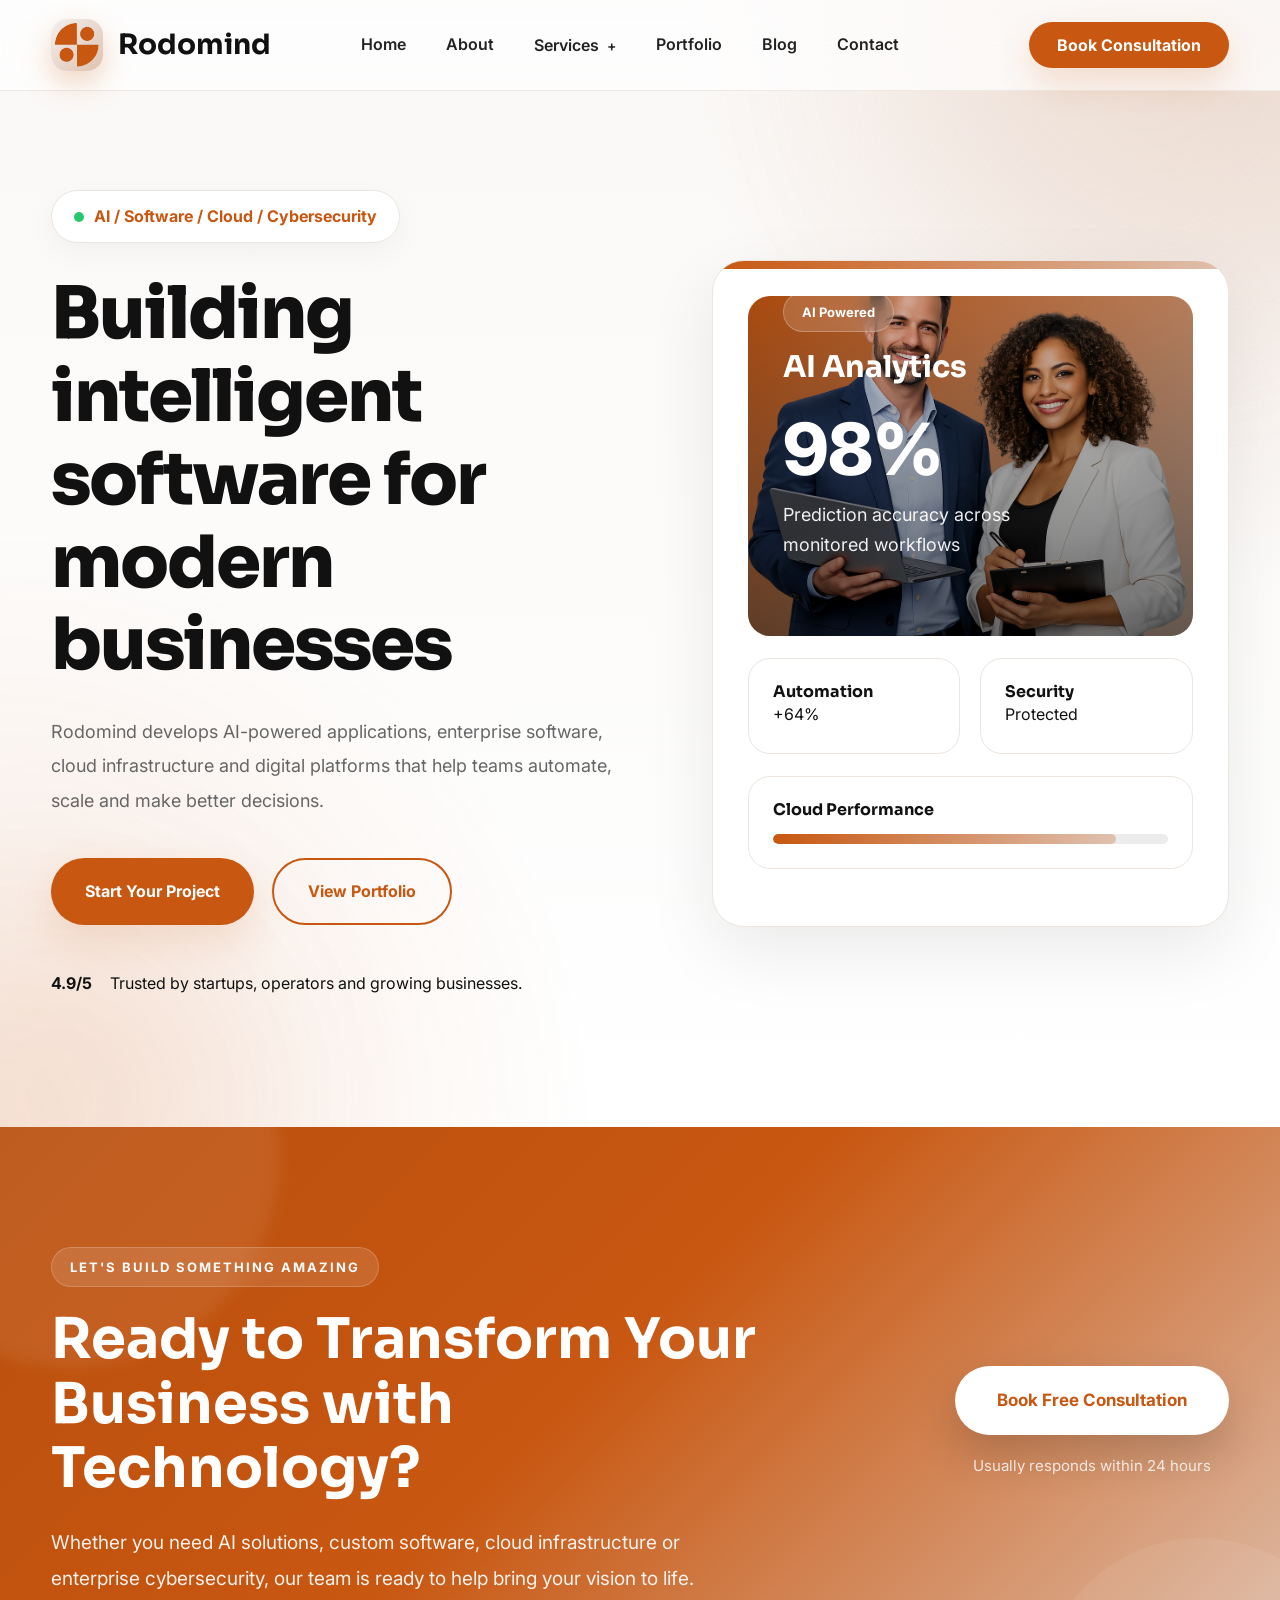
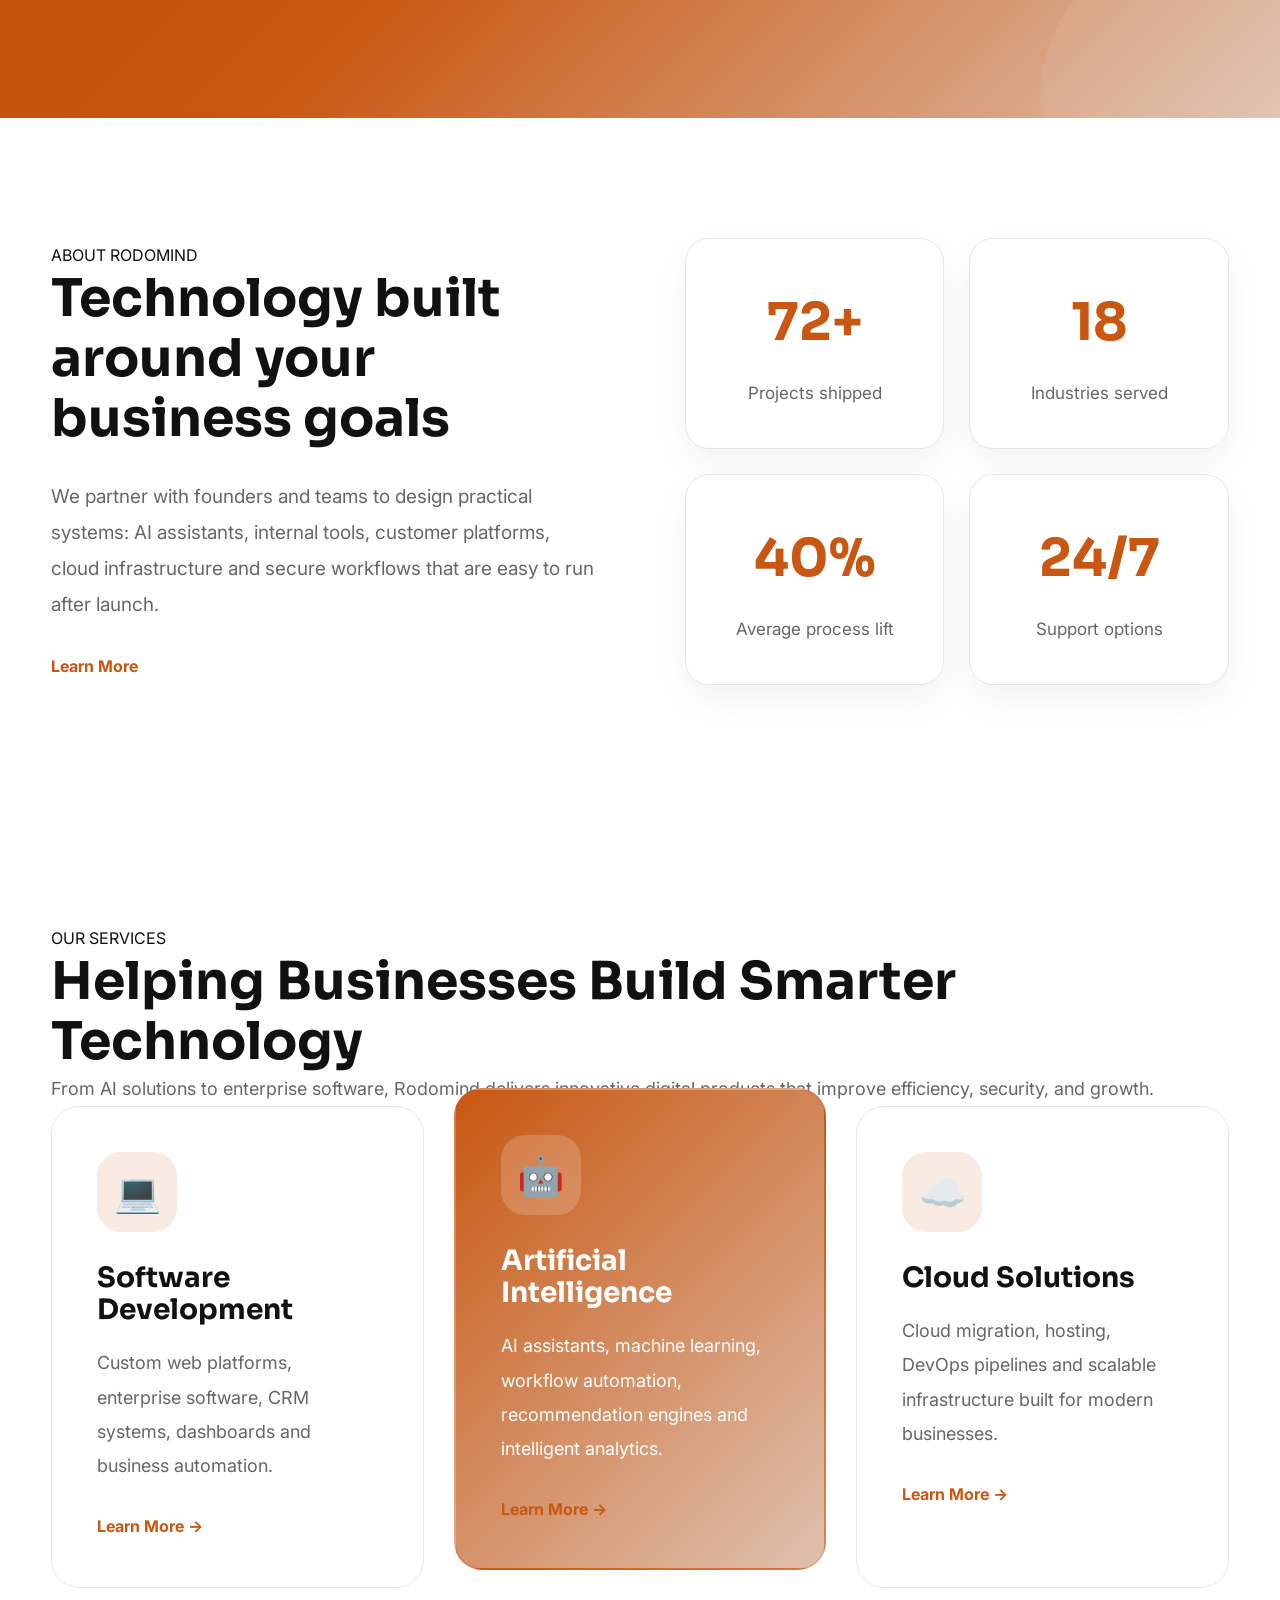
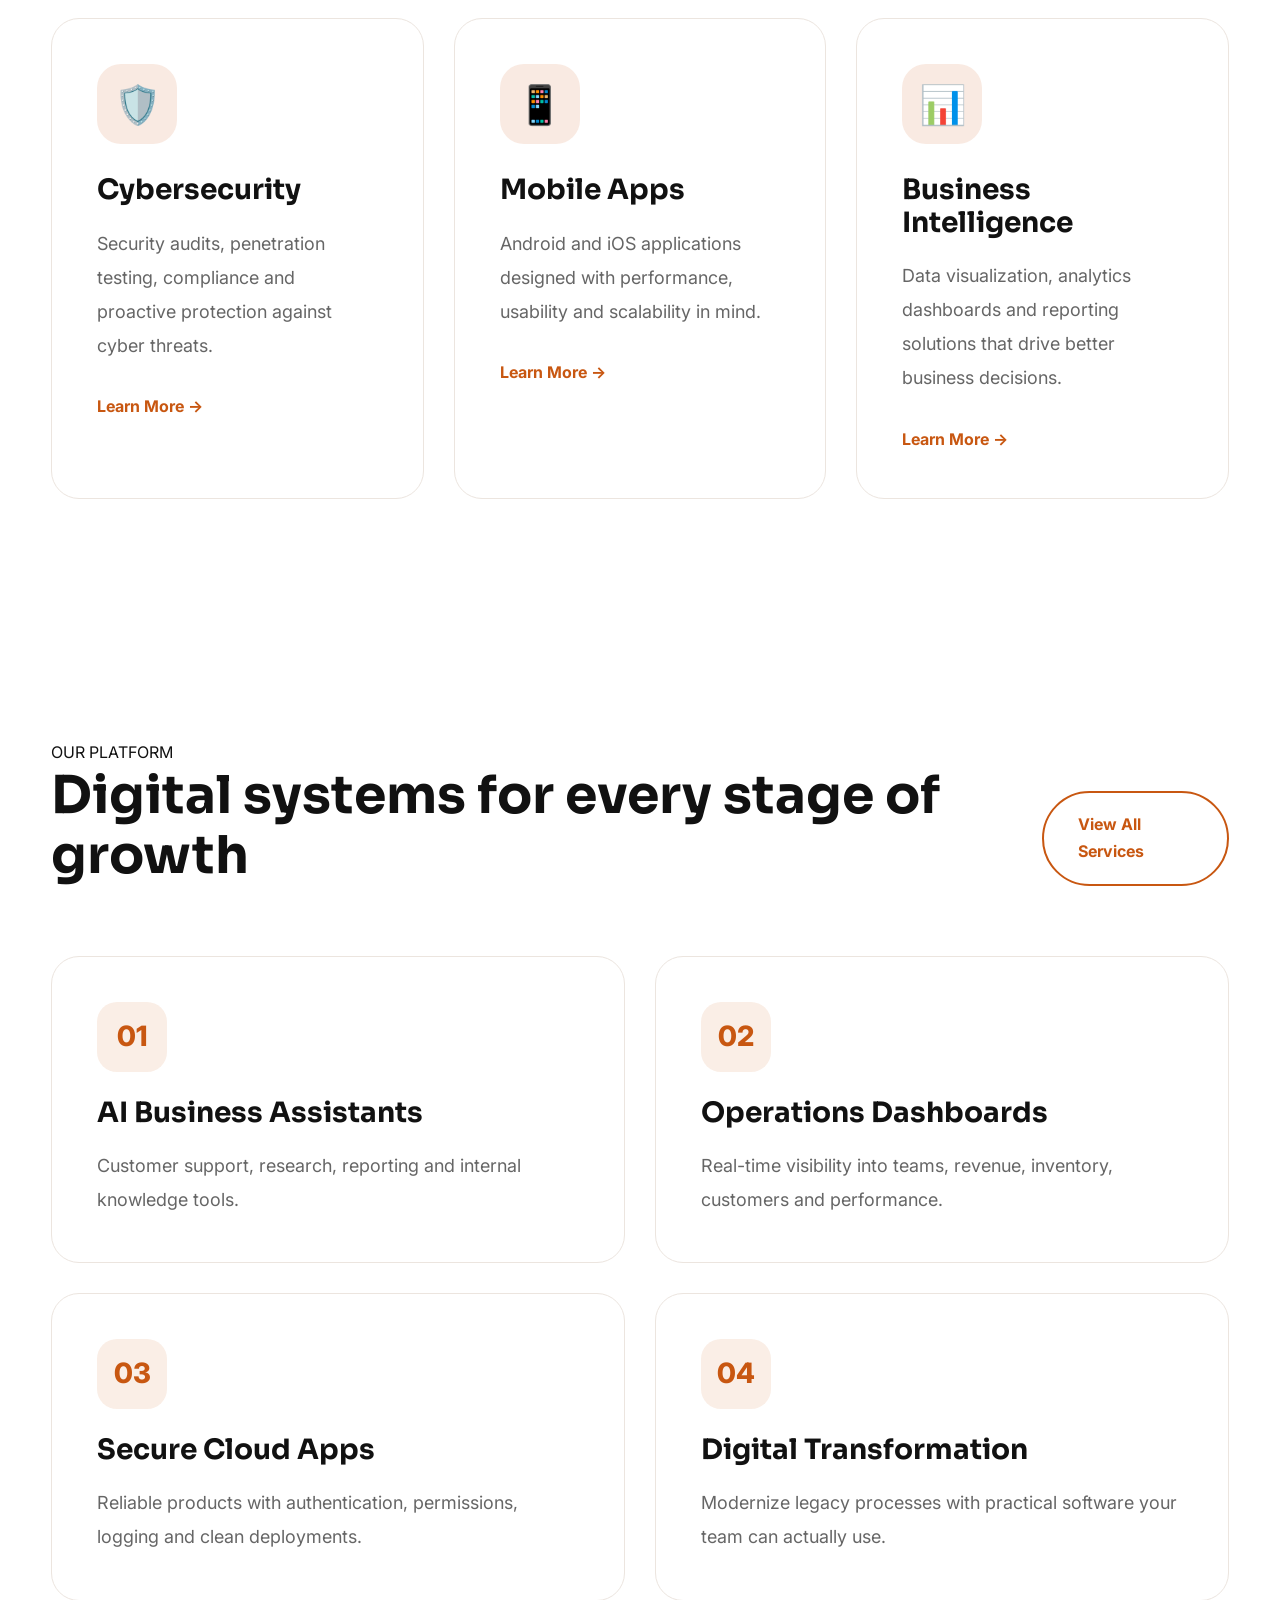
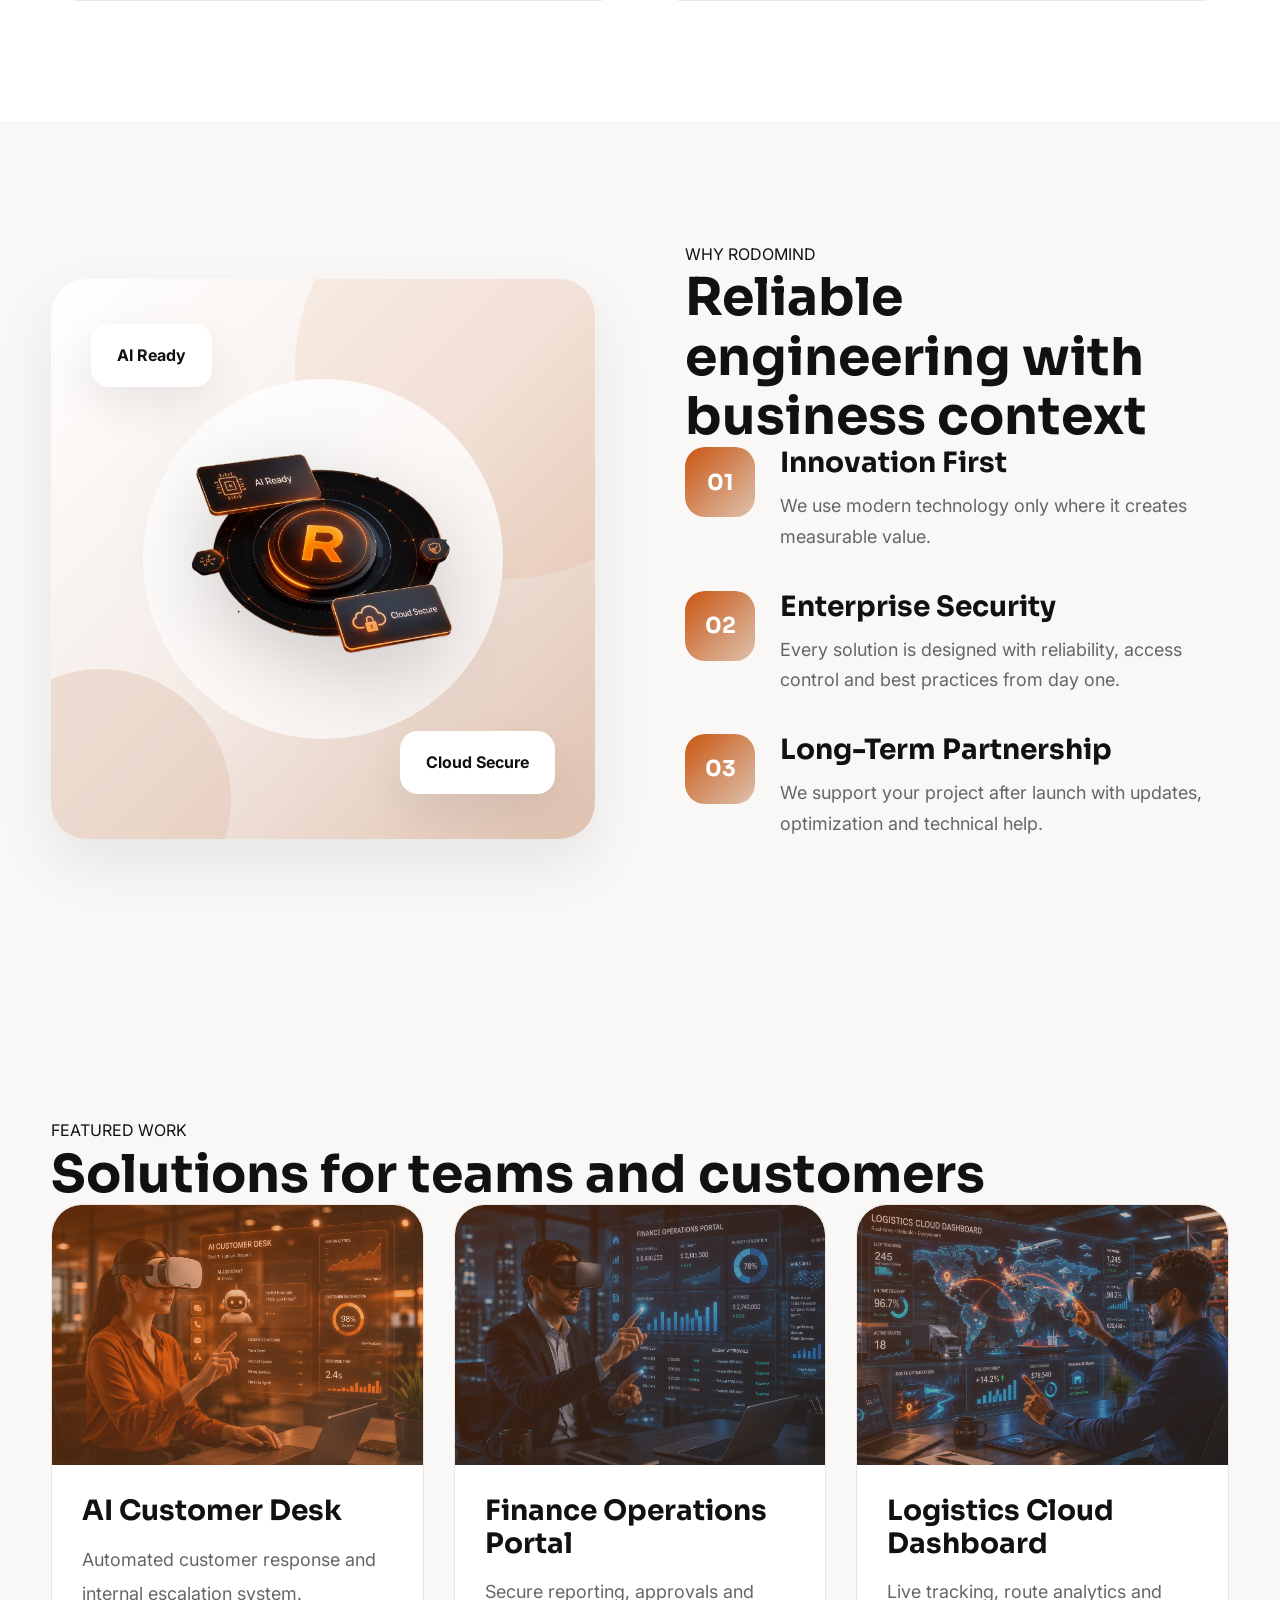
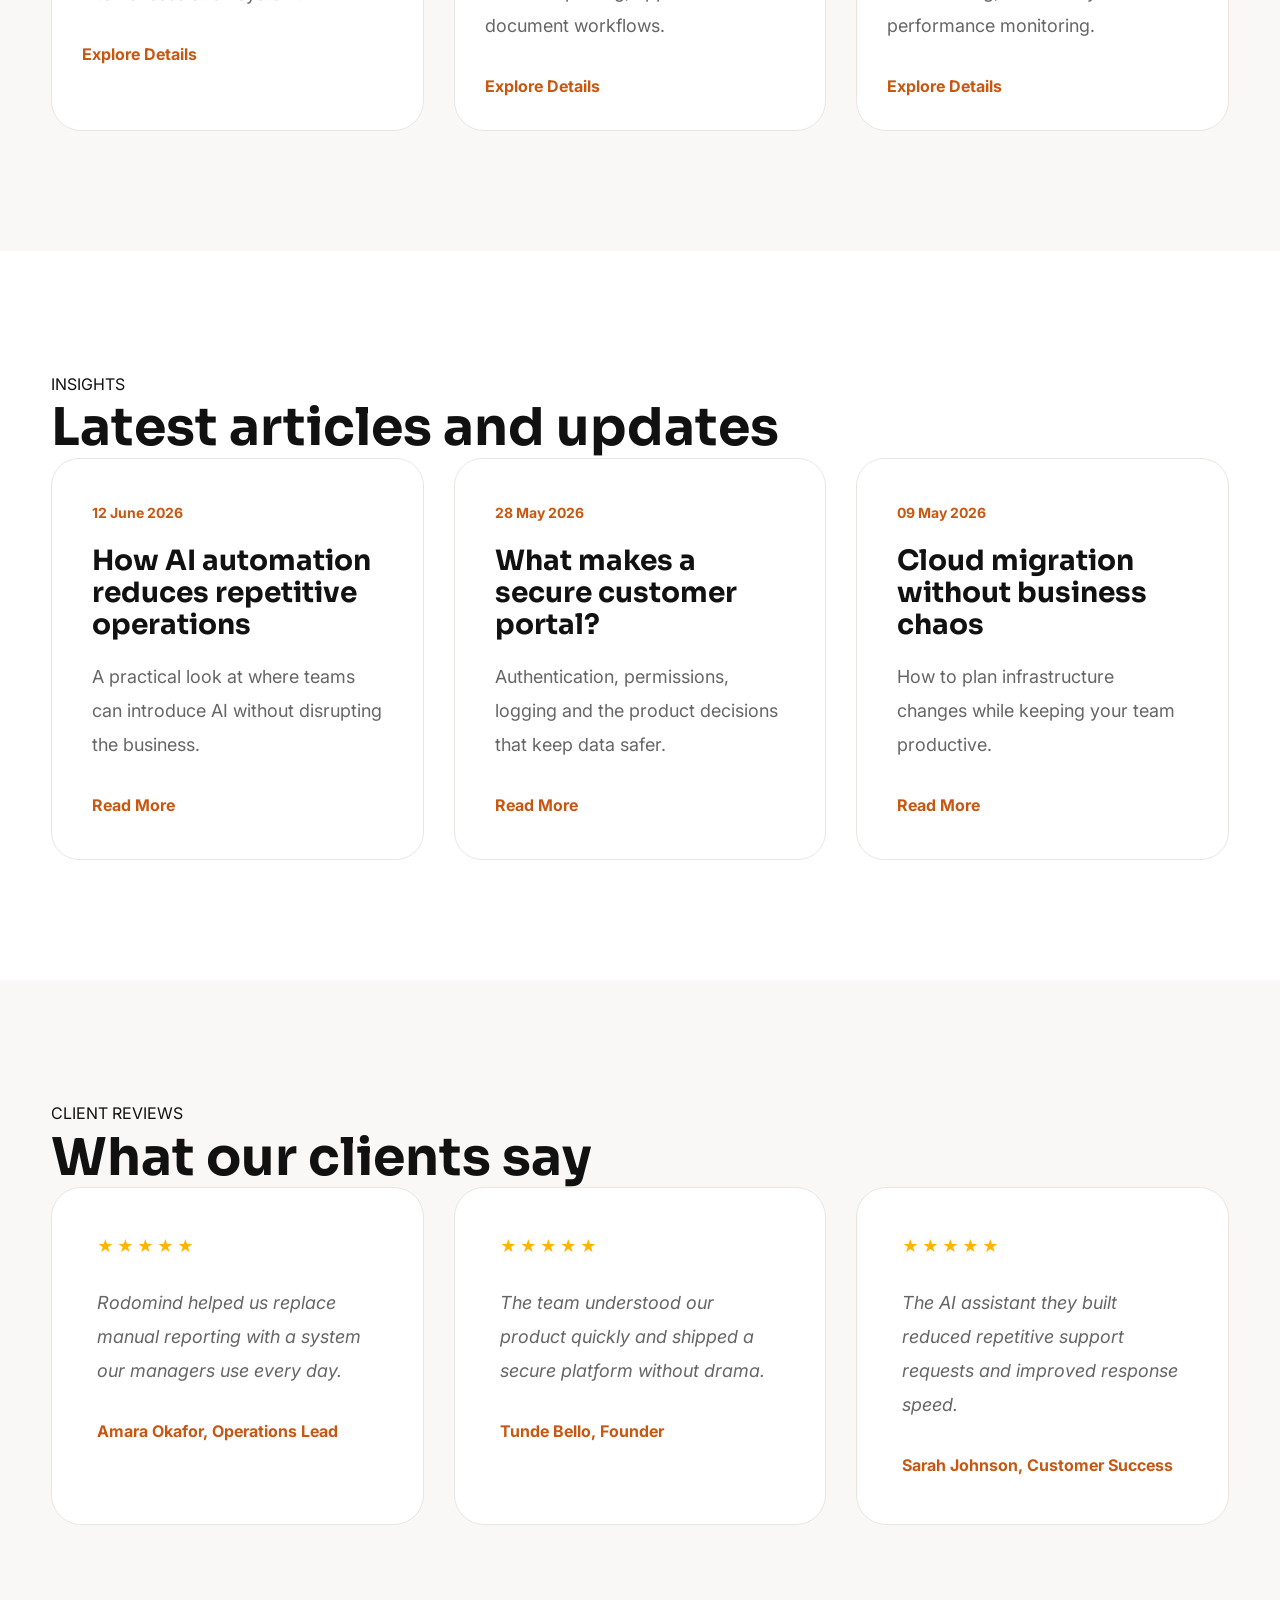
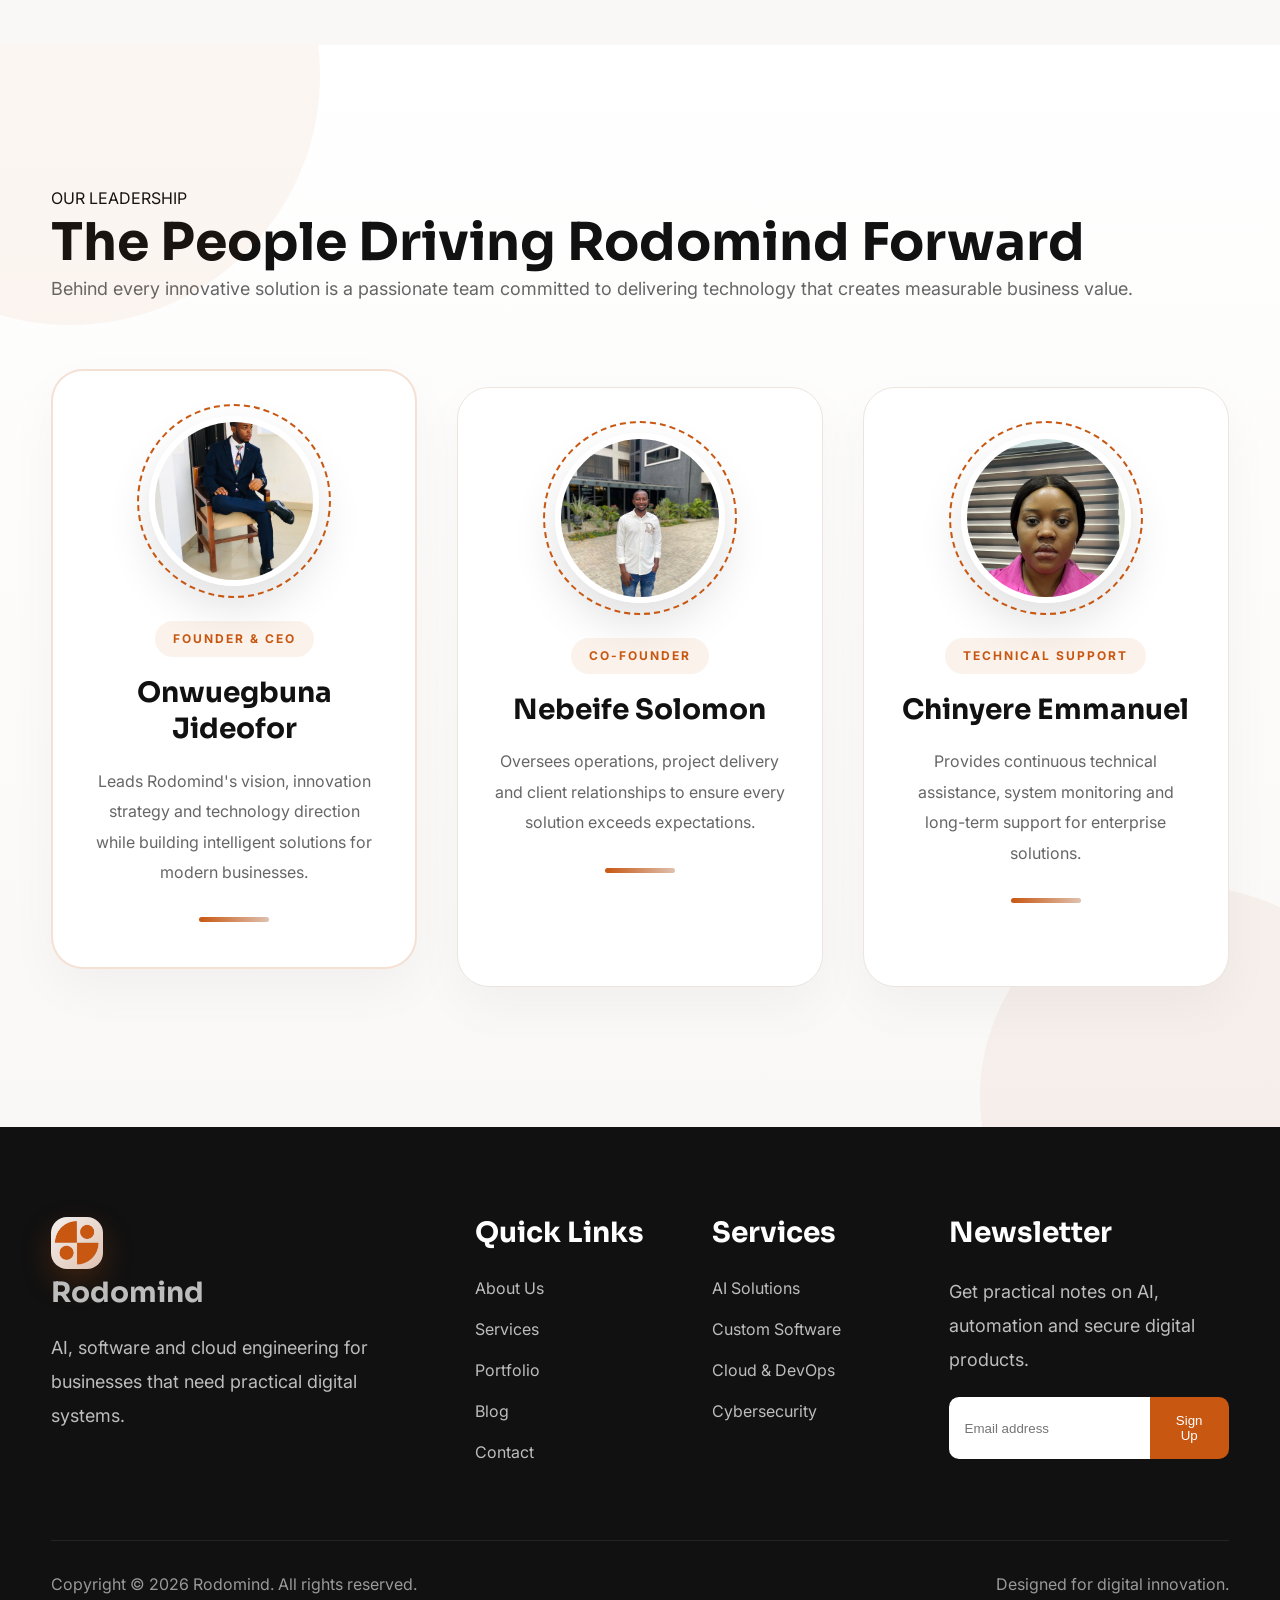
==== commit ff7ab2e0: "optimization for google" ====
--- a/index.html
+++ b/index.html
@@ -4,16 +4,93 @@
 <head>
     <meta charset="UTF-8">
     <meta name="viewport" content="width=device-width, initial-scale=1.0">
-    <title>Rodomind | AI, Software & Digital Innovation</title>
+    <title>Rodomind | AI Solutions, Custom Software Development, Cloud & DevOps, Cybersecurity</title>
     <meta name="description"
-        content="Rodomind builds AI products, secure software, cloud platforms and digital systems for ambitious businesses.">
+        content="Rodomind is a technology company delivering AI solutions, custom software development, cloud infrastructure, DevOps, cybersecurity, intelligent automation, enterprise applications, mobile apps, web platforms, digital transformation, and scalable business technology. We help startups, businesses, organizations, and enterprises build secure, innovative, and future-ready digital solutions powered by artificial intelligence and modern cloud technologies.">
+
+    <meta name="keywords"
+        content="Rodomind, AI solutions, Artificial Intelligence, Machine Learning, AI automation, AI chatbot development, software development company, custom software, web development, mobile app development, cloud computing, cloud infrastructure, DevOps, Kubernetes, Docker, cybersecurity, enterprise software, SaaS development, business automation, digital transformation, IT consulting, technology company, software engineering, AI consulting, cloud solutions, secure software development">
+
+    <meta name="author" content="Rodomind">
+
+    <meta name="robots" content="index, follow, max-image-preview:large, max-snippet:-1, max-video-preview:-1">
+
+    <meta name="googlebot" content="index, follow">
+
+    <meta name="revisit-after" content="7 days">
+
+    <meta name="language" content="English">
+
+    <meta name="distribution" content="global">
+
+    <meta name="rating" content="general">
+
+    <meta name="theme-color" content="#c85711">
+
+    <meta name="application-name" content="Rodomind">
+
+    <meta name="apple-mobile-web-app-capable" content="yes">
+
+    <meta name="apple-mobile-web-app-status-bar-style" content="default">
+
+    <meta name="apple-mobile-web-app-title" content="Rodomind">
+
+    <meta name="mobile-web-app-capable" content="yes">
+
+    <!-- Canonical -->
+
+    <link rel="canonical" href="https://rodomind.com/">
+
+    <!-- Favicon -->
+
+    <link rel="icon" type="image/png" href="images/favicon.png">
+
+    <link rel="shortcut icon" href="images/favicon.png">
+
+    <!-- Open Graph -->
+
+    <meta property="og:type" content="website">
+
+    <meta property="og:site_name" content="Rodomind">
+
+    <meta property="og:title" content="Rodomind | AI Solutions, Software Development, Cloud & Cybersecurity">
+
+    <meta property="og:description"
+        content="Build the future with Rodomind. We deliver AI-powered solutions, custom software, enterprise applications, cloud infrastructure, DevOps, cybersecurity, automation, and digital transformation services that help businesses innovate, scale, and stay secure.">
+
+    <meta property="og:url" content="https://rodomind.com/">
+
+    <meta property="og:image" content="https://rodomind.com/images/og-image.jpg">
+
+    <meta property="og:image:width" content="1200">
+
+    <meta property="og:image:height" content="630">
+
+    <meta property="og:locale" content="en_US">
+
+    <!-- Twitter -->
+
+    <meta name="twitter:card" content="summary_large_image">
+
+    <meta name="twitter:title" content="Rodomind | AI Solutions & Software Development">
+
+    <meta name="twitter:description"
+        content="Rodomind creates intelligent AI solutions, enterprise software, cloud platforms, DevOps infrastructure, cybersecurity solutions, mobile apps, web applications, and digital transformation services for modern businesses.">
+
+    <meta name="twitter:image" content="https://rodomind.com/images/og-image.jpg">
+
+    <!-- Performance -->
+
     <link rel="preconnect" href="https://fonts.googleapis.com">
+
     <link rel="preconnect" href="https://fonts.gstatic.com" crossorigin>
+
+    <link rel="dns-prefetch" href="//fonts.googleapis.com">
+
+    <link rel="dns-prefetch" href="//fonts.gstatic.com">
     <link
         href="https://fonts.googleapis.com/css2?family=Inter:wght@400;500;600;700;800&family=Sora:wght@500;600;700;800&display=swap"
         rel="stylesheet">
-    <link rel="icon" type="image/png" sizes="32x32" href="images/favicon.png">
-    <link rel="shortcut icon" href="images/favicon.png">
     <link rel="stylesheet" href="styles.css">
 </head>
 
--- a/styles.css
+++ b/styles.css
@@ -373,6 +373,12 @@
 
 .nav-btn {
 
+    display: inline-flex;
+
+    align-items: center;
+
+    justify-content: center;
+
     background: var(--primary);
 
     color: #fff;
@@ -382,6 +388,12 @@
     border-radius: 50px;
 
     font-weight: 700;
+
+    line-height: 1;
+
+    text-align: center;
+
+    text-decoration: none;
 
     transition: .35s;
 
